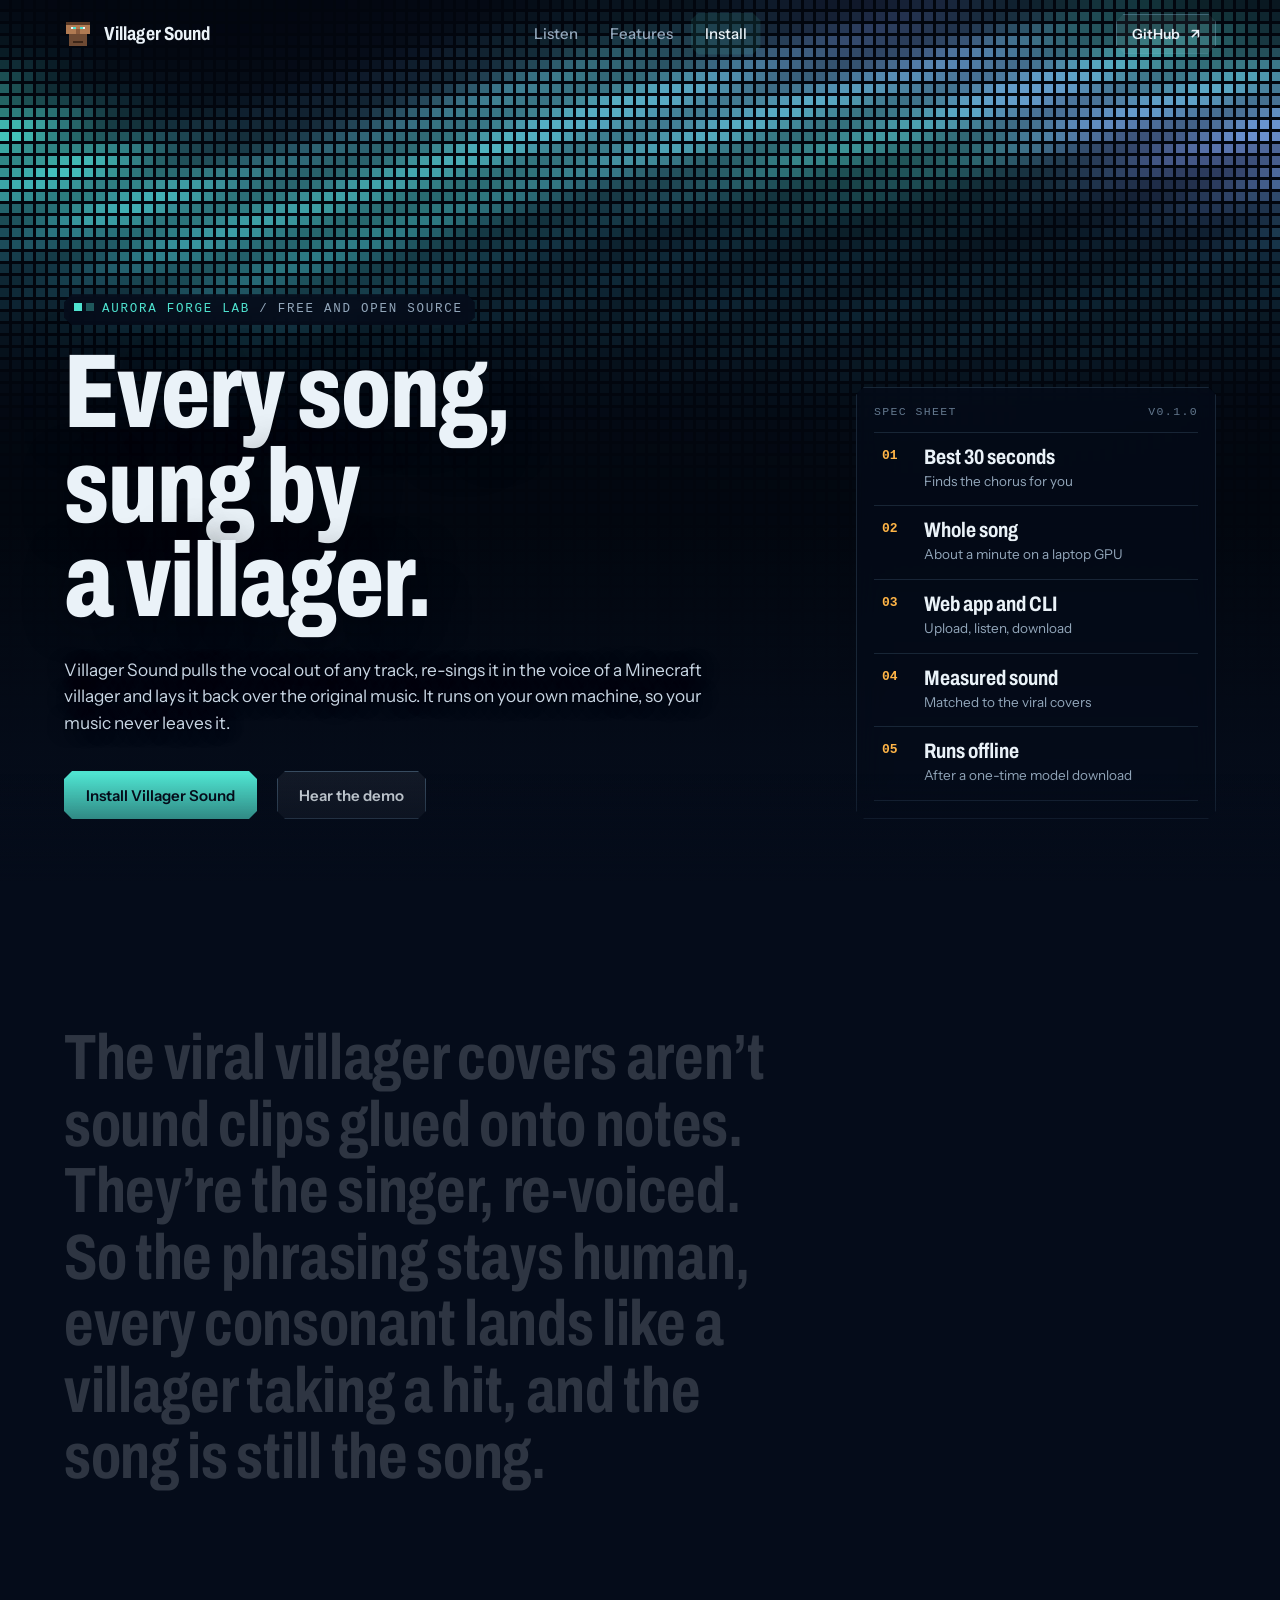
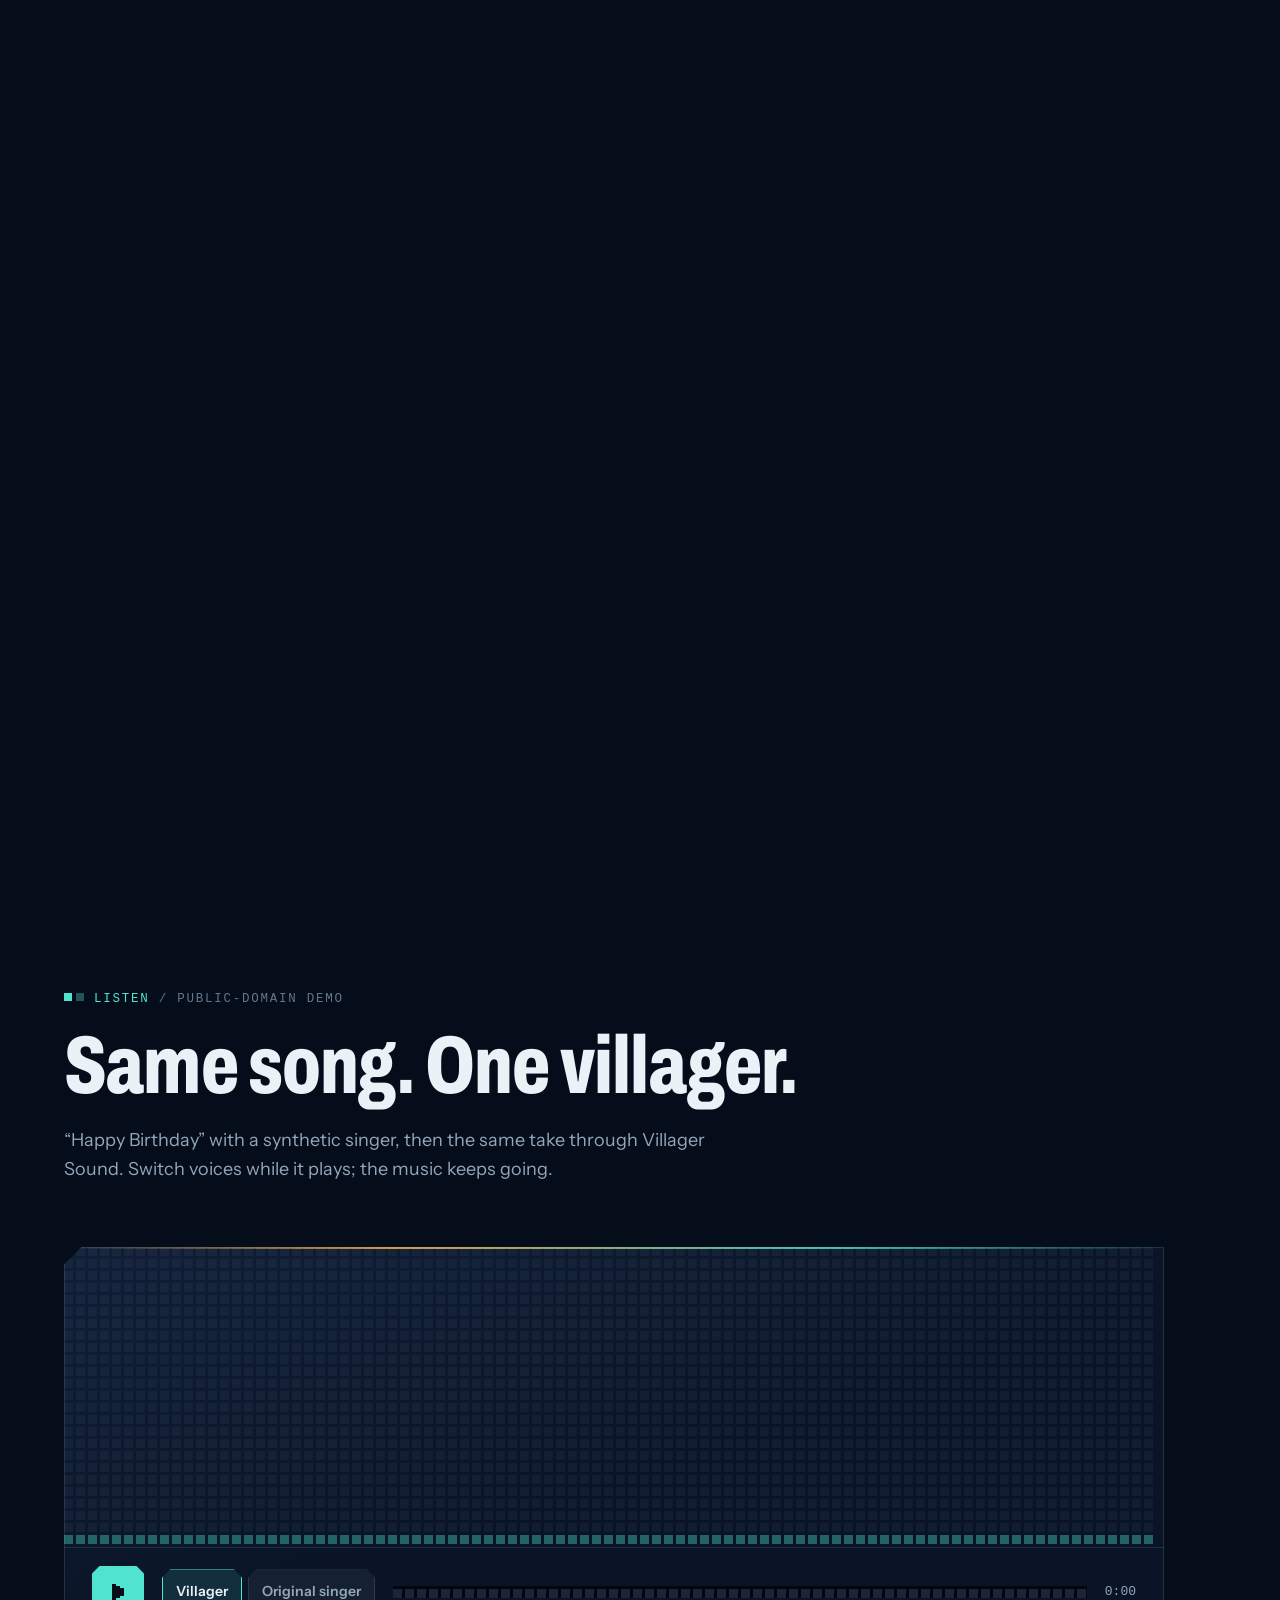
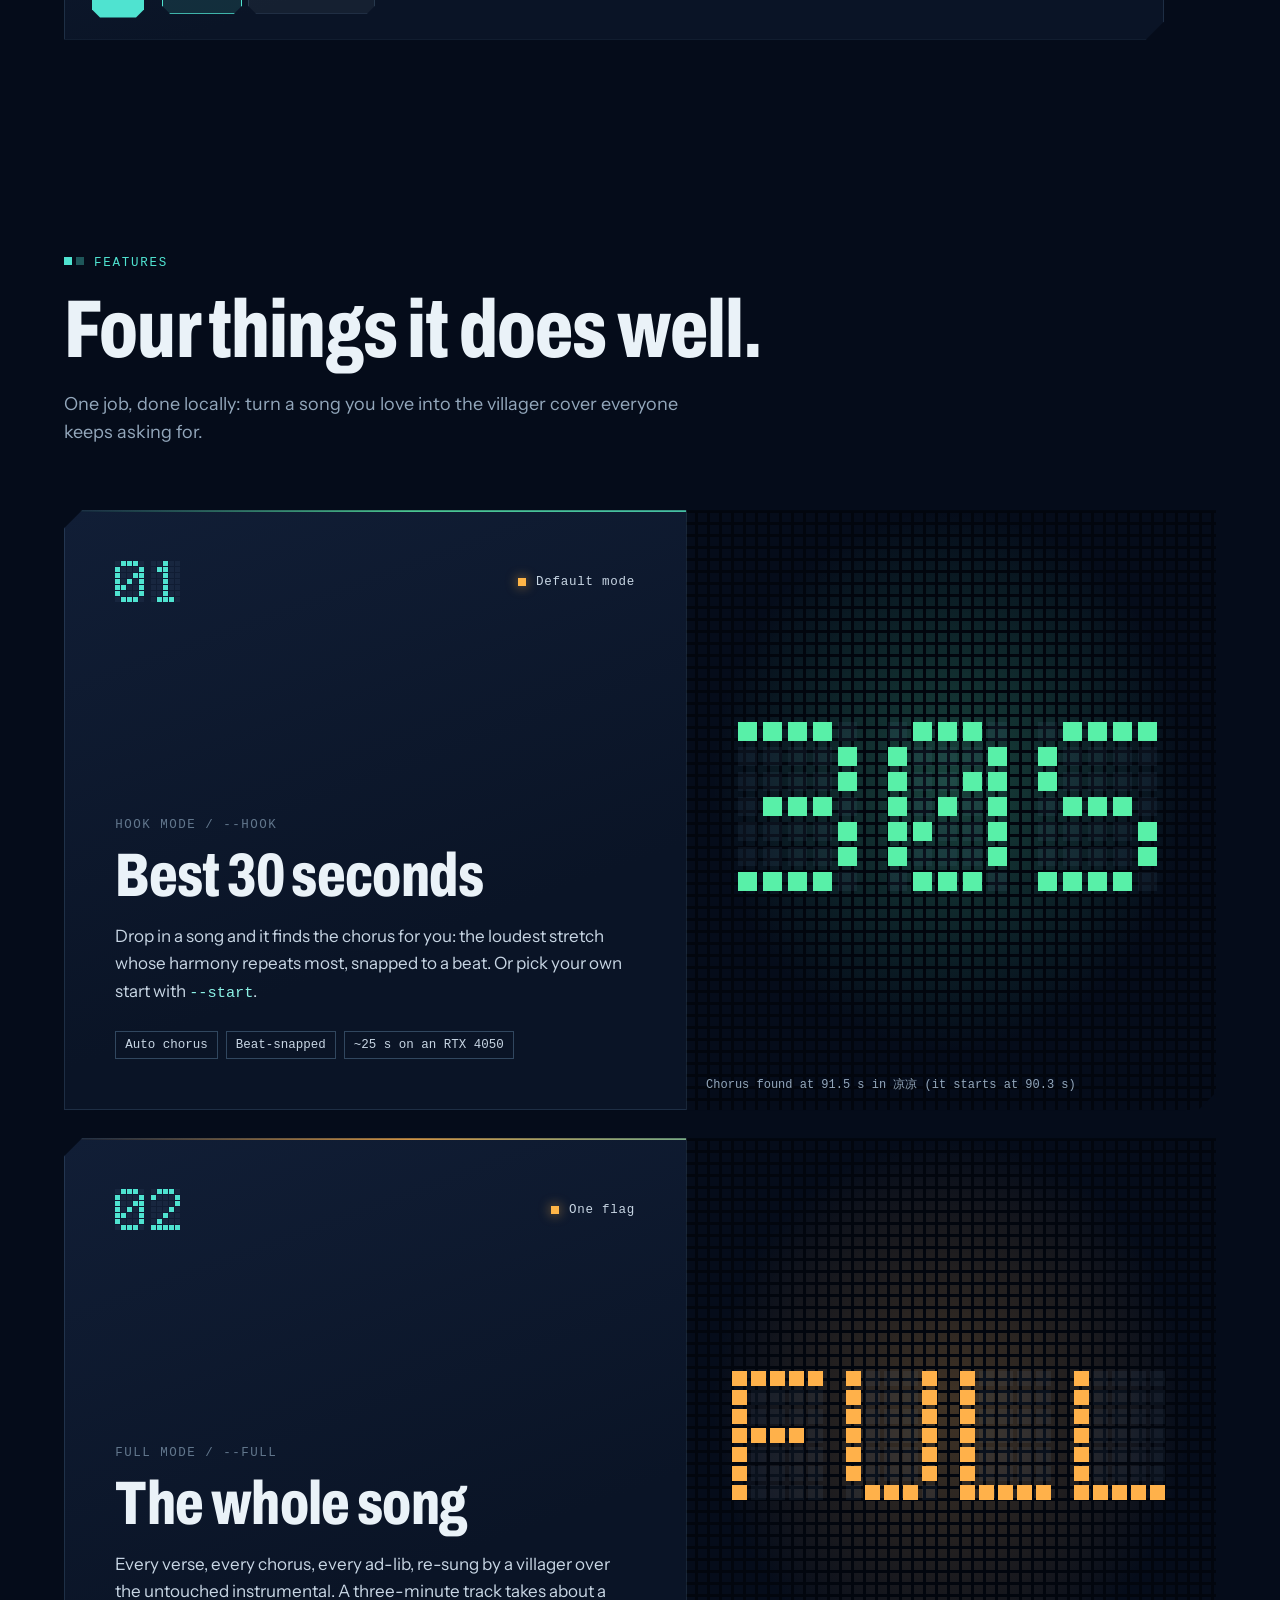
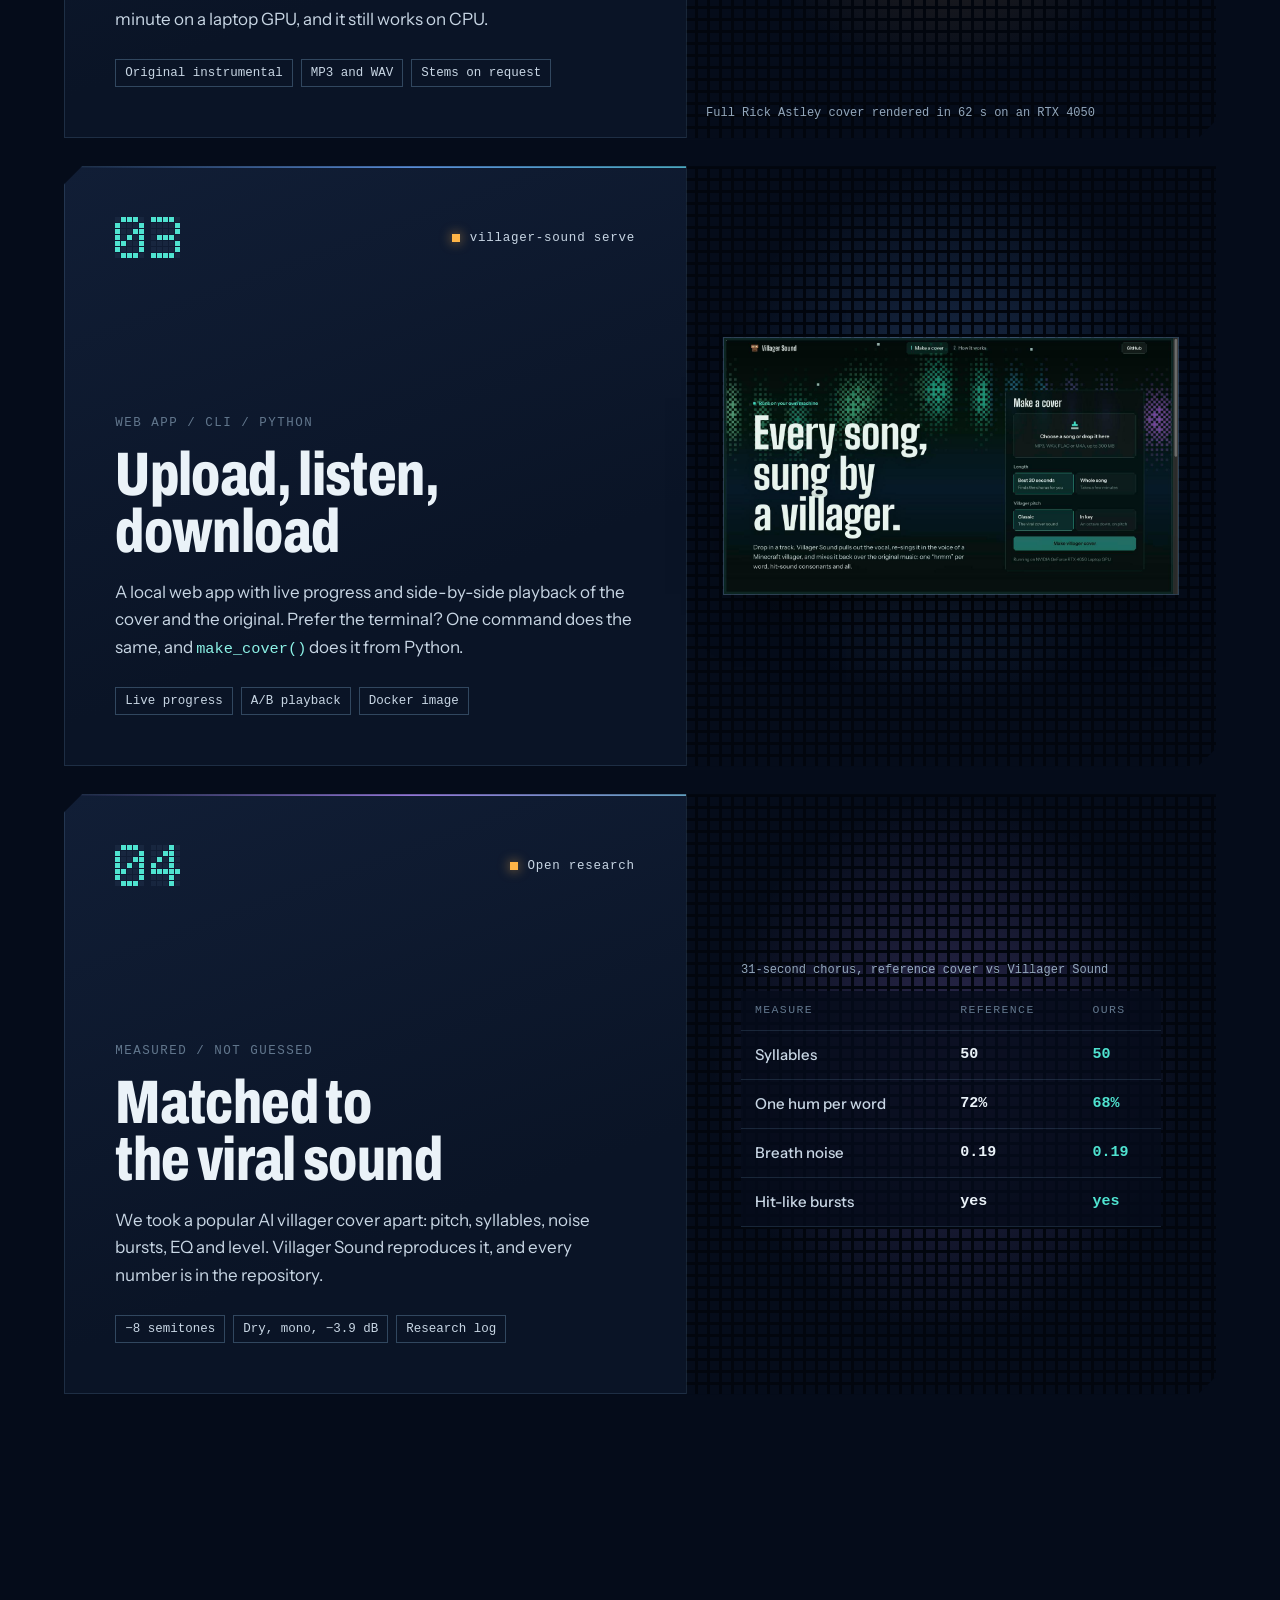
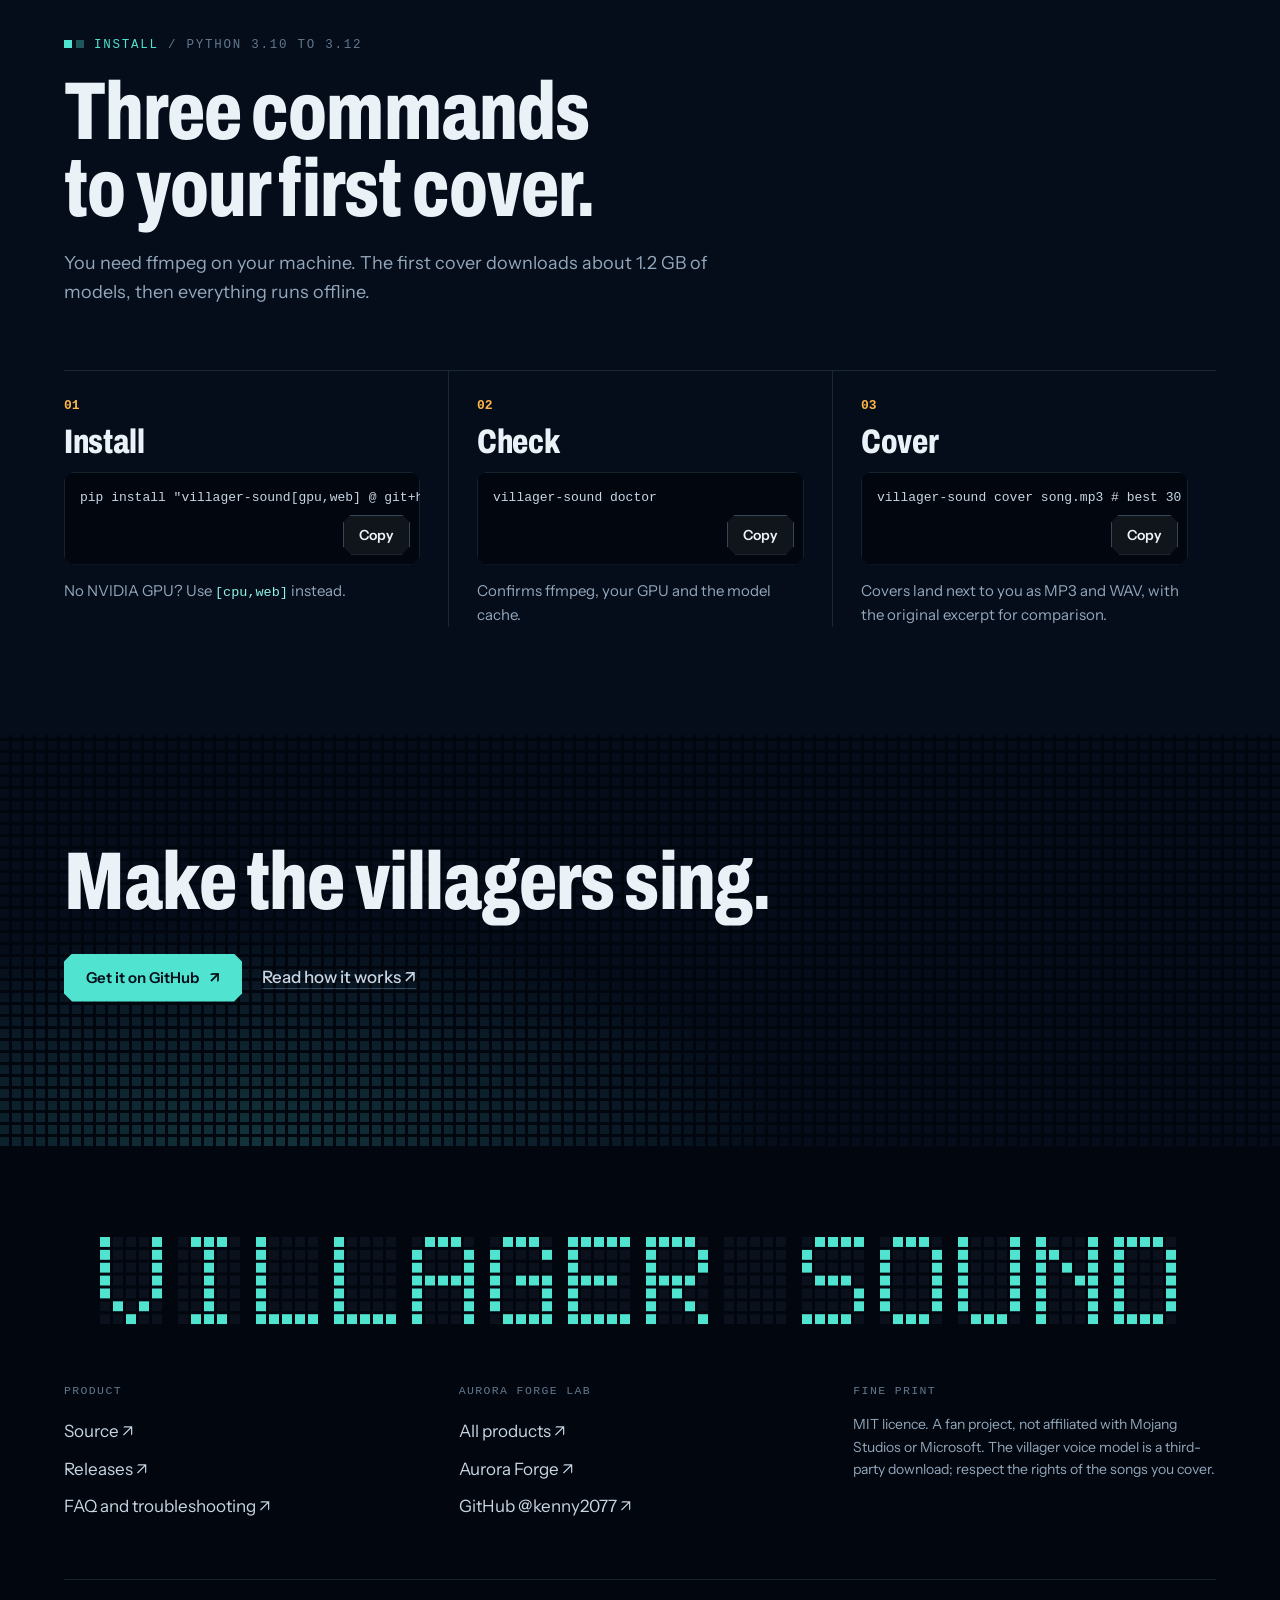
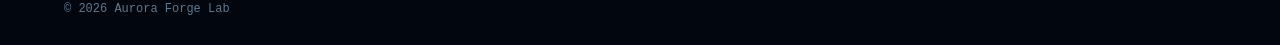
==== site/index.html @ 963647c0 "feat(site): add aurora forge lab product page with a/b demo" ====
<!doctype html>
<html lang="en" class="no-js">
<head>
<meta charset="utf-8">
<meta name="viewport" content="width=device-width, initial-scale=1">
<title>Villager Sound — every song, sung by a villager</title>
<meta name="description" content="Villager Sound turns any song into a Minecraft villager cover on your own machine. Best 30 seconds or the whole song, free and open source. An Aurora Forge Lab product.">
<meta name="theme-color" content="#050c1a">
<meta name="color-scheme" content="dark">
<meta property="og:title" content="Villager Sound — every song, sung by a villager">
<meta property="og:description" content="Turn any song into a Minecraft villager cover, locally. Free and open source.">
<meta property="og:image" content="assets/screenshot.jpg">
<link rel="icon" href="assets/favicon.svg" type="image/svg+xml">
<link rel="preconnect" href="https://fonts.googleapis.com">
<link rel="preconnect" href="https://fonts.gstatic.com" crossorigin>
<link href="https://fonts.googleapis.com/css2?family=Archivo:wdth,wght@62..125,500..900&family=Instrument+Sans:wdth,wght@75..100,400..700&display=swap" rel="stylesheet">
<link rel="stylesheet" href="styles.css">
<script>document.documentElement.classList.replace("no-js", "js")</script>
</head>
<body>
<a class="skip-link" href="#main">Skip to content</a>

<header class="site-header" id="top">
  <a class="brand" href="#top" aria-label="Villager Sound, back to top">
    <svg class="brand-mark" viewBox="0 0 12 12" shape-rendering="crispEdges" aria-hidden="true">
      <rect x="1" y="1" width="10" height="5" fill="#b07a52"/><rect x="1" y="1" width="10" height="1" fill="#5b3a26"/>
      <rect x="3" y="3" width="2" height="1" fill="#eaf2f8"/><rect x="4" y="3" width="1" height="1" fill="#4fe3d0"/>
      <rect x="7" y="3" width="2" height="1" fill="#eaf2f8"/><rect x="7" y="3" width="1" height="1" fill="#4fe3d0"/>
      <rect x="5" y="4" width="2" height="5" fill="#8a5a3c"/><rect x="2" y="6" width="8" height="5" fill="#6e4a33"/>
      <rect x="4" y="9" width="4" height="1" fill="#3d2618"/>
    </svg>
    <span class="brand-text">Villager Sound</span>
  </a>
  <nav class="nav-links" aria-label="Sections">
    <a href="#listen">Listen</a>
    <a href="#features">Features</a>
    <a href="#install">Install</a>
  </nav>
  <a class="button button-ghost button-small nav-cta" href="https://github.com/kenny2077/villager-sound">GitHub <span aria-hidden="true">↗</span></a>
</header>

<main id="main">
  <section class="hero" aria-labelledby="hero-title">
    <canvas class="sky" id="sky" aria-hidden="true"></canvas>
    <div class="hero-inner">
      <div class="hero-copy">
        <p class="kicker">Aurora Forge Lab <span>/ Free and open source</span></p>
        <h1 id="hero-title">Every song, sung by a villager.</h1>
        <p class="lede">Villager Sound pulls the vocal out of any track, re-sings it in the voice of a Minecraft
          villager and lays it back over the original music. It runs on your own machine, so your music
          never leaves it.</p>
        <div class="actions">
          <a class="button button-primary" href="#install">Install Villager Sound</a>
          <a class="button button-ghost" href="#listen">Hear the demo</a>
        </div>
      </div>

      <nav class="lab-index" aria-label="What it does">
        <div class="lab-index-head"><span>Spec sheet</span><span>v0.1.0</span></div>
        <ol>
          <li><a href="#feature-hook"><span class="ix">01</span><span class="ix-name">Best 30 seconds</span><span class="ix-status">Finds the chorus for you</span></a></li>
          <li><a href="#feature-full"><span class="ix">02</span><span class="ix-name">Whole song</span><span class="ix-status">About a minute on a laptop GPU</span></a></li>
          <li><a href="#feature-app"><span class="ix">03</span><span class="ix-name">Web app and CLI</span><span class="ix-status">Upload, listen, download</span></a></li>
          <li><a href="#feature-measured"><span class="ix">04</span><span class="ix-name">Measured sound</span><span class="ix-status">Matched to the viral covers</span></a></li>
          <li><a href="#install"><span class="ix">05</span><span class="ix-name">Runs offline</span><span class="ix-status">After a one-time model download</span></a></li>
        </ol>
      </nav>
    </div>
  </section>

  <section class="statement" aria-label="What makes it sound right">
    <div class="pin">
      <p>The viral villager covers aren’t sound clips glued onto notes. They’re the singer,
        <em>re-voiced</em>. So the phrasing stays human, every consonant <em>lands like a villager taking a hit</em>,
        and the song is still the song.</p>
    </div>
  </section>

  <section class="listen" id="listen" aria-labelledby="listen-title">
    <header class="section-head">
      <p class="kicker">Listen <span>/ Public-domain demo</span></p>
      <h2 id="listen-title">Same song. One villager.</h2>
      <p class="sub">“Happy Birthday” with a synthetic singer, then the same take through Villager Sound.
        Switch voices while it plays; the music keeps going.</p>
    </header>

    <div class="player" id="player">
      <canvas class="viz" id="viz" aria-hidden="true"></canvas>
      <div class="player-bar">
        <button class="play" id="play" type="button" aria-label="Play">
          <svg viewBox="0 0 10 10" shape-rendering="crispEdges" aria-hidden="true"><path class="i-play" d="M2 1h2v1h2v1h2v4H6v1H4v1H2z"/><path class="i-pause" d="M2 1h2v8H2zM6 1h2v8H6z"/></svg>
        </button>
        <div class="ab" role="radiogroup" aria-label="Voice">
          <label><input type="radio" name="voice" value="villager" checked><span>Villager</span></label>
          <label><input type="radio" name="voice" value="original"><span>Original singer</span></label>
        </div>
        <div class="seek" id="seek" role="slider" tabindex="0" aria-label="Position" aria-valuemin="0" aria-valuemax="100" aria-valuenow="0"><i id="seek-fill"></i></div>
        <span class="time" id="time">0:00</span>
      </div>
      <audio id="a-villager" src="assets/demo-villager.mp3" preload="auto"></audio>
      <audio id="a-original" src="assets/demo-original.mp3" preload="auto"></audio>
    </div>
  </section>

  <section class="features" id="features" aria-labelledby="features-title">
    <header class="section-head">
      <p class="kicker">Features</p>
      <h2 id="features-title">Four things it does well.</h2>
      <p class="sub">One job, done locally: turn a song you love into the villager cover everyone keeps asking for.</p>
    </header>

    <article class="card card-1" id="feature-hook">
      <div class="card-copy">
        <div class="card-top"><span class="glyph glyph-index" data-glyph="01"><span class="glyph-text">01</span></span>
          <span class="status"><span></span>Default mode</span></div>
        <p class="card-kicker">Hook mode <span>/</span> --hook</p>
        <h3>Best 30 seconds</h3>
        <p class="card-lede">Drop in a song and it finds the chorus for you: the loudest stretch whose harmony repeats most,
          snapped to a beat. Or pick your own start with <code>--start</code>.</p>
        <ul class="tags"><li>Auto chorus</li><li>Beat-snapped</li><li>~25 s on an RTX 4050</li></ul>
      </div>
      <figure class="card-media"><span class="glyph glyph-art" data-glyph="30S"><span class="glyph-text">30S</span></span>
        <figcaption>Chorus found at 91.5 s in 凉凉 (it starts at 90.3 s)</figcaption></figure>
    </article>

    <article class="card card-2" id="feature-full">
      <div class="card-copy">
        <div class="card-top"><span class="glyph glyph-index" data-glyph="02"><span class="glyph-text">02</span></span>
          <span class="status"><span></span>One flag</span></div>
        <p class="card-kicker">Full mode <span>/</span> --full</p>
        <h3>The whole song</h3>
        <p class="card-lede">Every verse, every chorus, every ad-lib, re-sung by a villager over the untouched instrumental.
          A three-minute track takes about a minute on a laptop GPU, and it still works on CPU.</p>
        <ul class="tags"><li>Original instrumental</li><li>MP3 and WAV</li><li>Stems on request</li></ul>
      </div>
      <figure class="card-media"><span class="glyph glyph-art" data-glyph="FULL"><span class="glyph-text">FULL</span></span>
        <figcaption>Full Rick Astley cover rendered in 62 s on an RTX 4050</figcaption></figure>
    </article>

    <article class="card card-3" id="feature-app">
      <div class="card-copy">
        <div class="card-top"><span class="glyph glyph-index" data-glyph="03"><span class="glyph-text">03</span></span>
          <span class="status"><span></span>villager-sound serve</span></div>
        <p class="card-kicker">Web app <span>/</span> CLI <span>/</span> Python</p>
        <h3>Upload, listen, download</h3>
        <p class="card-lede">A local web app with live progress and side-by-side playback of the cover and the original.
          Prefer the terminal? One command does the same, and <code>make_cover()</code> does it from Python.</p>
        <ul class="tags"><li>Live progress</li><li>A/B playback</li><li>Docker image</li></ul>
      </div>
      <figure class="card-media card-shot"><img src="assets/screenshot.jpg" width="1440" height="812" loading="lazy"
        alt="The Villager Sound web app: a song upload box with Best 30 seconds and Whole song options"></figure>
    </article>

    <article class="card card-4" id="feature-measured">
      <div class="card-copy">
        <div class="card-top"><span class="glyph glyph-index" data-glyph="04"><span class="glyph-text">04</span></span>
          <span class="status"><span></span>Open research</span></div>
        <p class="card-kicker">Measured <span>/</span> not guessed</p>
        <h3>Matched to the viral sound</h3>
        <p class="card-lede">We took a popular AI villager cover apart: pitch, syllables, noise bursts, EQ and level.
          Villager Sound reproduces it, and every number is in the repository.</p>
        <ul class="tags"><li>−8 semitones</li><li>Dry, mono, −3.9 dB</li><li>Research log</li></ul>
      </div>
      <figure class="card-media">
        <table class="metrics">
          <caption>31-second chorus, reference cover vs Villager Sound</caption>
          <thead><tr><th scope="col">Measure</th><th scope="col">Reference</th><th scope="col">Ours</th></tr></thead>
          <tbody>
            <tr><th scope="row">Syllables</th><td>50</td><td>50</td></tr>
            <tr><th scope="row">One hum per word</th><td>72%</td><td>68%</td></tr>
            <tr><th scope="row">Breath noise</th><td>0.19</td><td>0.19</td></tr>
            <tr><th scope="row">Hit-like bursts</th><td>yes</td><td>yes</td></tr>
          </tbody>
        </table>
      </figure>
    </article>
  </section>

  <section class="install" id="install" aria-labelledby="install-title">
    <header class="section-head">
      <p class="kicker">Install <span>/ Python 3.10 to 3.12</span></p>
      <h2 id="install-title">Three commands to your first cover.</h2>
      <p class="sub">You need ffmpeg on your machine. The first cover downloads about 1.2 GB of models, then everything runs offline.</p>
    </header>
    <ol class="steps">
      <li>
        <h3>Install</h3>
        <div class="code"><pre><code>pip install "villager-sound[gpu,web] @ git+https://github.com/kenny2077/villager-sound"</code></pre>
          <button class="copy button button-ghost button-small" type="button">Copy</button></div>
        <p>No NVIDIA GPU? Use <code>[cpu,web]</code> instead.</p>
      </li>
      <li>
        <h3>Check</h3>
        <div class="code"><pre><code>villager-sound doctor</code></pre>
          <button class="copy button button-ghost button-small" type="button">Copy</button></div>
        <p>Confirms ffmpeg, your GPU and the model cache.</p>
      </li>
      <li>
        <h3>Cover</h3>
        <div class="code"><pre><code>villager-sound cover song.mp3        # best 30 s
villager-sound cover song.mp3 --full # whole song
villager-sound serve                 # web app</code></pre>
          <button class="copy button button-ghost button-small" type="button">Copy</button></div>
        <p>Covers land next to you as MP3 and WAV, with the original excerpt for comparison.</p>
      </li>
    </ol>
  </section>

  <section class="cta" aria-labelledby="cta-title">
    <h2 id="cta-title">Make the villagers sing.</h2>
    <div class="actions">
      <a class="button button-primary" href="https://github.com/kenny2077/villager-sound">Get it on GitHub <span aria-hidden="true">↗</span></a>
      <a class="text-link" href="https://github.com/kenny2077/villager-sound/blob/main/docs/how-it-works.md">Read how it works <span aria-hidden="true">↗</span></a>
    </div>
  </section>
</main>

<footer class="site-footer">
  <span class="glyph glyph-wordmark" data-glyph="VILLAGER SOUND"><span class="glyph-text">VILLAGER SOUND</span></span>
  <div class="footer-cols">
    <div>
      <h2>Product</h2>
      <a href="https://github.com/kenny2077/villager-sound">Source <span aria-hidden="true">↗</span></a>
      <a href="https://github.com/kenny2077/villager-sound/releases">Releases <span aria-hidden="true">↗</span></a>
      <a href="https://github.com/kenny2077/villager-sound/blob/main/docs/faq.md">FAQ and troubleshooting <span aria-hidden="true">↗</span></a>
    </div>
    <div>
      <h2>Aurora Forge Lab</h2>
      <a href="https://auroraforgelab.com/">All products <span aria-hidden="true">↗</span></a>
      <a href="https://kenny2077.github.io/Aurora-Forge/">Aurora Forge <span aria-hidden="true">↗</span></a>
      <a href="https://github.com/kenny2077">GitHub @kenny2077 <span aria-hidden="true">↗</span></a>
    </div>
    <div>
      <h2>Fine print</h2>
      <p>MIT licence. A fan project, not affiliated with Mojang Studios or Microsoft. The villager voice model is a
        third-party download; respect the rights of the songs you cover.</p>
    </div>
  </div>
  <p class="footer-base">© 2026 Aurora Forge Lab</p>
</footer>

<script src="main.js" defer></script>
</body>
</html>
---- site/styles.css ----
/* Villager Sound product page, in the Aurora Forge Lab system: night sky, aurora light,
   amber signal, and one motif: the lamp field. */

:root {
  --deep: #02060e;
  --night: #050c1a;
  --night-2: #0a1426;
  --night-3: #111e36;
  --ink: #eaf2f8;
  --ink-2: #c8d6e4;
  --muted: #93a7bb;
  --faint: #62778d;
  --line: rgba(150, 205, 245, .14);
  --line-2: rgba(150, 205, 245, .28);
  --aurora: #4fe3d0;
  --aurora-hi: #8cf2e6;
  --cyan: #4cc9f0;
  --blue: #5b8cff;
  --violet: #9b7dff;
  --amber: #ffb547;
  --amber-hot: #ff8a3d;
  --emerald: #58f0a8;
  --display: "Archivo", "Arial Narrow", Impact, sans-serif;
  --sans: "Instrument Sans", -apple-system, BlinkMacSystemFont, "Segoe UI", Helvetica, Arial, sans-serif;
  --mono: ui-monospace, "SF Mono", SFMono-Regular, Menlo, Consolas, monospace;
  --nav-h: 68px;
  --gutter: max(clamp(16px, 5vw, 72px), calc((100% - 1240px) / 2));
  --ease: cubic-bezier(.16, 1, .3, 1);
  --chamfer: polygon(8px 0, calc(100% - 8px) 0, 100% 8px, 100% calc(100% - 8px), calc(100% - 8px) 100%, 8px 100%, 0 calc(100% - 8px), 0 8px);
  --chamfer-lg: polygon(18px 0, 100% 0, 100% calc(100% - 18px), calc(100% - 18px) 100%, 0 100%, 0 18px);
  --cell: 12px;
  --seam: 3px;
  --seam-color: var(--deep);
  --lamps:
    repeating-linear-gradient(90deg, transparent 0 calc(var(--cell) - var(--seam)), var(--seam-color) 0 var(--cell)),
    repeating-linear-gradient(0deg, transparent 0 calc(var(--cell) - var(--seam)), var(--seam-color) 0 var(--cell));
}

*, *::before, *::after { box-sizing: border-box; }
html { background: var(--deep); color-scheme: dark; scroll-padding-top: calc(var(--nav-h) + 16px); }
@media (prefers-reduced-motion: no-preference) { html { scroll-behavior: smooth; } }
body {
  margin: 0; background: var(--deep); color: var(--ink);
  font: 400 17px/1.6 var(--sans); -webkit-font-smoothing: antialiased;
  text-rendering: optimizeLegibility; overflow-x: clip; overflow-wrap: break-word;
}
img { display: block; max-width: 100%; height: auto; }
a { color: inherit; }
h1, h2, h3 {
  margin: 0; font-family: var(--display); font-stretch: 72%; font-weight: 800;
  line-height: .94; letter-spacing: -.01em; text-wrap: balance;
}
p { margin: 0; }
code { font: 500 .9em/1 var(--mono); color: var(--aurora-hi); white-space: nowrap; }
::selection { background: var(--aurora); color: var(--night); }
:focus-visible { outline: 2px solid var(--amber); outline-offset: 3px; }
.skip-link {
  position: fixed; top: 12px; left: 12px; z-index: 100; padding: 10px 14px;
  background: var(--amber); color: var(--deep); font-weight: 600; text-decoration: none;
  transform: translateY(-160%);
}
.skip-link:focus { transform: none; }

/* ---------- shared parts ---------- */
.kicker {
  margin-bottom: 20px; color: var(--aurora);
  font: 500 12.5px/1.2 var(--mono); letter-spacing: .14em; text-transform: uppercase;
}
.kicker::before {
  content: ""; display: inline-block; width: 8px; height: 8px; margin-right: 22px; vertical-align: .05em;
  background: currentColor; box-shadow: 12px 0 0 rgba(79, 227, 208, .35);
}
.kicker span { color: var(--faint); }
.hero .kicker { display: inline-block; padding: 8px 12px 8px 10px; background: rgba(5, 12, 26, .82);
  backdrop-filter: blur(6px); -webkit-backdrop-filter: blur(6px); clip-path: var(--chamfer); }
.hero .kicker::before { margin-right: 20px; }
.hero .kicker span { color: var(--muted); }
.sub { margin-top: 22px; max-width: 54ch; color: var(--muted); font-size: 18px; }
.actions { display: flex; flex-wrap: wrap; align-items: center; gap: 12px 20px; }

.button {
  --bg: var(--aurora); --fg: var(--night);
  display: inline-flex; align-items: center; justify-content: center; gap: 10px;
  min-height: 48px; padding: 14px 22px; border: 0; background: var(--bg); color: var(--fg);
  font: 600 15px/1 var(--sans); text-decoration: none; cursor: pointer; clip-path: var(--chamfer);
  transition: transform .15s var(--ease), background-color .2s, box-shadow .2s;
}
.button:active { transform: translateY(1px) scale(.99); }
.button:focus-visible { clip-path: none; }
.button-primary:hover { --bg: var(--aurora-hi); }
.button-ghost { --bg: rgba(234, 242, 248, .06); --fg: var(--ink); box-shadow: inset 0 0 0 1px var(--line-2); }
.button-ghost:hover { --bg: rgba(234, 242, 248, .11); box-shadow: inset 0 0 0 1px rgba(150, 205, 245, .45); }
.button-small { min-height: 40px; padding: 11px 16px; font-size: 14px; }
.text-link {
  color: var(--ink-2); font-weight: 500; text-decoration: underline; text-decoration-color: var(--line-2);
  text-underline-offset: 5px; transition: color .2s, text-decoration-color .2s;
}
.text-link:hover { color: var(--ink); text-decoration-color: var(--amber); }

/* dot-matrix glyphs: text is the no-JS fallback, main.js draws lamps over it */
.glyph { position: relative; display: block; min-width: 0; overflow: hidden; }
.glyph canvas { position: absolute; inset: 0; width: 100%; height: 100%; }
.glyph-text { font: 800 1em/1 var(--display); font-stretch: 62%; color: var(--aurora); }
.glyph.is-drawn .glyph-text { visibility: hidden; }

/* ---------- header ---------- */
.site-header {
  position: fixed; inset: 0 0 auto; z-index: 50; display: grid; grid-template-columns: 1fr auto 1fr;
  align-items: center; gap: 16px; height: var(--nav-h); padding: 0 var(--gutter);
  border-bottom: 1px solid transparent;
  transition: background-color .4s var(--ease), border-color .4s var(--ease), backdrop-filter .4s;
}
.site-header.is-scrolled {
  background: rgba(5, 12, 26, .8); border-bottom-color: var(--line);
  backdrop-filter: blur(14px) saturate(1.2); -webkit-backdrop-filter: blur(14px) saturate(1.2);
}
.brand { display: inline-flex; align-items: center; gap: 12px; text-decoration: none; }
.brand-mark { width: 28px; height: 28px; }
.brand-text { font: 700 19px/1 var(--display); font-stretch: 78%; letter-spacing: .005em; }
.nav-links { display: flex; gap: 4px; }
.nav-links a {
  padding: 9px 14px; color: var(--muted); font-size: 15px; font-weight: 500; text-decoration: none;
  clip-path: var(--chamfer); transition: color .2s, background-color .2s;
}
.nav-links a:hover, .nav-links a.is-current { color: var(--ink); background: rgba(79, 227, 208, .1); }
.nav-cta { justify-self: end; }

/* ---------- hero ---------- */
.hero {
  position: relative; isolation: isolate; display: flex; flex-direction: column; justify-content: flex-end;
  min-height: 100svh; padding: calc(var(--nav-h) + 48px) var(--gutter) clamp(56px, 9vh, 104px); overflow: hidden;
  background: var(--lamps),
    radial-gradient(70% 45% at 72% 26%, rgba(76, 201, 240, .34), transparent 70%),
    radial-gradient(55% 40% at 30% 18%, rgba(79, 227, 208, .28), transparent 70%),
    radial-gradient(40% 30% at 88% 10%, rgba(155, 125, 255, .22), transparent 70%),
    linear-gradient(180deg, #030814, #0a1730 60%, var(--night));
}
.sky { position: absolute; inset: 0; z-index: -2; width: 100%; height: 100%; }
.hero::after {
  content: ""; position: absolute; inset: auto 0 0; z-index: -1; height: 42%; pointer-events: none;
  background: linear-gradient(180deg, transparent, rgba(5, 12, 26, .86) 62%, var(--night));
}
.hero-inner { display: grid; grid-template-columns: minmax(0, 1fr) 360px; align-items: end; gap: 48px; }
.hero-copy { max-width: 820px; }
.hero h1 { max-width: 12ch; font-size: clamp(54px, 8.2vw, 132px); line-height: .9; text-shadow: 0 2px 40px rgba(2, 6, 14, .6); }
.lede {
  margin-top: 28px; max-width: 54ch; color: var(--ink-2); font-size: clamp(17px, 1.35vw, 20px); line-height: 1.55;
  text-shadow: 0 1px 18px rgba(2, 6, 14, .9), 0 0 2px rgba(2, 6, 14, .6);
}
.hero .actions { margin-top: 34px; }

.lab-index {
  padding: 18px; background: rgba(5, 12, 26, .72); box-shadow: inset 0 0 0 1px var(--line);
  backdrop-filter: blur(14px); -webkit-backdrop-filter: blur(14px); clip-path: var(--chamfer);
}
.lab-index-head {
  display: flex; justify-content: space-between; color: var(--faint);
  font: 500 11.5px/1.3 var(--mono); letter-spacing: .12em; text-transform: uppercase;
}
.lab-index ol { margin: 12px 0 0; padding: 0; list-style: none; border-top: 1px solid var(--line); }
.lab-index a {
  display: grid; grid-template-columns: 34px 1fr; gap: 2px 8px; padding: 13px 8px;
  border-bottom: 1px solid var(--line); text-decoration: none; transition: background-color .2s;
}
.lab-index a:hover, .lab-index a:focus-visible { background: rgba(79, 227, 208, .07); }
.ix { grid-row: span 2; color: var(--amber); font: 600 13px/1.6 var(--mono); }
.ix-name { font: 700 21px/1.1 var(--display); font-stretch: 78%; }
.ix-status { color: var(--muted); font-size: 13.5px; }

/* ---------- statement ---------- */
.statement {
  position: relative; z-index: 1; height: 190vh; margin-top: -14vh;
  background: linear-gradient(180deg, transparent, var(--night) 12vh);
}
.statement .pin { position: sticky; top: 0; display: flex; align-items: center; height: 100svh; padding: var(--nav-h) var(--gutter) 0; }
.statement p {
  max-width: 24ch; font: 700 clamp(34px, min(5vw, 7.4vh), 84px)/1.04 var(--display); font-stretch: 74%;
  letter-spacing: -.005em; text-wrap: pretty;
}
.statement em { color: var(--amber); font-style: normal; }
.js .statement .w { color: rgba(234, 242, 248, .18); transition: color .35s var(--ease); }
.js .statement .w.lit { color: var(--ink); }
.js .statement .w.lit.hot { color: var(--amber); }

/* ---------- sections ---------- */
.listen, .features, .install, .cta { position: relative; padding: clamp(72px, 12vh, 140px) var(--gutter); background: var(--night); }
.section-head { max-width: 1000px; margin-bottom: clamp(40px, 7vh, 80px); }
.section-head h2, .cta h2 { font-size: clamp(46px, 6.4vw, 100px); }

/* ---------- demo player ---------- */
.player {
  position: relative; max-width: 1100px; background: linear-gradient(160deg, var(--night-3), var(--night-2) 55%);
  box-shadow: inset 0 0 0 1px var(--line); clip-path: var(--chamfer-lg);
}
.player::after {
  content: ""; position: absolute; inset: 0 0 auto; height: 2px; opacity: .8;
  background: linear-gradient(90deg, transparent, var(--amber) 30%, var(--aurora) 70%, transparent);
}
.viz { display: block; width: 100%; height: clamp(160px, 26vw, 300px); }
.player-bar {
  display: grid; grid-template-columns: auto auto 1fr auto; align-items: center; gap: 18px;
  padding: 18px clamp(16px, 3vw, 28px) 22px; border-top: 1px solid var(--line);
}
.play {
  display: grid; place-items: center; width: 52px; height: 52px; border: 0; cursor: pointer;
  background: var(--aurora); color: var(--night); clip-path: var(--chamfer); transition: background-color .2s;
}
.play:hover { background: var(--aurora-hi); }
.play:focus-visible { clip-path: none; }
.play svg { width: 20px; height: 20px; fill: currentColor; }
.play .i-pause, .player.is-playing .play .i-play { display: none; }
.player.is-playing .play .i-pause { display: inline; }
.ab { display: flex; gap: 6px; }
.ab label { position: relative; cursor: pointer; }
.ab input { position: absolute; opacity: 0; pointer-events: none; }
.ab span {
  display: block; padding: 11px 14px; font-size: 14px; font-weight: 600; color: var(--muted);
  background: rgba(234, 242, 248, .05); box-shadow: inset 0 0 0 1px var(--line); clip-path: var(--chamfer);
  transition: color .2s, background-color .2s, box-shadow .2s;
}
.ab input:checked + span { color: var(--ink); background: rgba(79, 227, 208, .12); box-shadow: inset 0 0 0 1px var(--aurora); }
.ab input:focus-visible + span { outline: 2px solid var(--amber); outline-offset: 2px; }
.seek { position: relative; height: 12px; cursor: pointer; background: var(--lamps), rgba(234, 242, 248, .08); --seam-color: var(--night-2); --cell: 8px; --seam: 2px; }
.seek i { position: absolute; inset: 0 auto 0 0; width: 0; background: var(--lamps), var(--amber); --seam-color: var(--night-2); --cell: 8px; --seam: 2px; }
.time { color: var(--muted); font: 500 13px/1 var(--mono); min-width: 4ch; text-align: right; }

/* ---------- feature cards: stacked ---------- */
.card {
  position: sticky; top: calc(var(--nav-h) + 20px + var(--i, 0) * 18px);
  display: grid; grid-template-columns: minmax(0, 1.08fr) minmax(0, .92fr); min-height: min(72svh, 600px);
  margin-bottom: 28px; background: linear-gradient(160deg, var(--night-3), var(--night-2) 55%);
  box-shadow: inset 0 0 0 1px var(--line), 0 -24px 60px -40px rgba(0, 0, 0, .8);
  clip-path: var(--chamfer-lg); transform-origin: 50% 0;
}
.card-1 { --i: 0; --tint: #58f0a8; }
.card-2 { --i: 1; --tint: #ffb14a; }
.card-3 { --i: 2; --tint: #6aa7ff; }
.card-4 { --i: 3; --tint: #b48cff; }
.card::after {
  content: ""; position: absolute; inset: 0 0 auto; height: 2px; opacity: .8;
  background: linear-gradient(90deg, transparent, var(--tint) 30%, var(--aurora) 70%, transparent);
}
.card-copy { position: relative; z-index: 1; display: flex; flex-direction: column; padding: clamp(28px, 4vw, 56px); }
.card-top { display: flex; align-items: center; justify-content: space-between; gap: 16px; margin-bottom: auto; padding-bottom: 32px; }
.glyph-index { width: 66px; height: 42px; font-size: 40px; }
.status { display: inline-flex; align-items: center; gap: 10px; color: var(--ink-2); font: 500 12.5px/1.3 var(--mono); letter-spacing: .06em; text-align: right; }
.status span { flex: none; width: 8px; height: 8px; background: var(--amber); box-shadow: 0 0 12px rgba(255, 181, 71, .7); }
.card-kicker { color: var(--faint); font: 500 12.5px/1.3 var(--mono); letter-spacing: .12em; text-transform: uppercase; }
.card h3 { margin-top: 14px; font-size: clamp(42px, 4.8vw, 76px); }
.card-lede { margin-top: 18px; max-width: 50ch; color: var(--ink-2); }
.tags { display: flex; flex-wrap: wrap; gap: 8px; margin: 26px 0 0; padding: 0; list-style: none; }
.tags li { padding: 6px 10px; color: var(--ink-2); font: 500 12.5px/1.3 var(--mono); box-shadow: inset 0 0 0 1px var(--line-2); }
.card-media {
  position: relative; z-index: 1; margin: 0; display: grid; place-items: center; padding: clamp(24px, 3vw, 40px);
  background: var(--lamps), radial-gradient(60% 60% at 50% 45%, color-mix(in srgb, var(--tint) 24%, transparent), transparent 75%), var(--night);
  --seam-color: var(--night-2); box-shadow: inset 1px 0 0 var(--line);
}
.card-media figcaption { position: absolute; left: 20px; right: 20px; bottom: 16px; color: var(--muted); font: 500 12px/1.4 var(--mono); }
.glyph-art { width: min(100%, 440px); aspect-ratio: 40 / 18; display: grid; place-items: center; font-size: clamp(56px, 7vw, 110px); text-align: center; }
.glyph-art .glyph-text { color: var(--tint); }
.card-shot img { width: 100%; box-shadow: 0 0 0 1px var(--line-2), 0 30px 60px -30px rgba(0, 0, 0, .9); }
.metrics { width: min(100%, 420px); border-collapse: collapse; background: rgba(5, 12, 26, .82); font-size: 15px; }
.metrics caption { padding-bottom: 12px; color: var(--muted); font: 500 12px/1.4 var(--mono); text-align: left; }
.metrics th, .metrics td { padding: 12px 14px; border-bottom: 1px solid var(--line); text-align: left; }
.metrics thead th { color: var(--faint); font: 500 11.5px/1.3 var(--mono); letter-spacing: .12em; text-transform: uppercase; }
.metrics td { font: 600 15px/1 var(--mono); color: var(--ink); }
.metrics td:last-child { color: var(--aurora); }
.metrics tbody th { font-weight: 500; color: var(--ink-2); }

/* ---------- install ---------- */
.steps { display: grid; grid-template-columns: repeat(3, minmax(0, 1fr)); gap: 0; margin: 0; padding: 0; list-style: none; counter-reset: step; border-top: 1px solid var(--line); }
.steps li { counter-increment: step; display: grid; align-content: start; gap: 14px; padding: 28px 28px 0 0; }
.steps li + li { padding-left: 28px; border-left: 1px solid var(--line); }
.steps li::before { content: "0" counter(step); color: var(--amber); font: 600 13px/1 var(--mono); }
.steps h3 { font-size: 34px; font-stretch: 74%; }
.steps p { color: var(--muted); font-size: 15px; }
.steps li > * { min-width: 0; }
.code { position: relative; max-width: 100%; background: var(--deep); box-shadow: inset 0 0 0 1px var(--line); clip-path: var(--chamfer); }
.code pre { margin: 0; padding: 16px 16px 56px; overflow-x: auto; font: 500 13px/1.6 var(--mono); color: var(--ink-2); white-space: pre; }
.code code { color: inherit; font: inherit; }
.code .copy { position: absolute; right: 10px; bottom: 10px; }

/* ---------- cta + footer ---------- */
.cta { display: grid; justify-items: start; gap: 34px; padding-bottom: clamp(96px, 16vh, 180px);
  background: var(--lamps), radial-gradient(60% 80% at 20% 100%, rgba(79, 227, 208, .18), transparent 70%), var(--night); --seam-color: var(--night); }
.site-footer > * { min-width: 0; }
.site-footer { display: grid; grid-template-columns: minmax(0, 1fr); gap: clamp(36px, 6vh, 64px); padding: clamp(56px, 10vh, 96px) var(--gutter) 28px; background: var(--deep); }
.glyph-wordmark { width: 100%; aspect-ratio: 85 / 7; font-size: clamp(36px, 9vw, 140px); }
.footer-cols { display: grid; grid-template-columns: repeat(3, minmax(0, 1fr)); gap: 32px; }
.footer-cols h2 { margin-bottom: 14px; color: var(--faint); font: 500 11.5px/1.3 var(--mono); letter-spacing: .12em; text-transform: uppercase; }
.footer-cols a { display: block; padding: 5px 0; color: var(--ink-2); text-decoration: none; }
.footer-cols a:hover { color: var(--ink); }
.footer-cols p { max-width: 42ch; color: var(--muted); font-size: 14px; }
.footer-base { padding-top: 22px; border-top: 1px solid var(--line); color: var(--faint); font: 500 12px/1.3 var(--mono); }

/* ---------- responsive ---------- */
@media (max-width: 980px) {
  .hero-inner { grid-template-columns: 1fr; }
  /* stacked hero: keep the lamps above the copy so the lede stays readable */
  .sky { -webkit-mask-image: linear-gradient(180deg, #000 0, #000 140px, transparent 360px);
         mask-image: linear-gradient(180deg, #000 0, #000 140px, transparent 360px); }
  .lab-index { max-width: 520px; }
  .card { position: relative; top: auto; grid-template-columns: 1fr; min-height: 0; }
  .card-media { min-height: 260px; box-shadow: inset 0 1px 0 var(--line); }
  .steps { grid-template-columns: 1fr; }
  .steps li, .steps li + li { padding: 26px 0; border-left: 0; border-bottom: 1px solid var(--line); }
}
@media (max-width: 640px) {
  .site-header { grid-template-columns: 1fr auto; }
  .nav-links { display: none; }
  .player-bar { grid-template-columns: auto 1fr auto; }
  .ab { grid-column: 1 / -1; order: -1; }
  .ab label { flex: 1; } .ab span { text-align: center; }
  .footer-cols { grid-template-columns: 1fr; }
  .statement { height: auto; margin-top: 0; }
  .statement .pin { position: static; height: auto; padding: 96px var(--gutter); }
}
@media (prefers-reduced-motion: reduce) {
  *, *::before, *::after { animation: none !important; transition: none !important; }
}
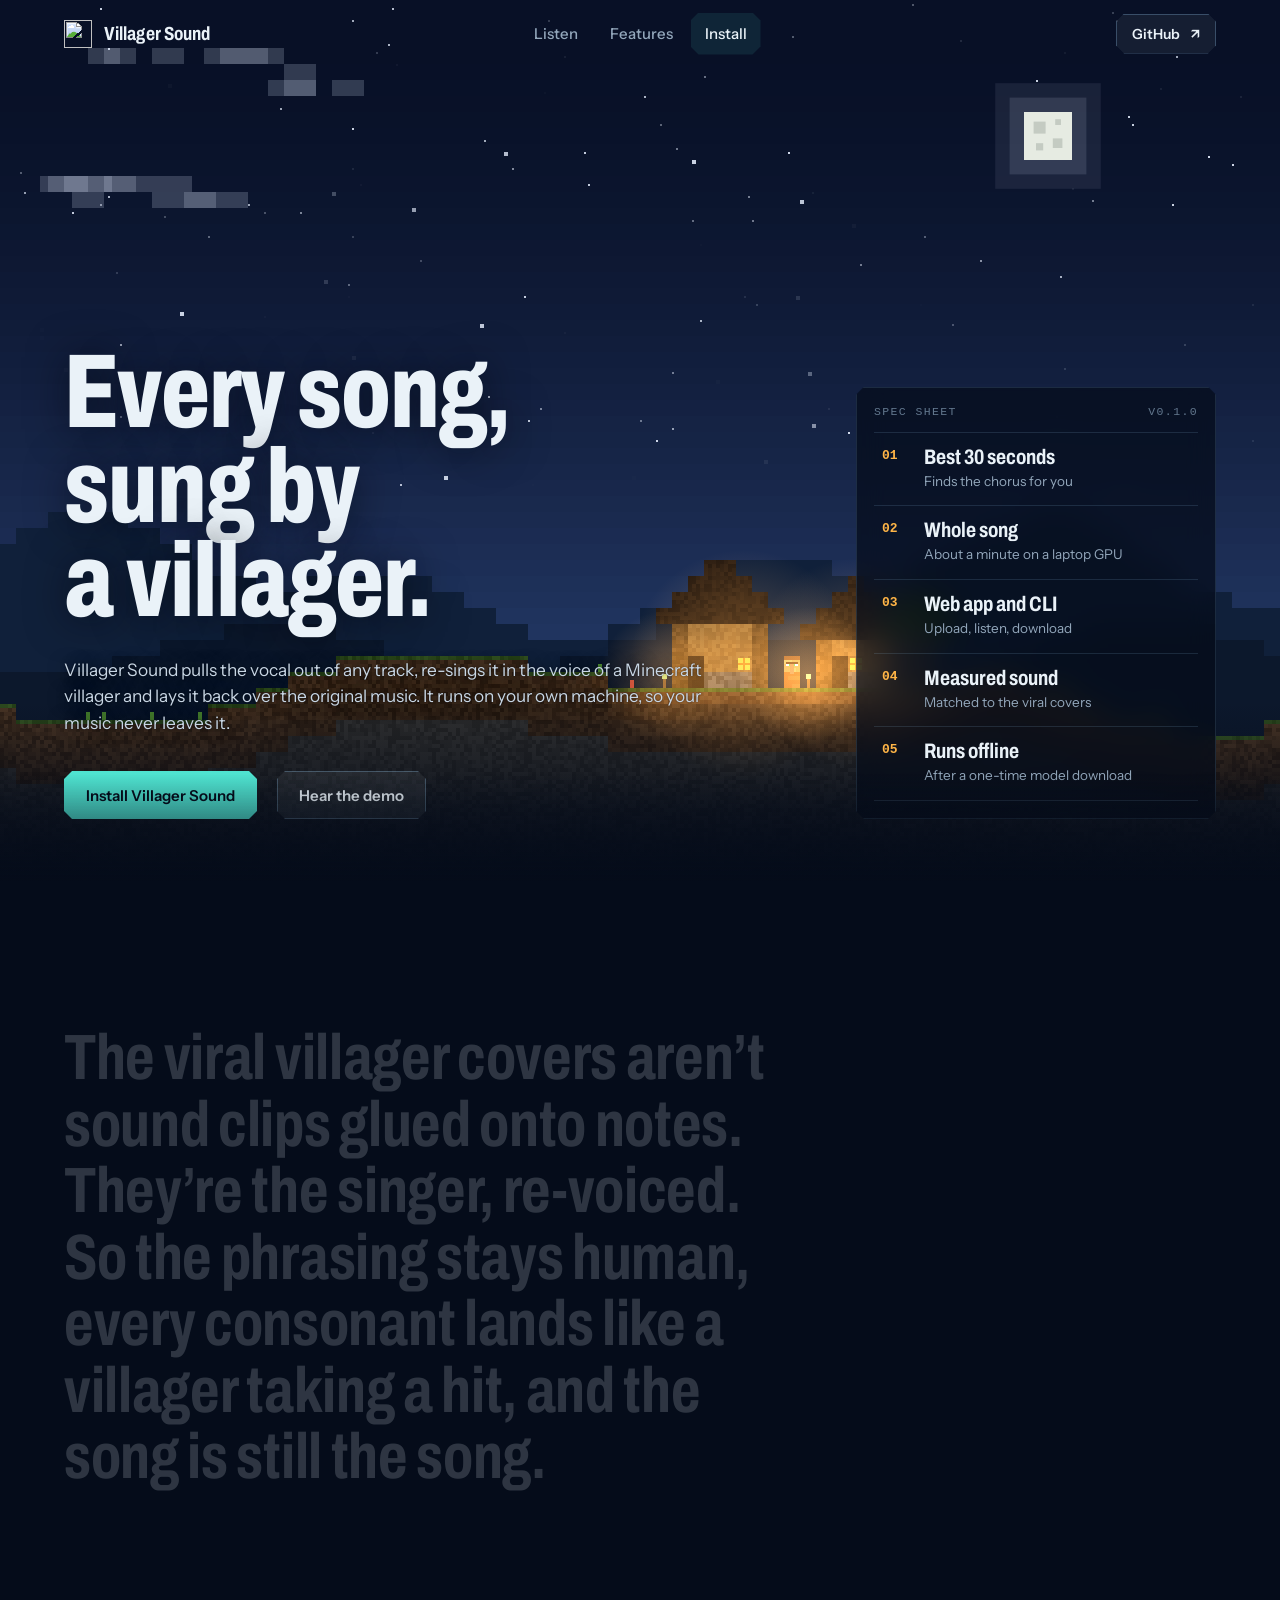
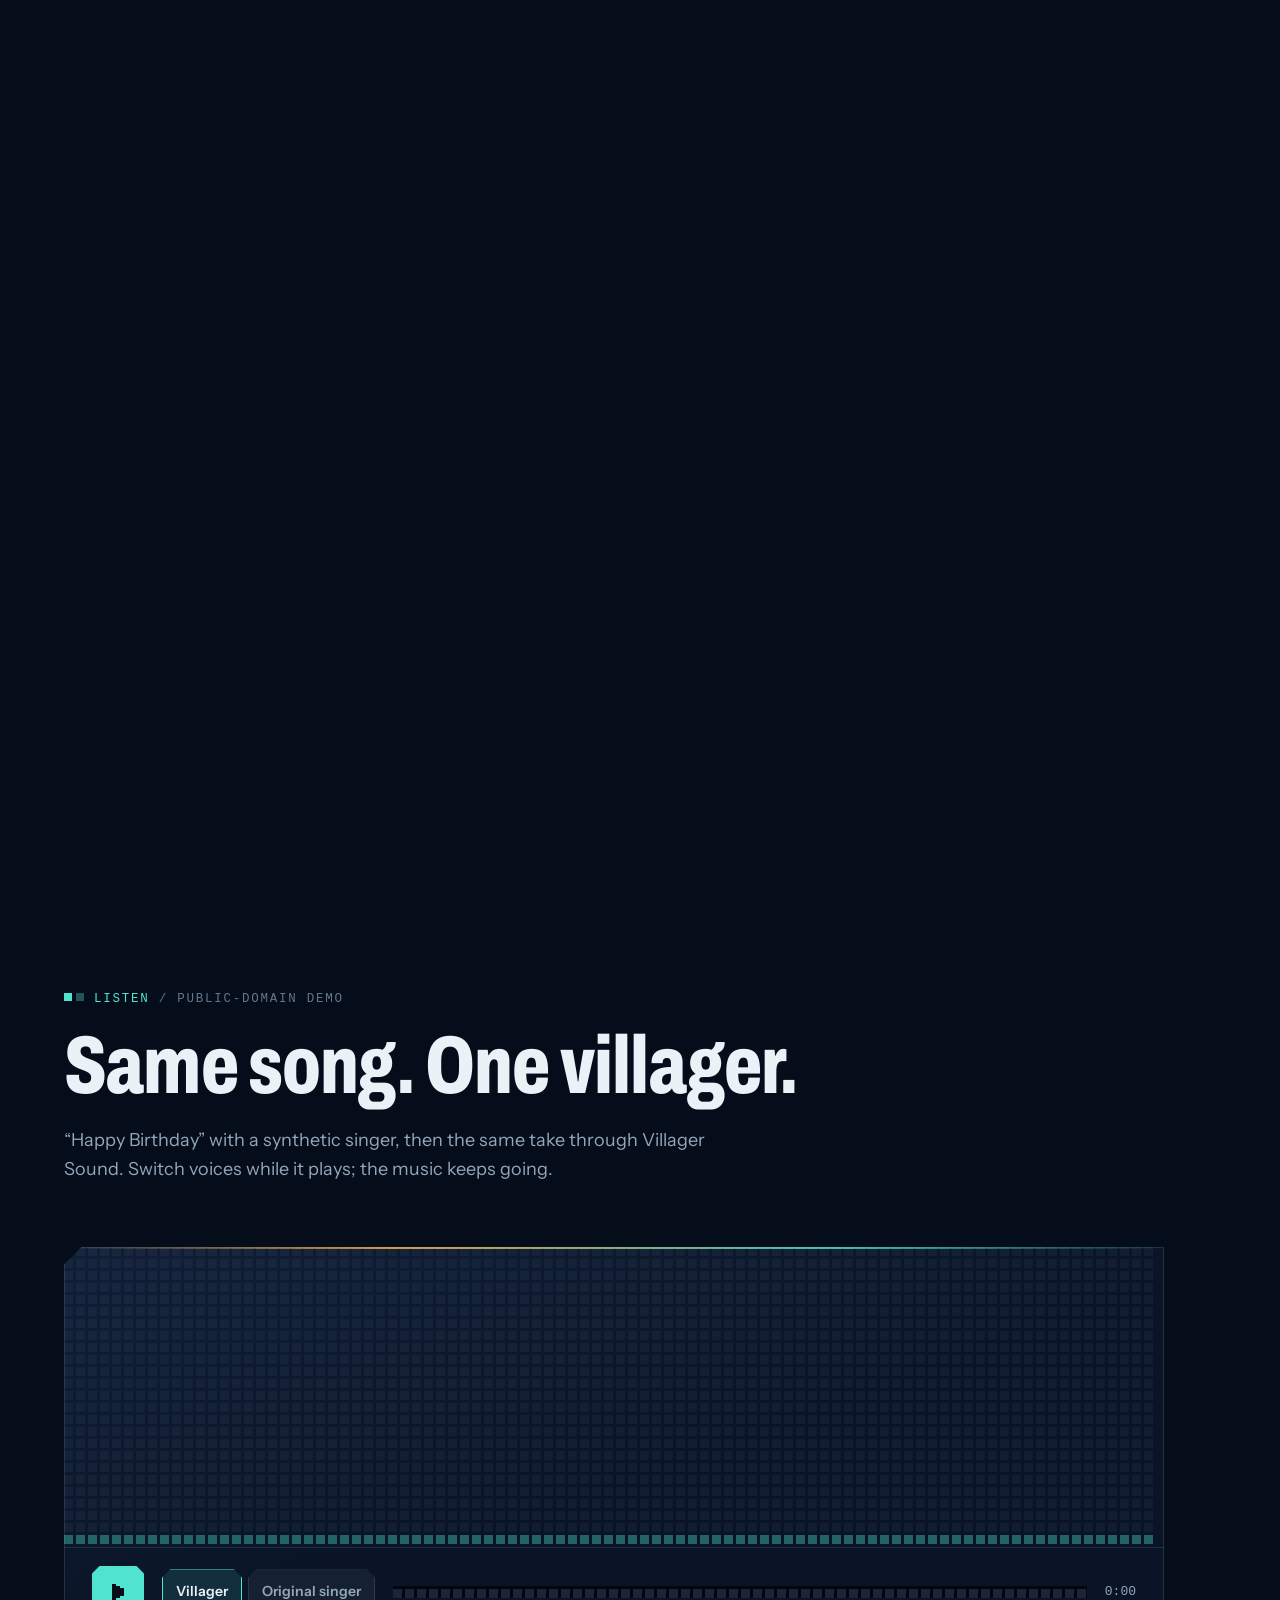
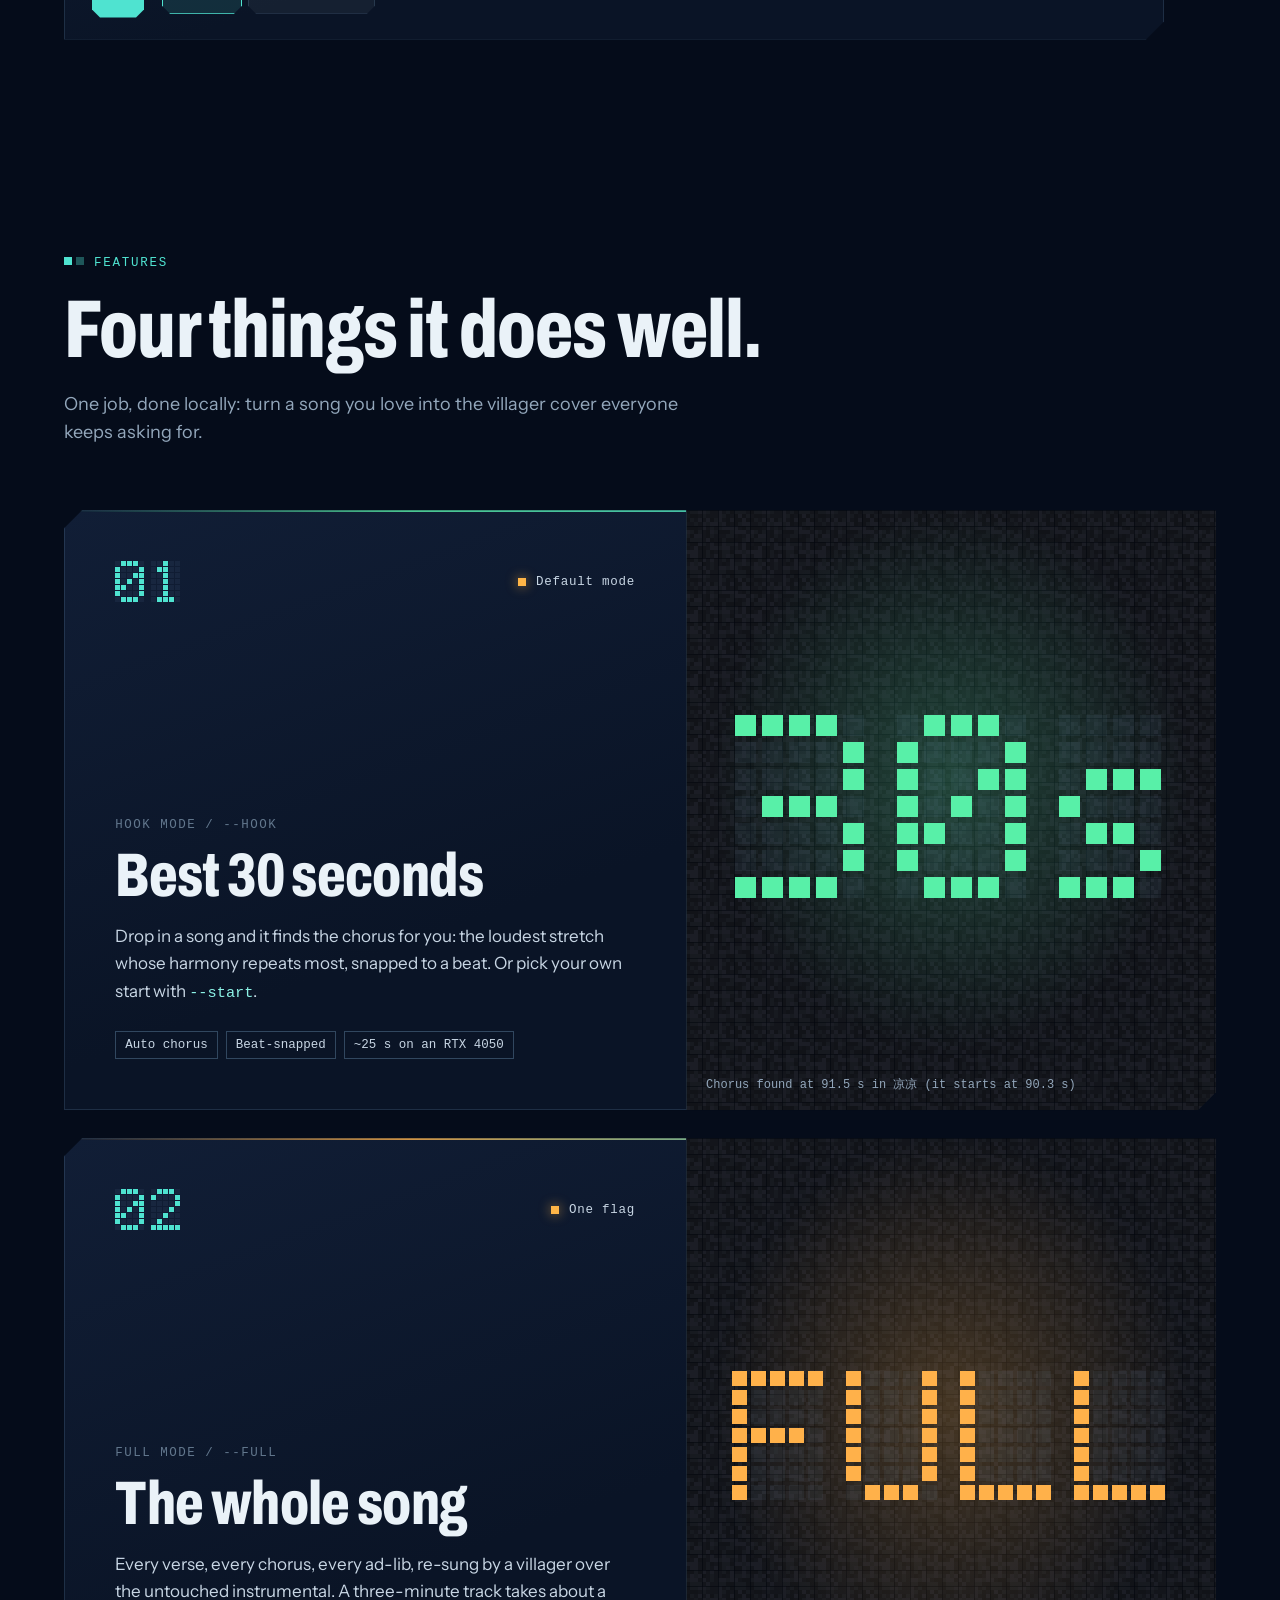
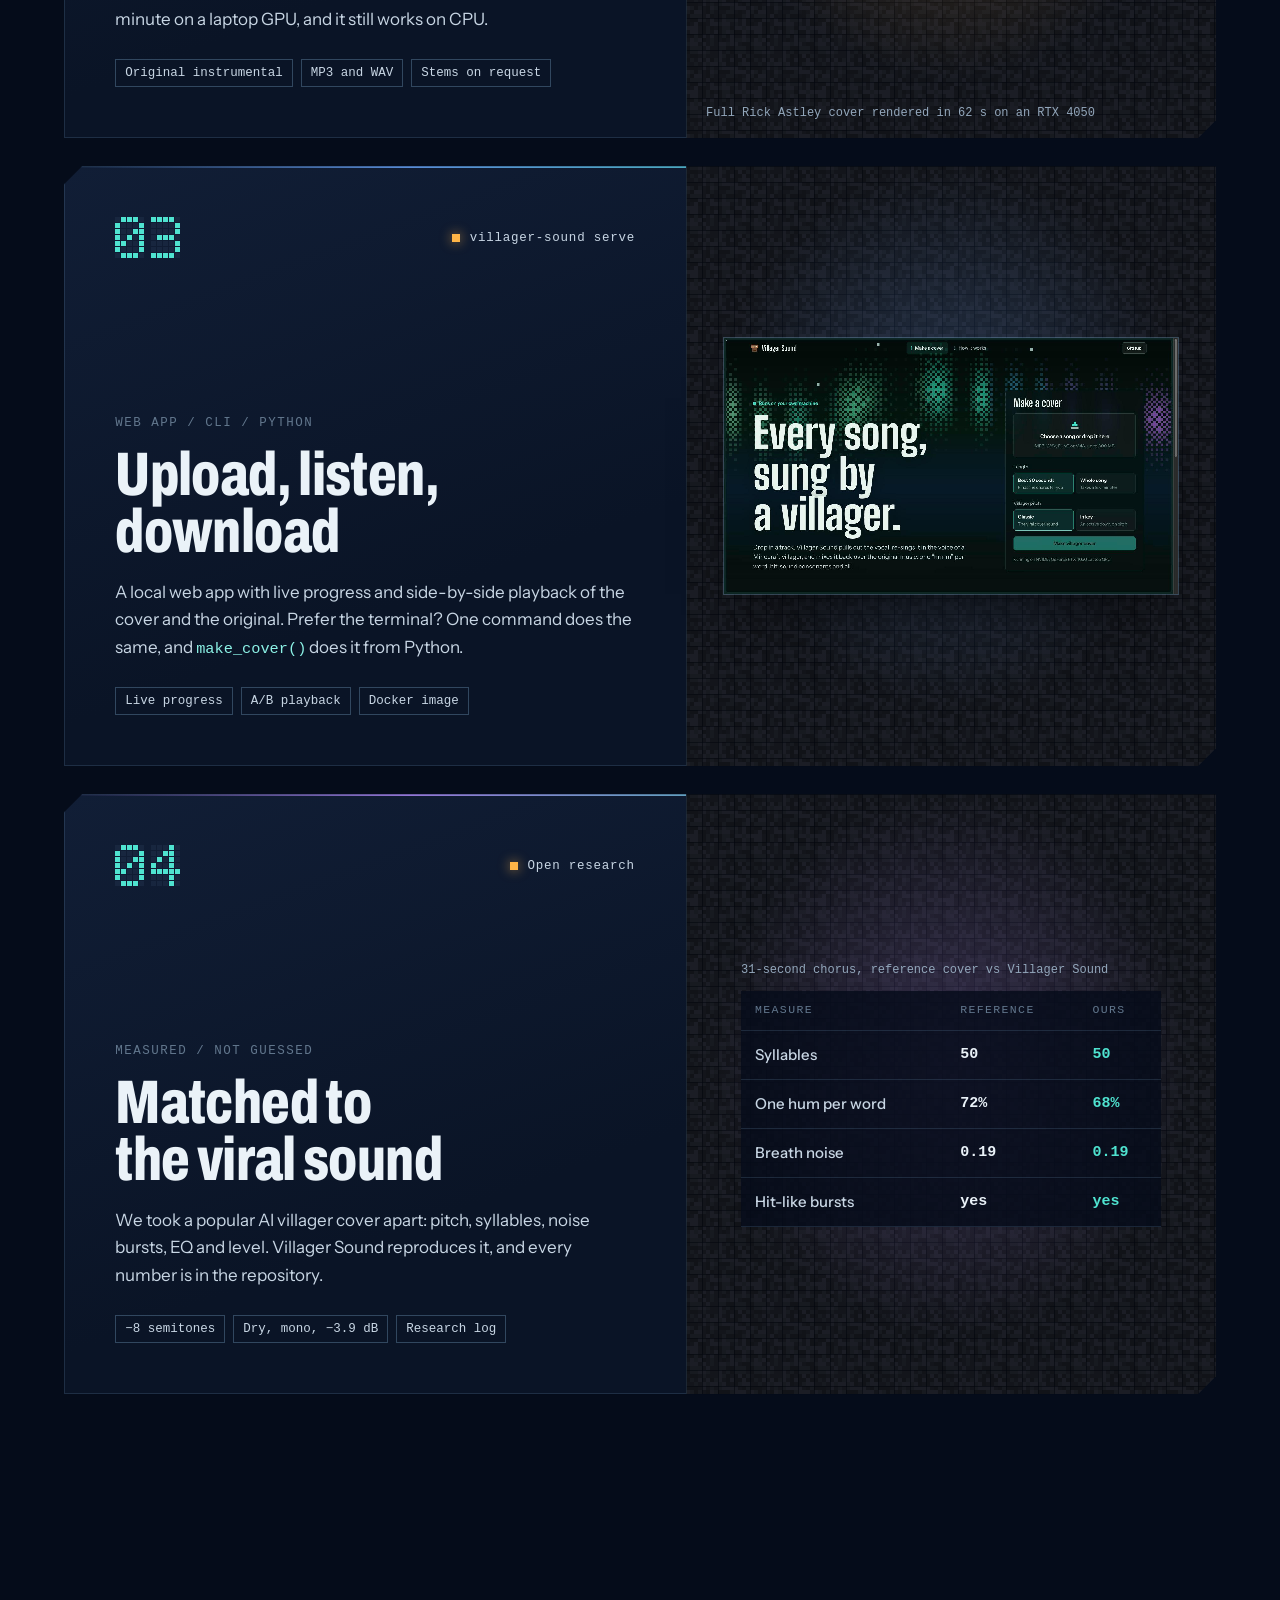
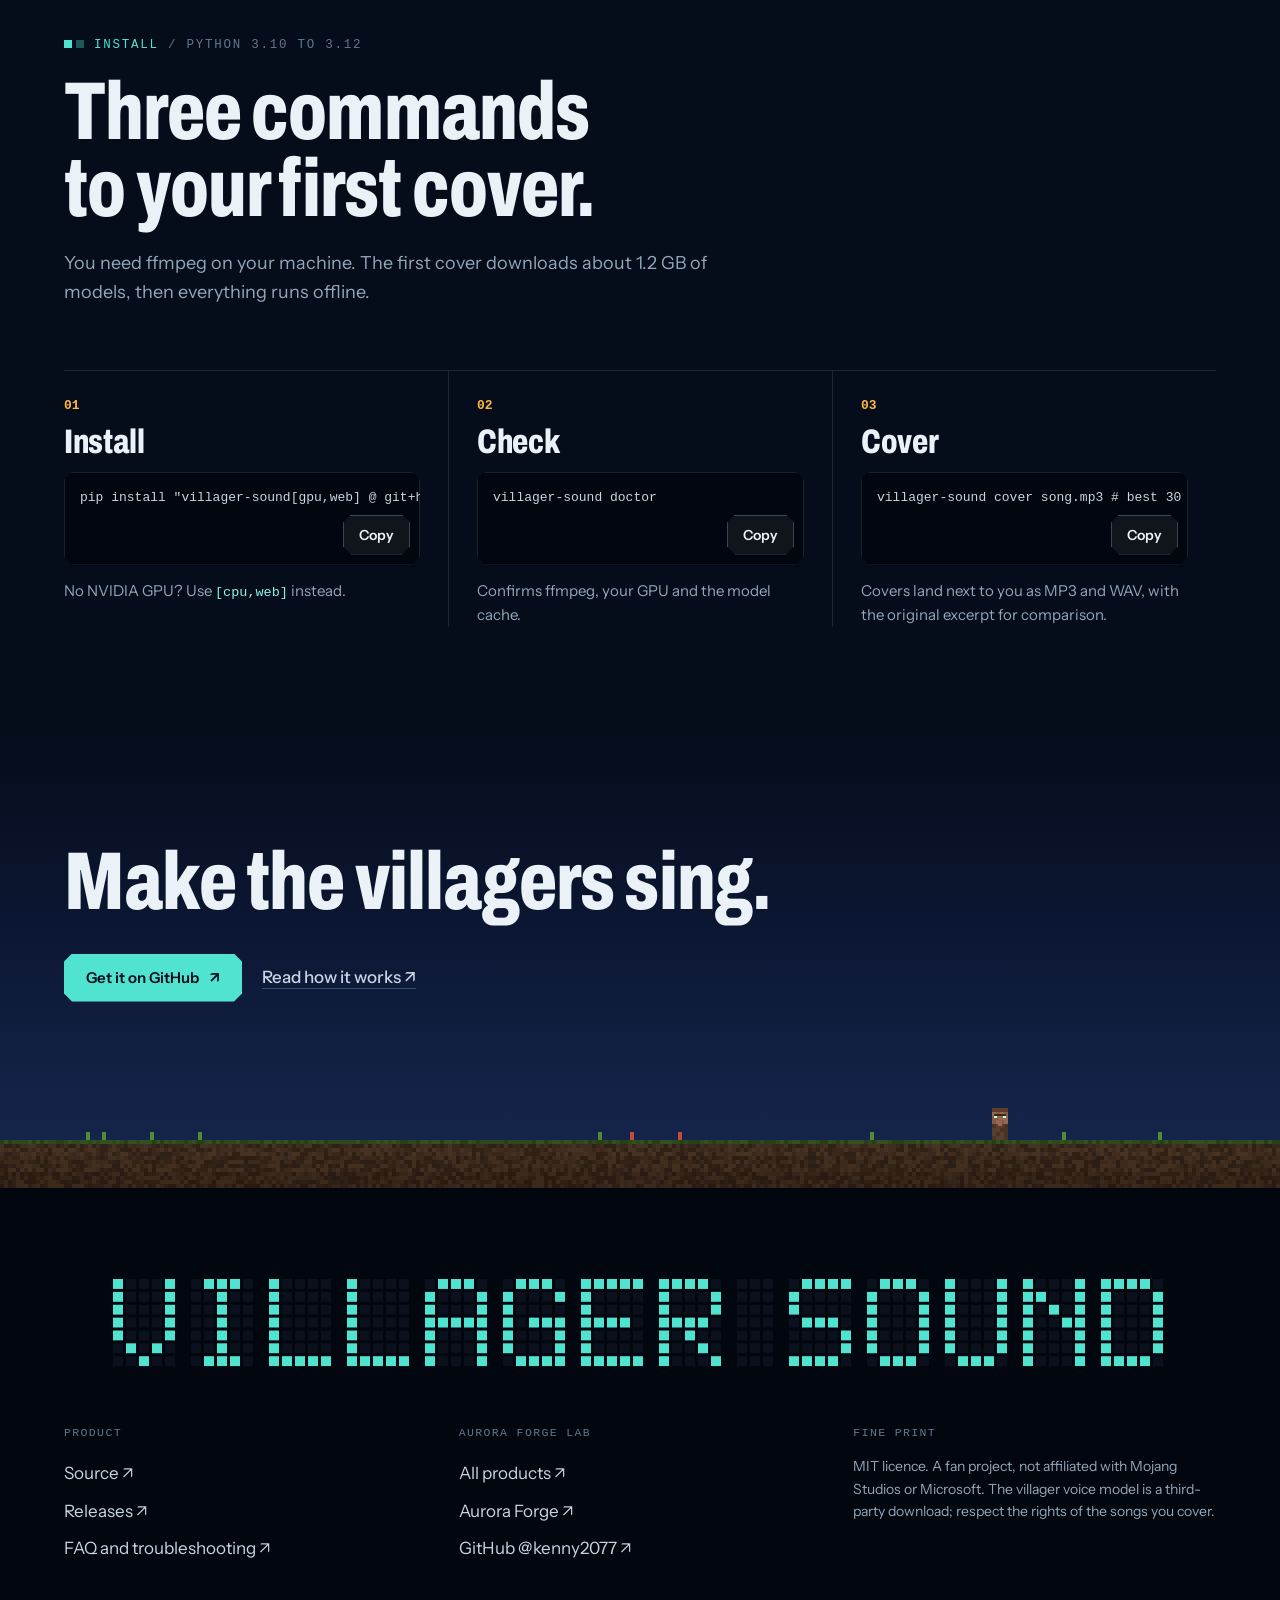
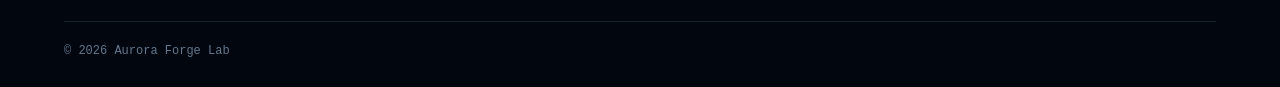
==== commit 82059de2: "feat(site): pixel minecraft night village background - hero: blocky night sky, square moon, drifting" ====
--- a/site/index.html
+++ b/site/index.html
@@ -22,13 +22,7 @@
 
 <header class="site-header" id="top">
   <a class="brand" href="#top" aria-label="Villager Sound, back to top">
-    <svg class="brand-mark" viewBox="0 0 12 12" shape-rendering="crispEdges" aria-hidden="true">
-      <rect x="1" y="1" width="10" height="5" fill="#b07a52"/><rect x="1" y="1" width="10" height="1" fill="#5b3a26"/>
-      <rect x="3" y="3" width="2" height="1" fill="#eaf2f8"/><rect x="4" y="3" width="1" height="1" fill="#4fe3d0"/>
-      <rect x="7" y="3" width="2" height="1" fill="#eaf2f8"/><rect x="7" y="3" width="1" height="1" fill="#4fe3d0"/>
-      <rect x="5" y="4" width="2" height="5" fill="#8a5a3c"/><rect x="2" y="6" width="8" height="5" fill="#6e4a33"/>
-      <rect x="4" y="9" width="4" height="1" fill="#3d2618"/>
-    </svg>
+    <img class="brand-mark" src="assets/villager.svg" width="28" height="28" alt="">
     <span class="brand-text">Villager Sound</span>
   </a>
   <nav class="nav-links" aria-label="Sections">
@@ -44,7 +38,6 @@
     <canvas class="sky" id="sky" aria-hidden="true"></canvas>
     <div class="hero-inner">
       <div class="hero-copy">
-        <p class="kicker">Aurora Forge Lab <span>/ Free and open source</span></p>
         <h1 id="hero-title">Every song, sung by a villager.</h1>
         <p class="lede">Villager Sound pulls the vocal out of any track, re-sings it in the voice of a Minecraft
           villager and lays it back over the original music. It runs on your own machine, so your music
@@ -119,7 +112,7 @@
           snapped to a beat. Or pick your own start with <code>--start</code>.</p>
         <ul class="tags"><li>Auto chorus</li><li>Beat-snapped</li><li>~25 s on an RTX 4050</li></ul>
       </div>
-      <figure class="card-media"><span class="glyph glyph-art" data-glyph="30S"><span class="glyph-text">30S</span></span>
+      <figure class="card-media"><span class="glyph glyph-art" data-glyph="30s"><span class="glyph-text">30s</span></span>
         <figcaption>Chorus found at 91.5 s in 凉凉 (it starts at 90.3 s)</figcaption></figure>
     </article>
 
@@ -207,6 +200,7 @@
   </section>
 
   <section class="cta" aria-labelledby="cta-title">
+    <canvas class="ground" id="ground" aria-hidden="true"></canvas>
     <h2 id="cta-title">Make the villagers sing.</h2>
     <div class="actions">
       <a class="button button-primary" href="https://github.com/kenny2077/villager-sound">Get it on GitHub <span aria-hidden="true">↗</span></a>
--- a/site/styles.css
+++ b/site/styles.css
@@ -71,10 +71,6 @@
   background: currentColor; box-shadow: 12px 0 0 rgba(79, 227, 208, .35);
 }
 .kicker span { color: var(--faint); }
-.hero .kicker { display: inline-block; padding: 8px 12px 8px 10px; background: rgba(5, 12, 26, .82);
-  backdrop-filter: blur(6px); -webkit-backdrop-filter: blur(6px); clip-path: var(--chamfer); }
-.hero .kicker::before { margin-right: 20px; }
-.hero .kicker span { color: var(--muted); }
 .sub { margin-top: 22px; max-width: 54ch; color: var(--muted); font-size: 18px; }
 .actions { display: flex; flex-wrap: wrap; align-items: center; gap: 12px 20px; }
 
@@ -115,7 +111,7 @@
   backdrop-filter: blur(14px) saturate(1.2); -webkit-backdrop-filter: blur(14px) saturate(1.2);
 }
 .brand { display: inline-flex; align-items: center; gap: 12px; text-decoration: none; }
-.brand-mark { width: 28px; height: 28px; }
+.brand-mark { width: 28px; height: 28px; image-rendering: pixelated; }
 .brand-text { font: 700 19px/1 var(--display); font-stretch: 78%; letter-spacing: .005em; }
 .nav-links { display: flex; gap: 4px; }
 .nav-links a {
@@ -129,16 +125,13 @@
 .hero {
   position: relative; isolation: isolate; display: flex; flex-direction: column; justify-content: flex-end;
   min-height: 100svh; padding: calc(var(--nav-h) + 48px) var(--gutter) clamp(56px, 9vh, 104px); overflow: hidden;
-  background: var(--lamps),
-    radial-gradient(70% 45% at 72% 26%, rgba(76, 201, 240, .34), transparent 70%),
-    radial-gradient(55% 40% at 30% 18%, rgba(79, 227, 208, .28), transparent 70%),
-    radial-gradient(40% 30% at 88% 10%, rgba(155, 125, 255, .22), transparent 70%),
-    linear-gradient(180deg, #030814, #0a1730 60%, var(--night));
-}
-.sky { position: absolute; inset: 0; z-index: -2; width: 100%; height: 100%; }
+  background:
+    linear-gradient(180deg, #08102a 0 16%, #0c1734 16% 32%, #111f42 32% 48%, #172850 48% 64%, #1e3260 64% 76%, #0c182c 76%);
+}
+.sky { position: absolute; inset: 0; z-index: -2; width: 100%; height: 100%; image-rendering: pixelated; }
 .hero::after {
-  content: ""; position: absolute; inset: auto 0 0; z-index: -1; height: 42%; pointer-events: none;
-  background: linear-gradient(180deg, transparent, rgba(5, 12, 26, .86) 62%, var(--night));
+  content: ""; position: absolute; inset: auto 0 0; z-index: -1; height: 22%; pointer-events: none;
+  background: linear-gradient(180deg, transparent, rgba(5, 12, 26, .7) 55%, var(--night));
 }
 .hero-inner { display: grid; grid-template-columns: minmax(0, 1fr) 360px; align-items: end; gap: 48px; }
 .hero-copy { max-width: 820px; }
@@ -252,8 +245,9 @@
 .tags li { padding: 6px 10px; color: var(--ink-2); font: 500 12.5px/1.3 var(--mono); box-shadow: inset 0 0 0 1px var(--line-2); }
 .card-media {
   position: relative; z-index: 1; margin: 0; display: grid; place-items: center; padding: clamp(24px, 3vw, 40px);
-  background: var(--lamps), radial-gradient(60% 60% at 50% 45%, color-mix(in srgb, var(--tint) 24%, transparent), transparent 75%), var(--night);
-  --seam-color: var(--night-2); box-shadow: inset 1px 0 0 var(--line);
+  background: radial-gradient(60% 60% at 50% 45%, color-mix(in srgb, var(--tint) 22%, transparent), transparent 75%),
+    var(--slate, none) 0 0 / 64px 64px, var(--night);
+  image-rendering: pixelated; box-shadow: inset 1px 0 0 var(--line);
 }
 .card-media figcaption { position: absolute; left: 20px; right: 20px; bottom: 16px; color: var(--muted); font: 500 12px/1.4 var(--mono); }
 .glyph-art { width: min(100%, 440px); aspect-ratio: 40 / 18; display: grid; place-items: center; font-size: clamp(56px, 7vw, 110px); text-align: center; }
@@ -281,8 +275,10 @@
 .code .copy { position: absolute; right: 10px; bottom: 10px; }
 
 /* ---------- cta + footer ---------- */
-.cta { display: grid; justify-items: start; gap: 34px; padding-bottom: clamp(96px, 16vh, 180px);
-  background: var(--lamps), radial-gradient(60% 80% at 20% 100%, rgba(79, 227, 208, .18), transparent 70%), var(--night); --seam-color: var(--night); }
+.cta { display: grid; justify-items: start; gap: 34px; padding-bottom: calc(96px + clamp(72px, 10vh, 120px));
+  background: linear-gradient(180deg, var(--night), #0c1734 45%, #172850); }
+.cta > :not(.ground) { position: relative; z-index: 1; }
+.ground { position: absolute; left: 0; right: 0; bottom: 0; width: 100%; height: 96px; image-rendering: pixelated; }
 .site-footer > * { min-width: 0; }
 .site-footer { display: grid; grid-template-columns: minmax(0, 1fr); gap: clamp(36px, 6vh, 64px); padding: clamp(56px, 10vh, 96px) var(--gutter) 28px; background: var(--deep); }
 .glyph-wordmark { width: 100%; aspect-ratio: 85 / 7; font-size: clamp(36px, 9vw, 140px); }
@@ -296,9 +292,6 @@
 /* ---------- responsive ---------- */
 @media (max-width: 980px) {
   .hero-inner { grid-template-columns: 1fr; }
-  /* stacked hero: keep the lamps above the copy so the lede stays readable */
-  .sky { -webkit-mask-image: linear-gradient(180deg, #000 0, #000 140px, transparent 360px);
-         mask-image: linear-gradient(180deg, #000 0, #000 140px, transparent 360px); }
   .lab-index { max-width: 520px; }
   .card { position: relative; top: auto; grid-template-columns: 1fr; min-height: 0; }
   .card-media { min-height: 260px; box-shadow: inset 0 1px 0 var(--line); }
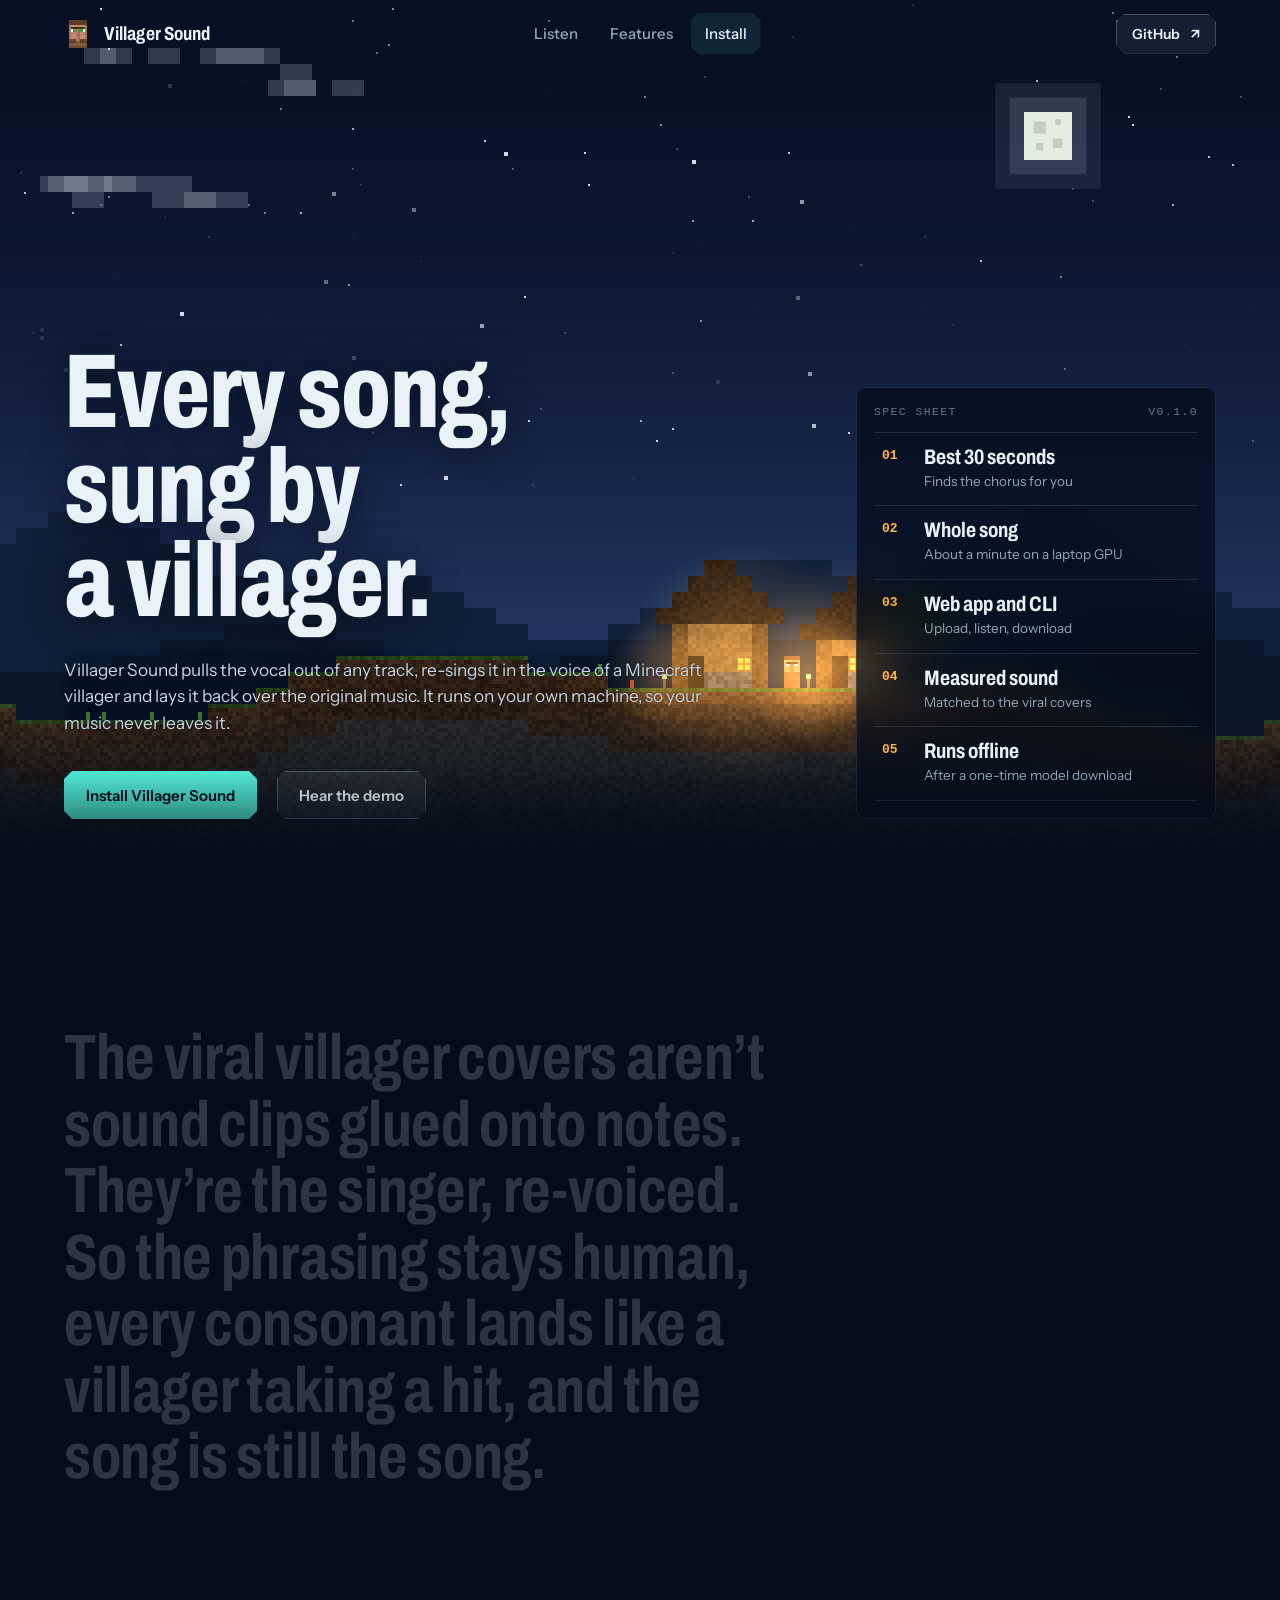
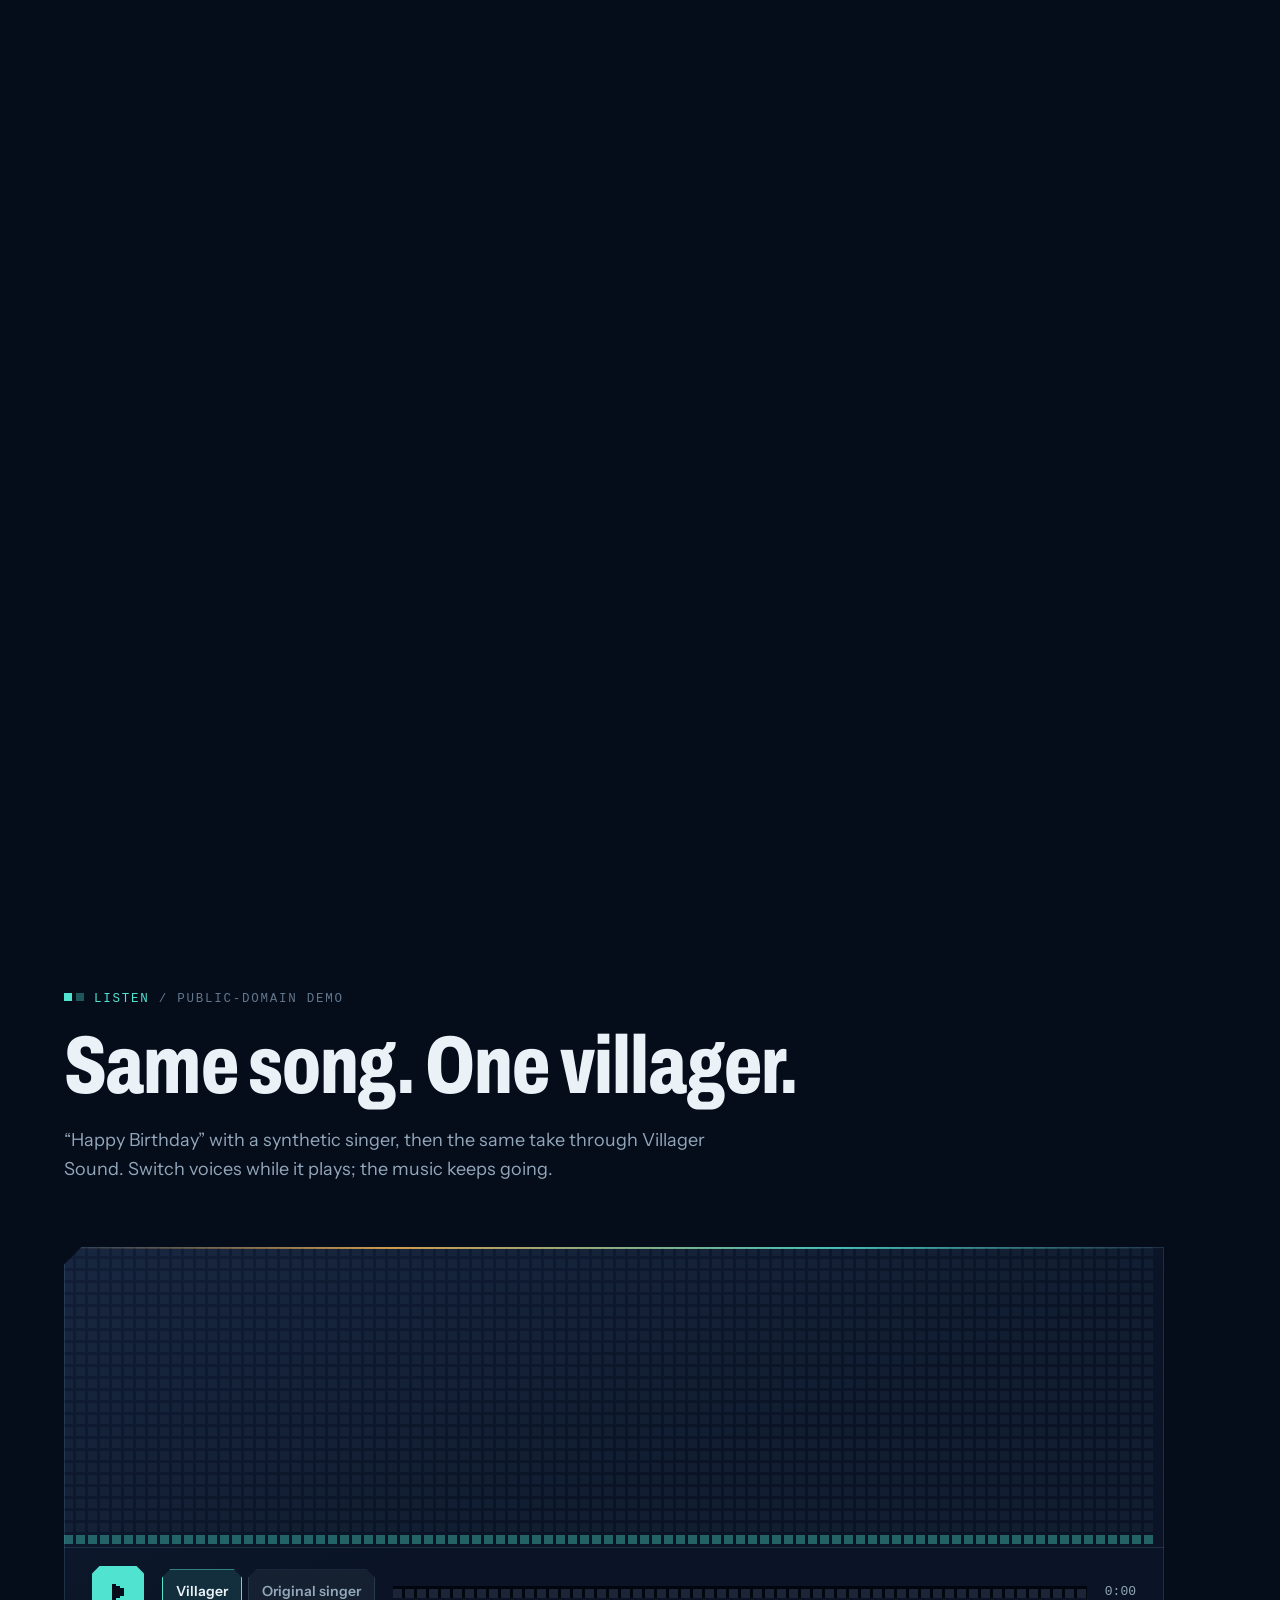
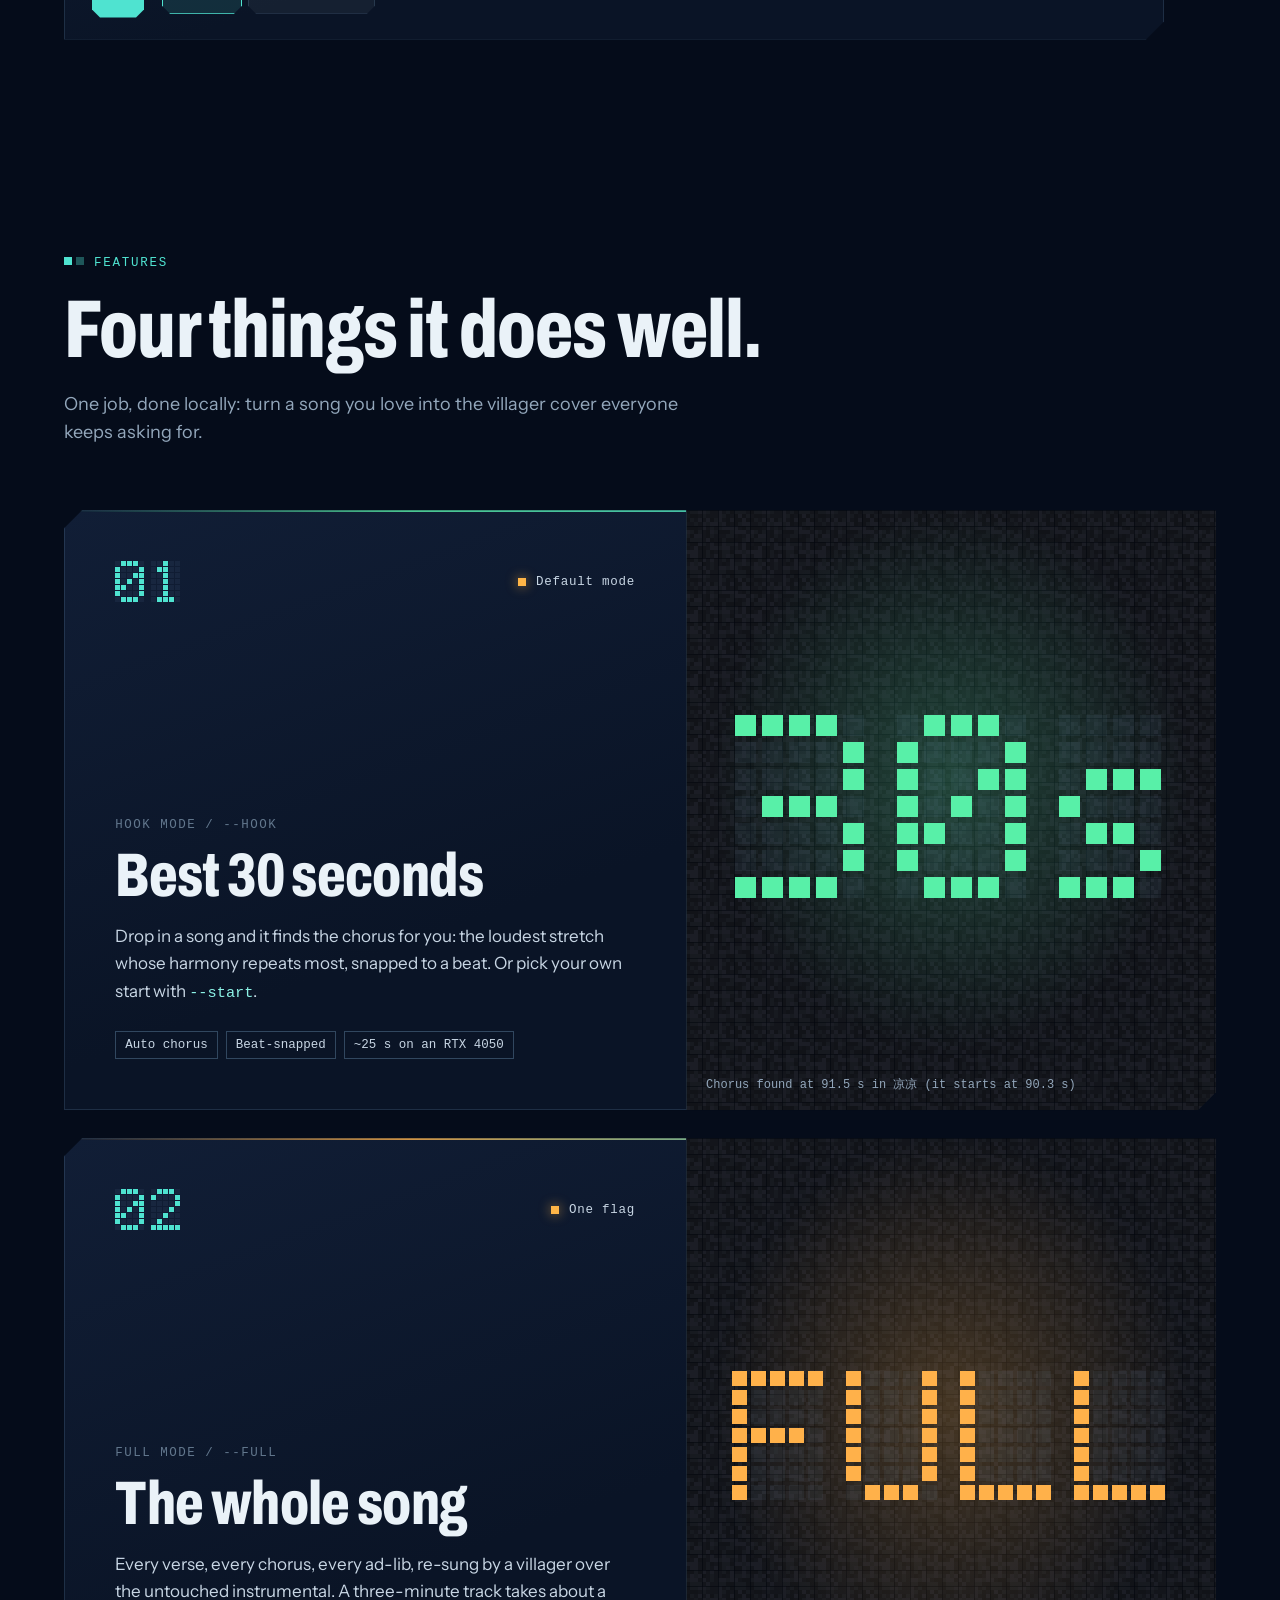
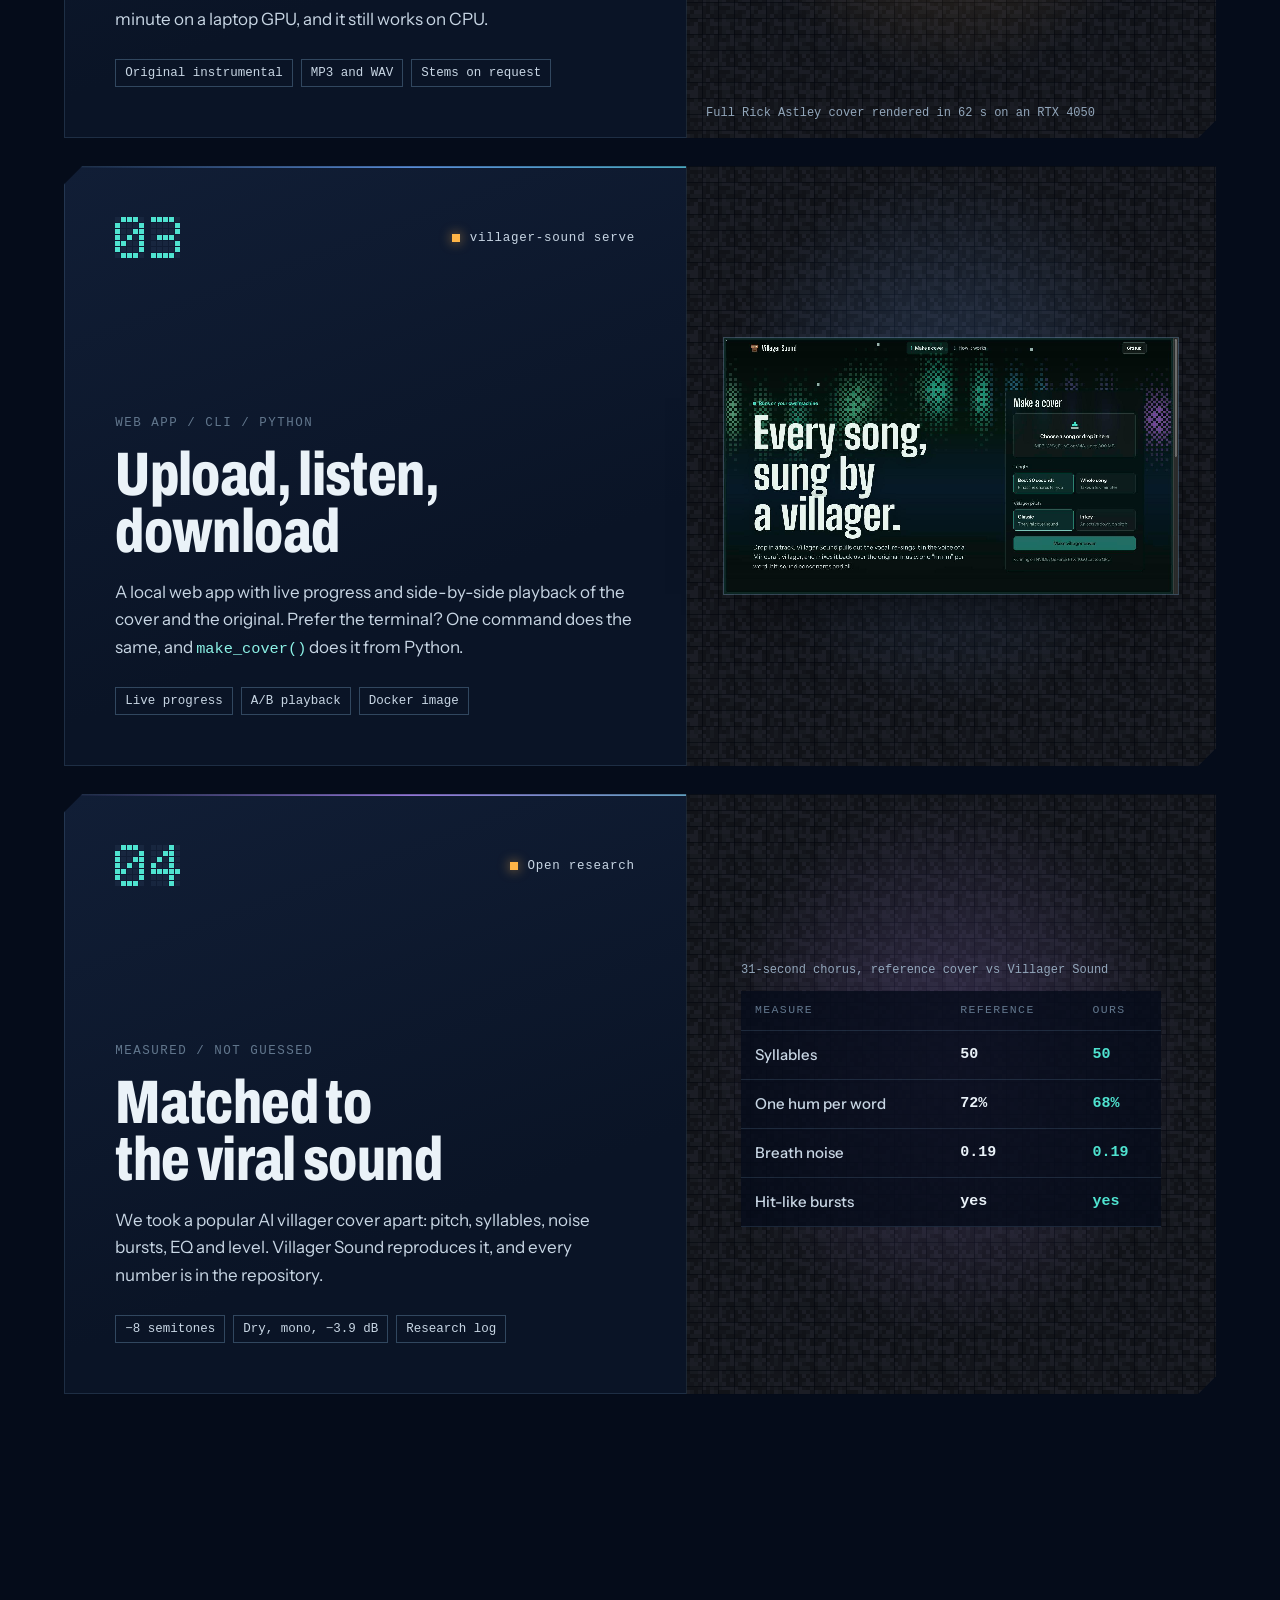
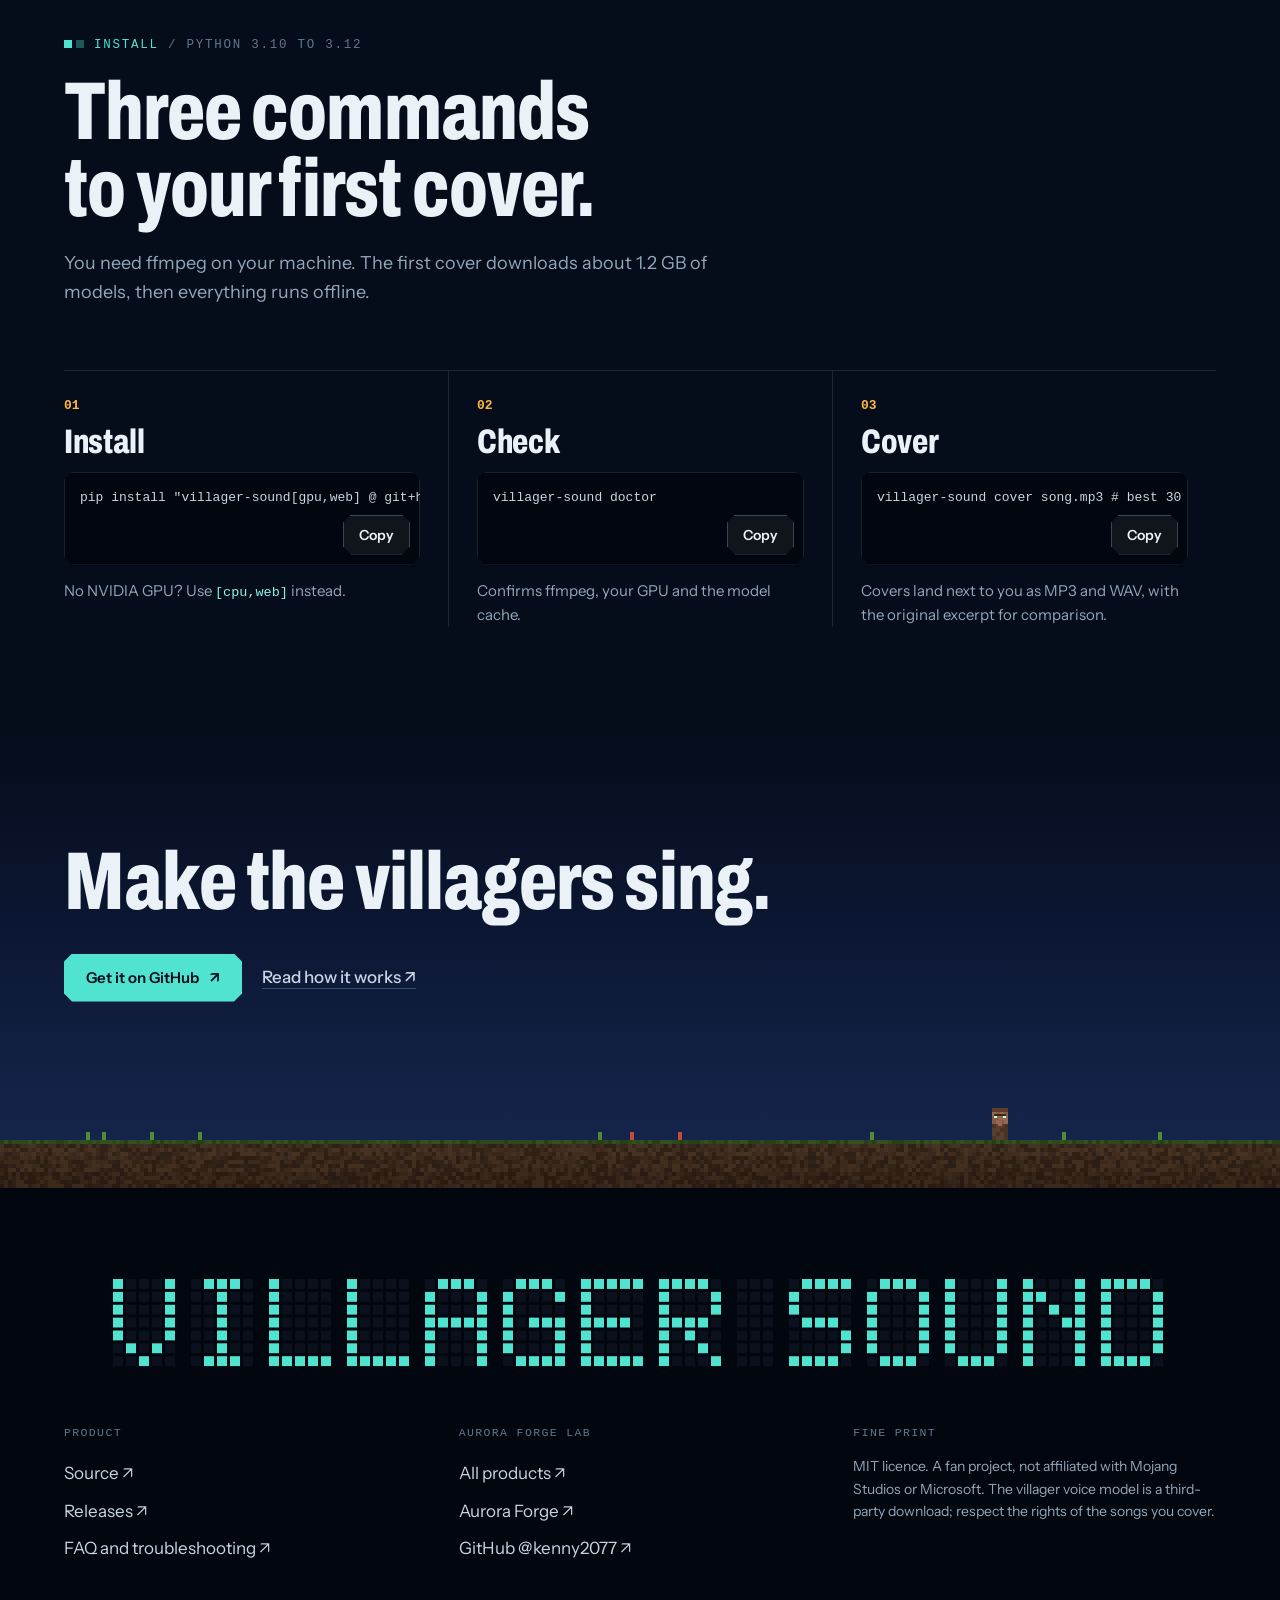
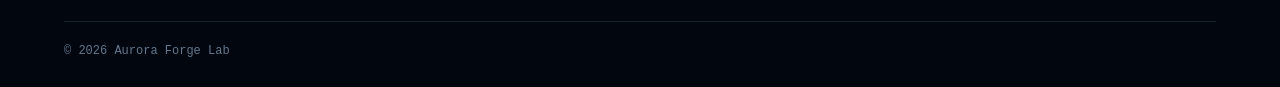
==== commit 60874d8b: "feat(site): cursor block heat trail and card flashlight Ported from auroraforgelab.com: on fine poin" ====
--- a/site/index.html
+++ b/site/index.html
@@ -48,7 +48,7 @@
         </div>
       </div>
 
-      <nav class="lab-index" aria-label="What it does">
+      <nav class="lab-index glow" aria-label="What it does">
         <div class="lab-index-head"><span>Spec sheet</span><span>v0.1.0</span></div>
         <ol>
           <li><a href="#feature-hook"><span class="ix">01</span><span class="ix-name">Best 30 seconds</span><span class="ix-status">Finds the chorus for you</span></a></li>
@@ -77,7 +77,7 @@
         Switch voices while it plays; the music keeps going.</p>
     </header>
 
-    <div class="player" id="player">
+    <div class="player glow" id="player">
       <canvas class="viz" id="viz" aria-hidden="true"></canvas>
       <div class="player-bar">
         <button class="play" id="play" type="button" aria-label="Play">
@@ -102,7 +102,7 @@
       <p class="sub">One job, done locally: turn a song you love into the villager cover everyone keeps asking for.</p>
     </header>
 
-    <article class="card card-1" id="feature-hook">
+    <article class="card card-1 glow" id="feature-hook">
       <div class="card-copy">
         <div class="card-top"><span class="glyph glyph-index" data-glyph="01"><span class="glyph-text">01</span></span>
           <span class="status"><span></span>Default mode</span></div>
@@ -116,7 +116,7 @@
         <figcaption>Chorus found at 91.5 s in 凉凉 (it starts at 90.3 s)</figcaption></figure>
     </article>
 
-    <article class="card card-2" id="feature-full">
+    <article class="card card-2 glow" id="feature-full">
       <div class="card-copy">
         <div class="card-top"><span class="glyph glyph-index" data-glyph="02"><span class="glyph-text">02</span></span>
           <span class="status"><span></span>One flag</span></div>
@@ -130,7 +130,7 @@
         <figcaption>Full Rick Astley cover rendered in 62 s on an RTX 4050</figcaption></figure>
     </article>
 
-    <article class="card card-3" id="feature-app">
+    <article class="card card-3 glow" id="feature-app">
       <div class="card-copy">
         <div class="card-top"><span class="glyph glyph-index" data-glyph="03"><span class="glyph-text">03</span></span>
           <span class="status"><span></span>villager-sound serve</span></div>
@@ -144,7 +144,7 @@
         alt="The Villager Sound web app: a song upload box with Best 30 seconds and Whole song options"></figure>
     </article>
 
-    <article class="card card-4" id="feature-measured">
+    <article class="card card-4 glow" id="feature-measured">
       <div class="card-copy">
         <div class="card-top"><span class="glyph glyph-index" data-glyph="04"><span class="glyph-text">04</span></span>
           <span class="status"><span></span>Open research</span></div>
--- a/site/styles.css
+++ b/site/styles.css
@@ -99,6 +99,20 @@
 .glyph-text { font: 800 1em/1 var(--display); font-stretch: 62%; color: var(--aurora); }
 .glyph.is-drawn .glyph-text { visibility: hidden; }
 
+/* cursor effects (fine pointers only; main.js writes --mx/--my and draws .heat) */
+.heat { position: absolute; inset: 0; z-index: 0; width: 100%; height: 100%; pointer-events: none; image-rendering: pixelated; }
+.hero > .heat { z-index: -1; }
+.glow::before {
+  content: ""; position: absolute; inset: 0; z-index: 0; pointer-events: none; opacity: 0;
+  background: radial-gradient(260px circle at var(--mx, 50%) var(--my, 50%), rgba(79, 227, 208, .08), transparent 70%);
+  transition: opacity .25s;
+}
+@media (hover: hover) and (pointer: fine) { .glow:hover::before { opacity: 1; } }
+.glow > :not(.heat) { position: relative; z-index: 1; }
+.card-media > .heat { z-index: 0; }
+.card-media img, .card-media table { position: relative; z-index: 1; }
+.card-media .glyph, .card-media figcaption { z-index: 1; }
+
 /* ---------- header ---------- */
 .site-header {
   position: fixed; inset: 0 0 auto; z-index: 50; display: grid; grid-template-columns: 1fr auto 1fr;
@@ -277,7 +291,7 @@
 /* ---------- cta + footer ---------- */
 .cta { display: grid; justify-items: start; gap: 34px; padding-bottom: calc(96px + clamp(72px, 10vh, 120px));
   background: linear-gradient(180deg, var(--night), #0c1734 45%, #172850); }
-.cta > :not(.ground) { position: relative; z-index: 1; }
+.cta > :not(.ground):not(.heat) { position: relative; z-index: 1; }
 .ground { position: absolute; left: 0; right: 0; bottom: 0; width: 100%; height: 96px; image-rendering: pixelated; }
 .site-footer > * { min-width: 0; }
 .site-footer { display: grid; grid-template-columns: minmax(0, 1fr); gap: clamp(36px, 6vh, 64px); padding: clamp(56px, 10vh, 96px) var(--gutter) 28px; background: var(--deep); }
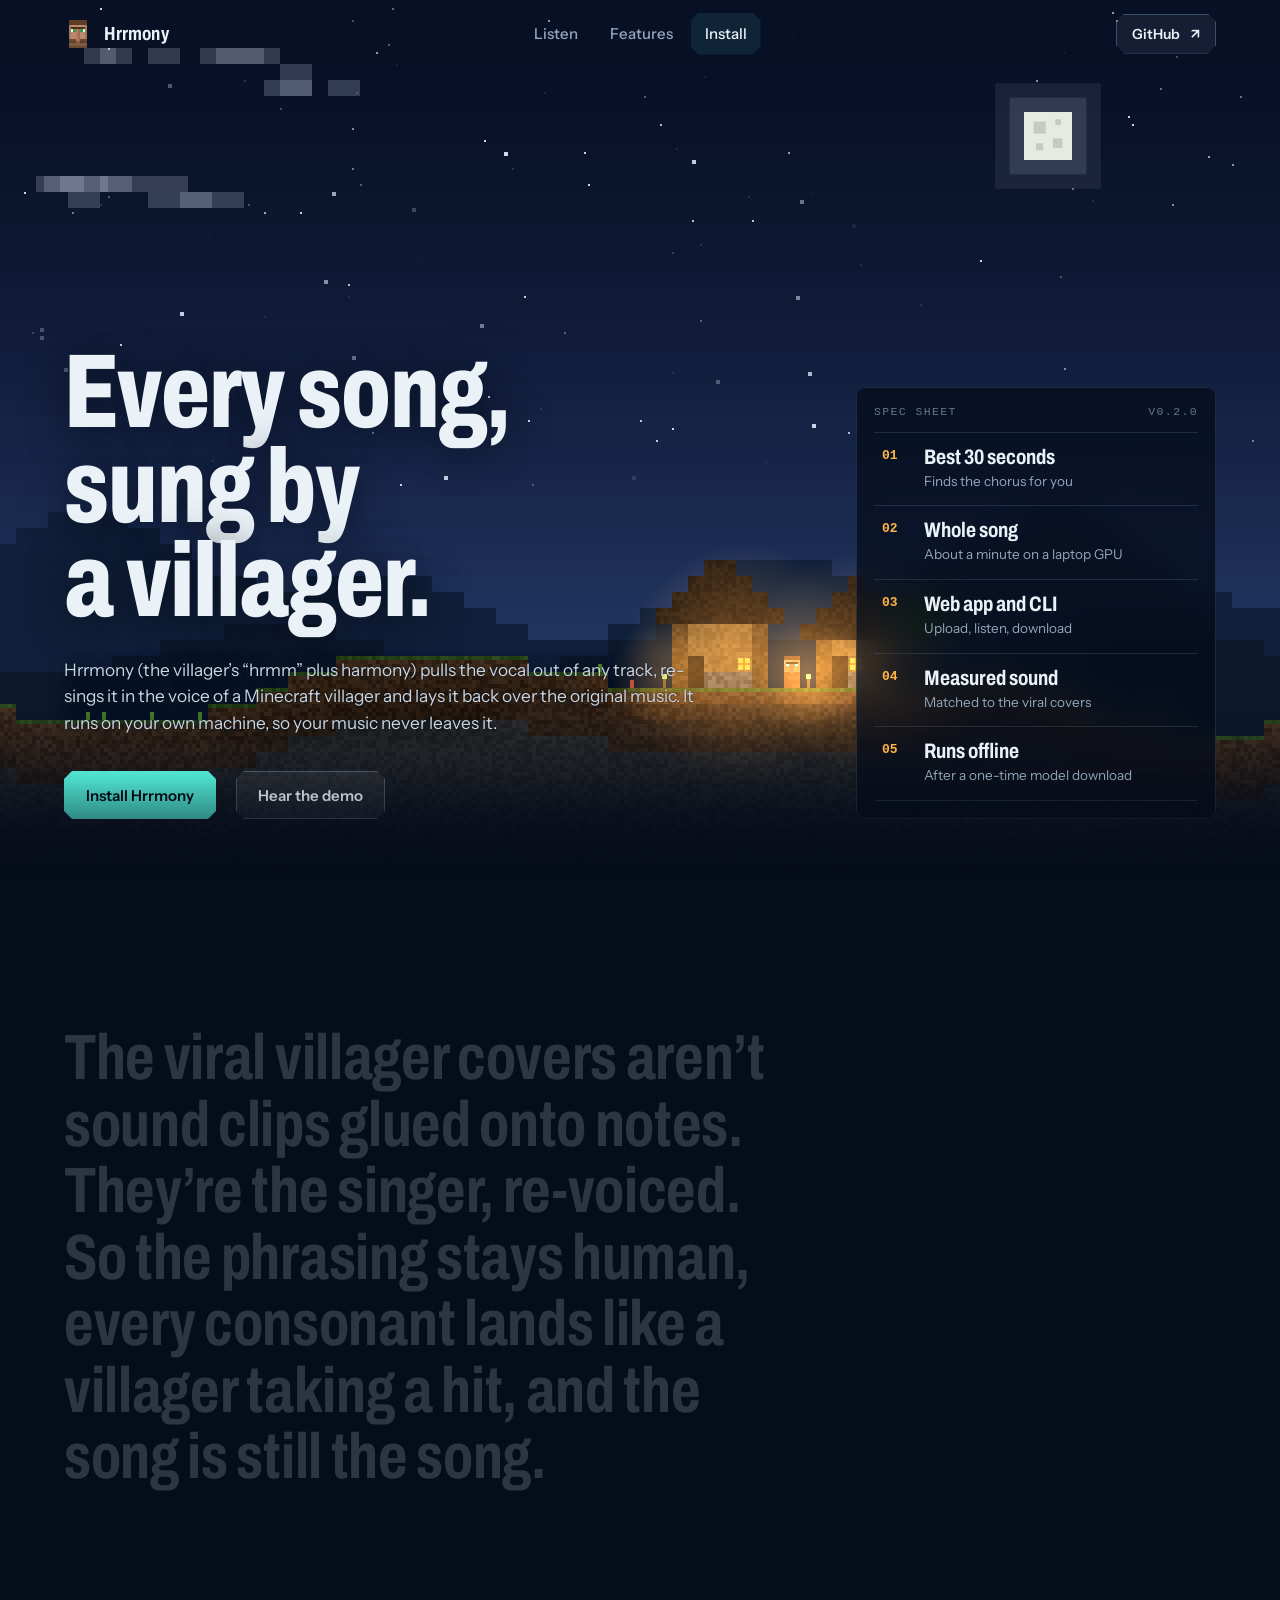
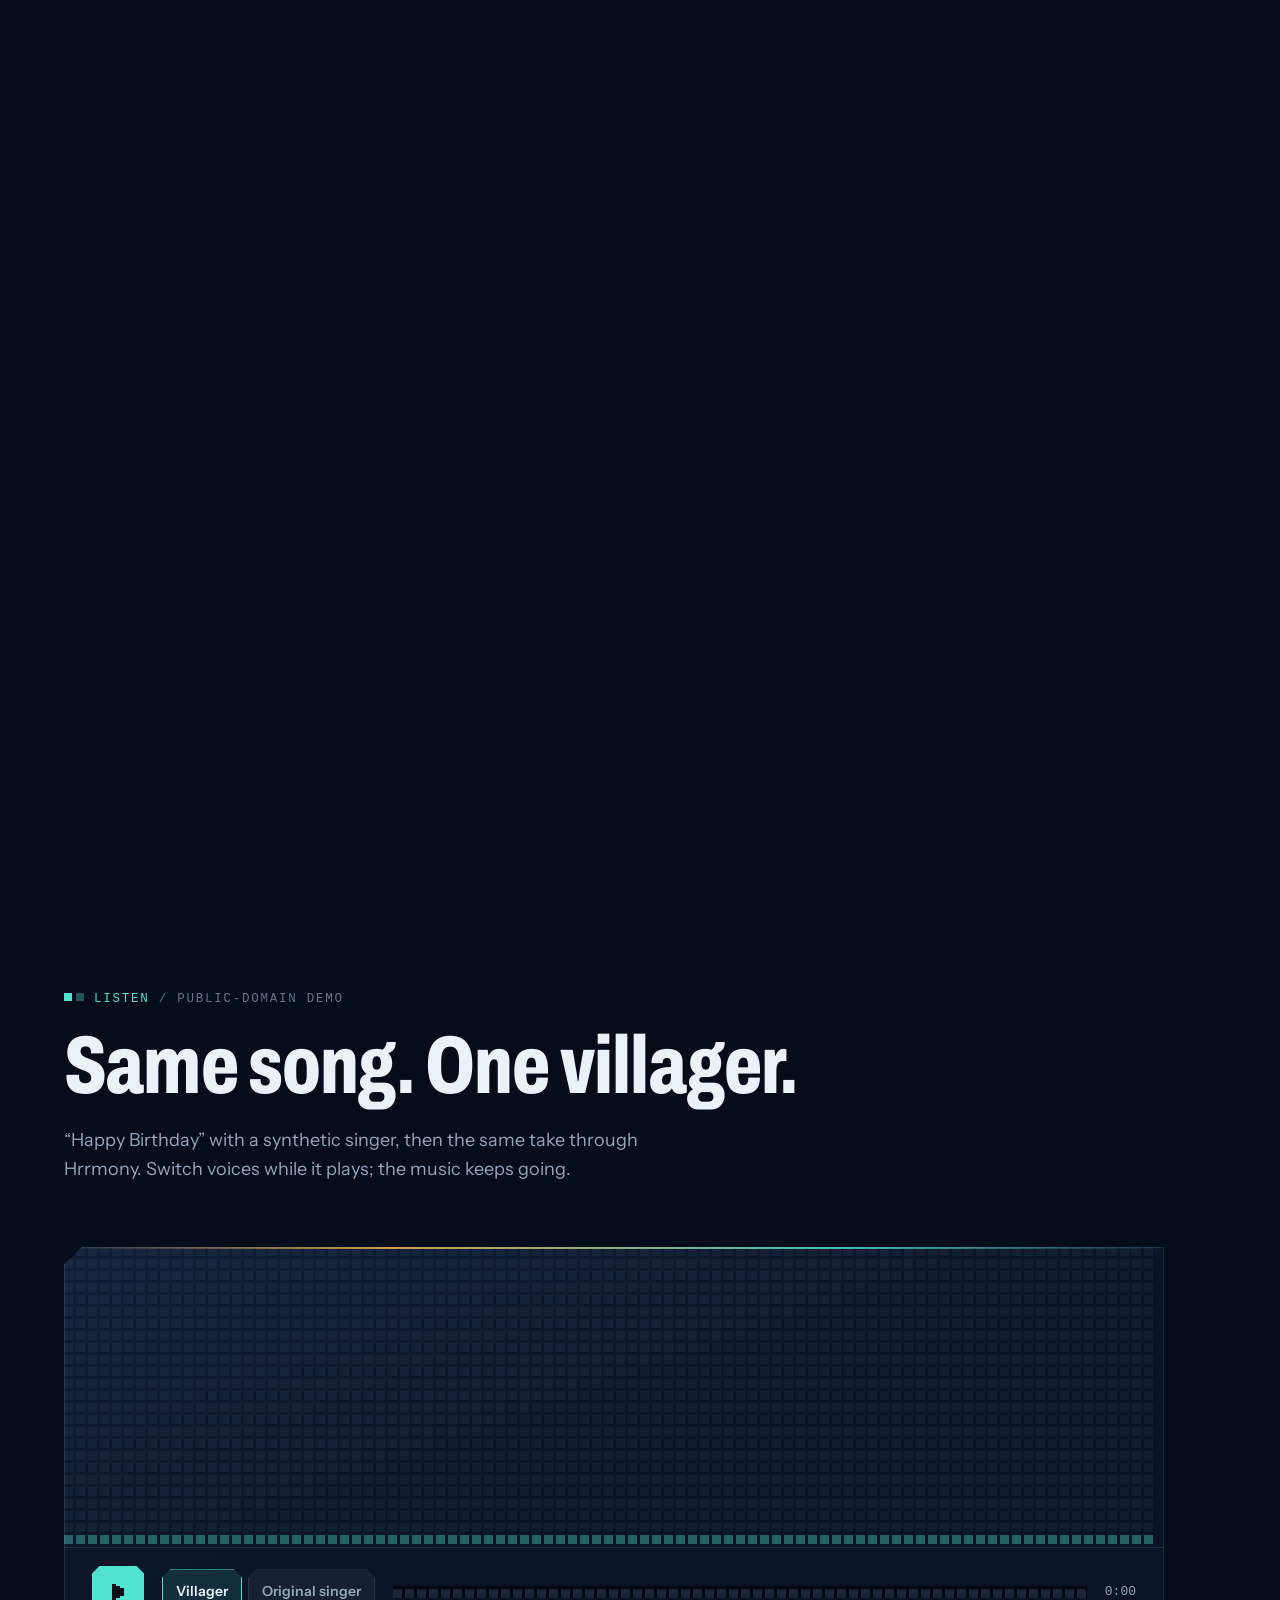
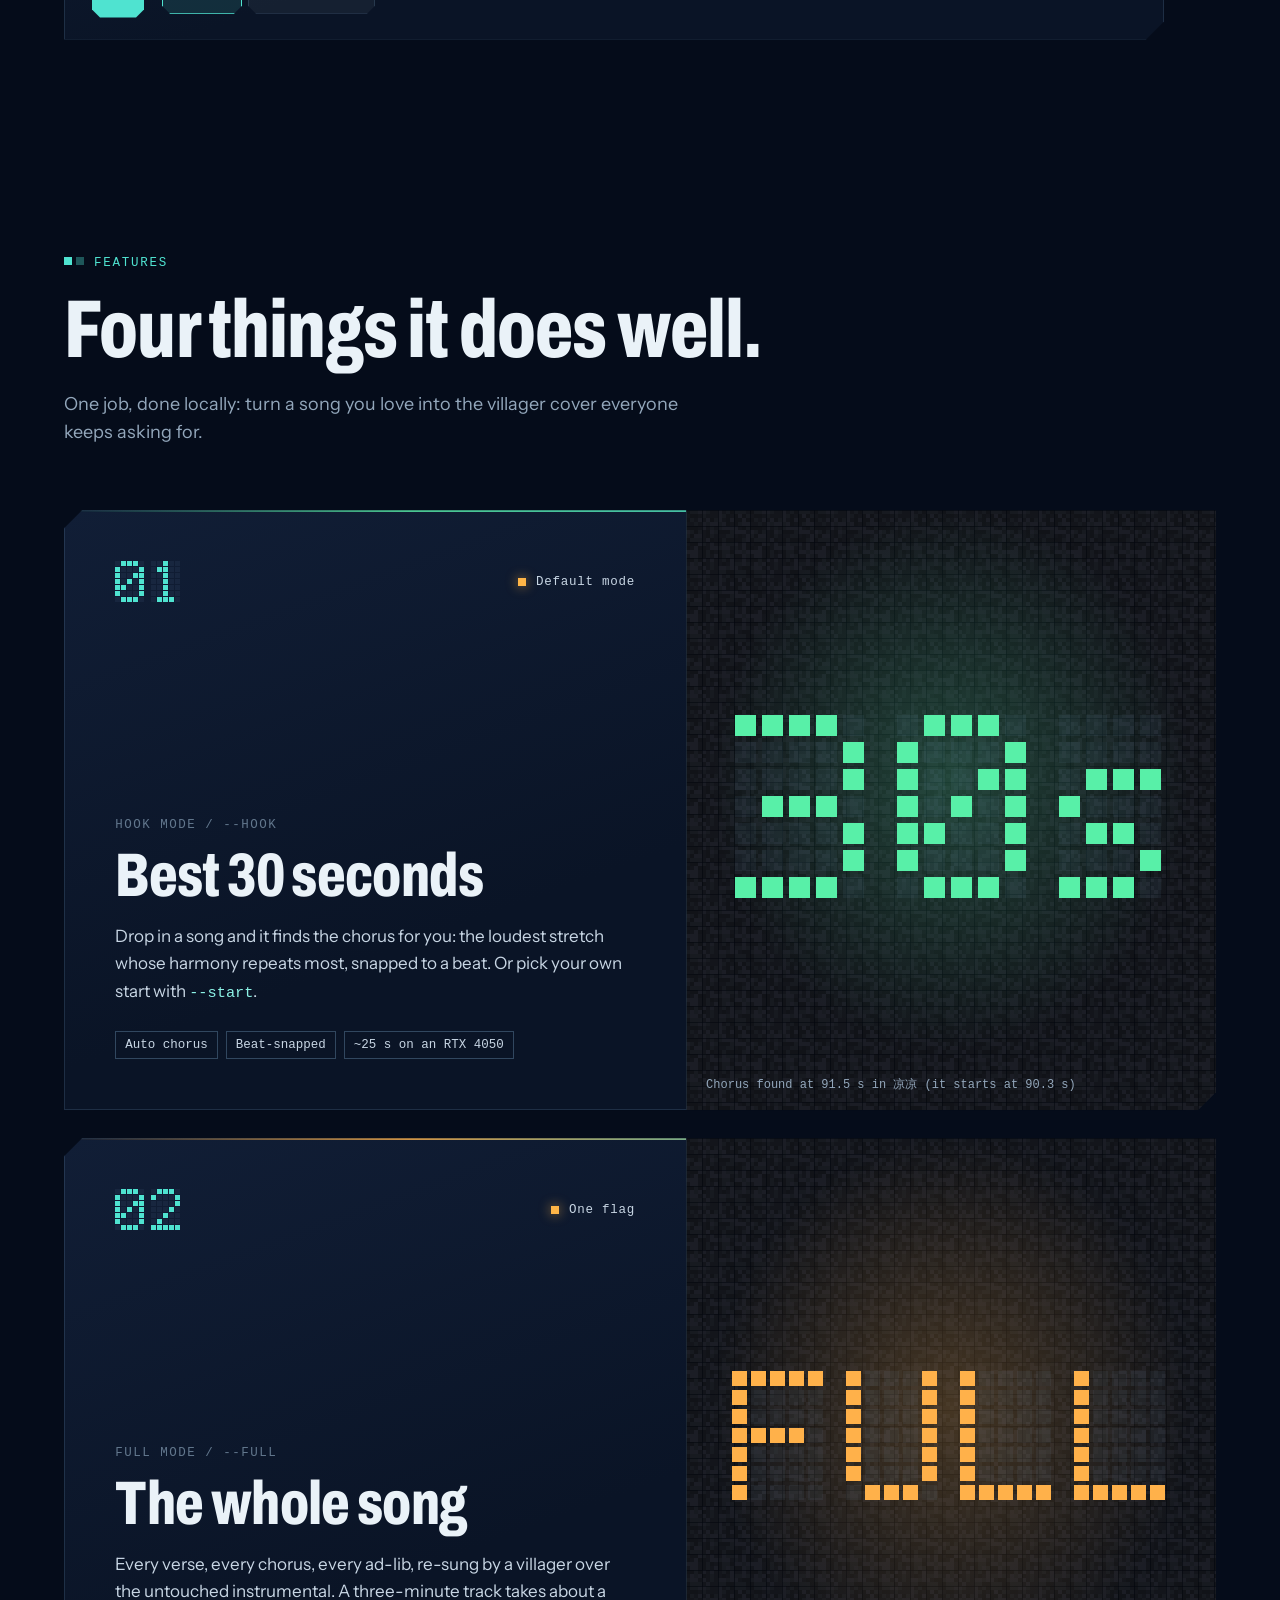
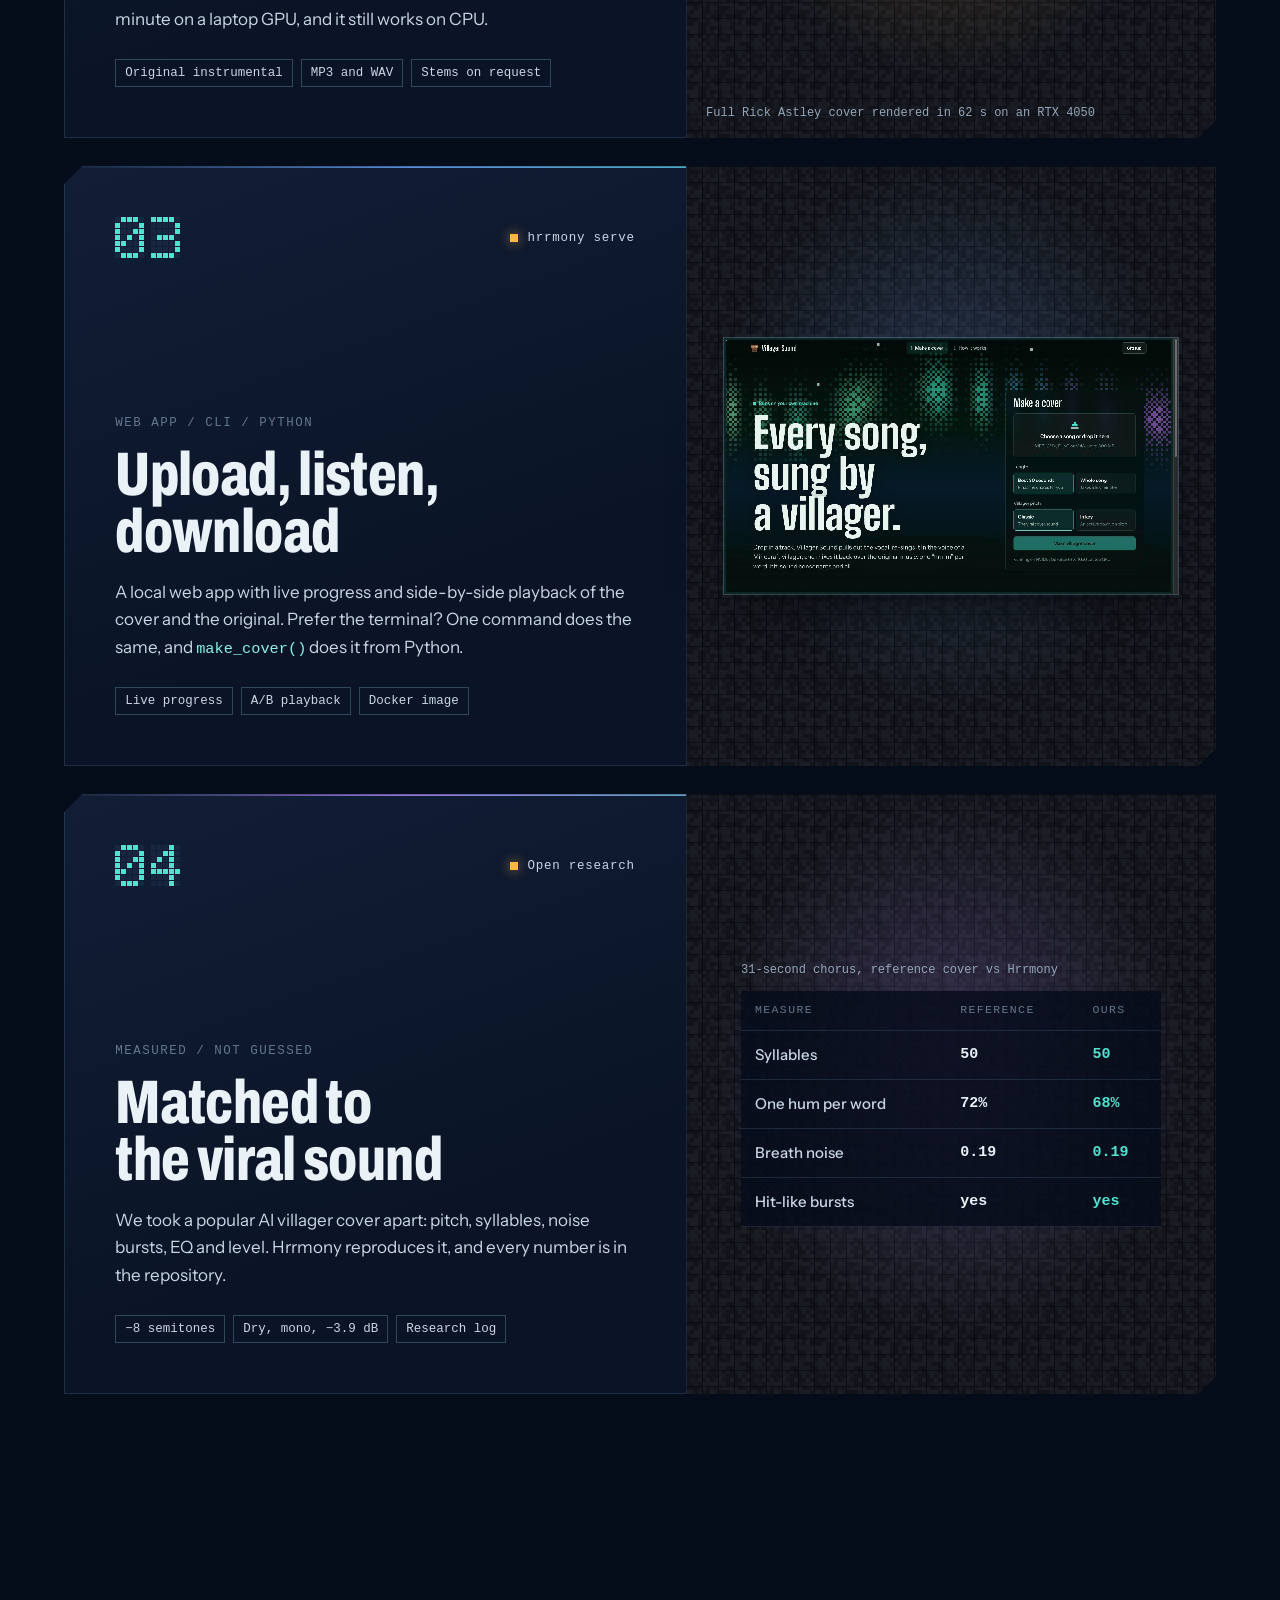
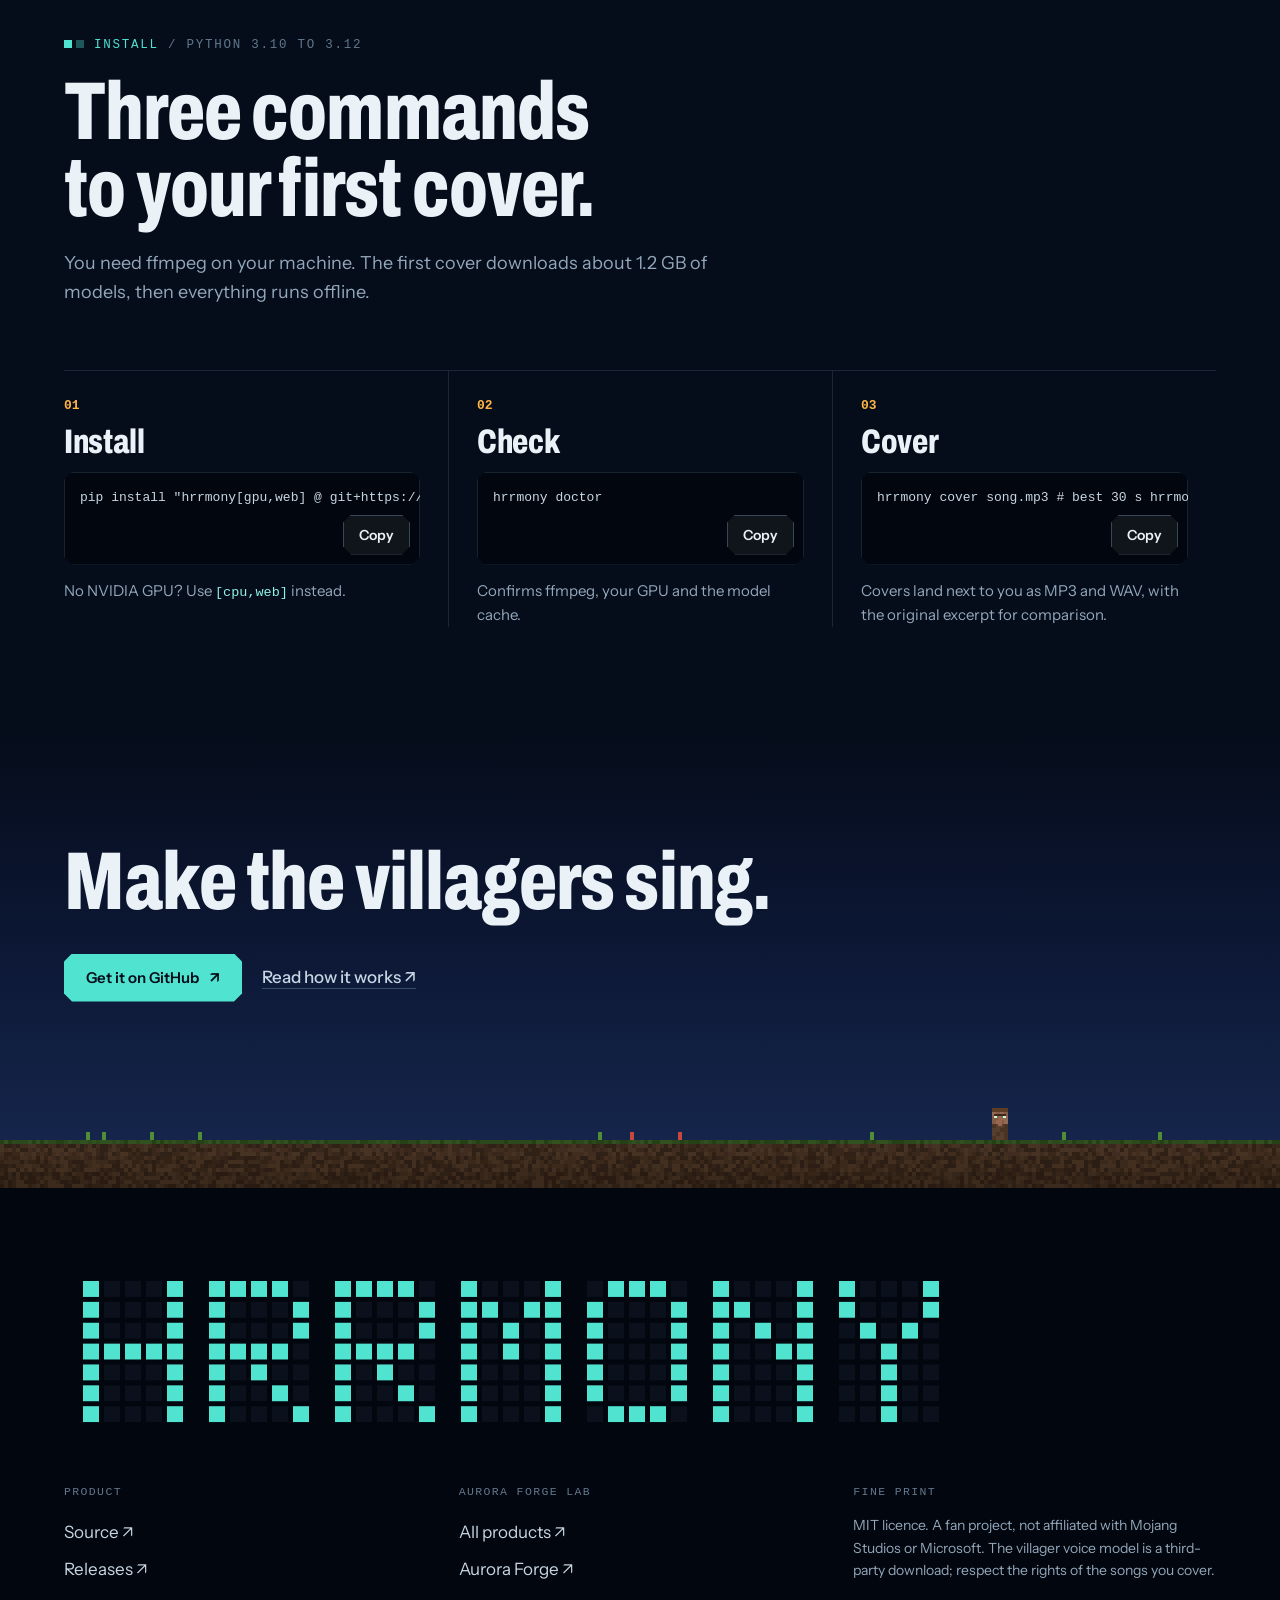
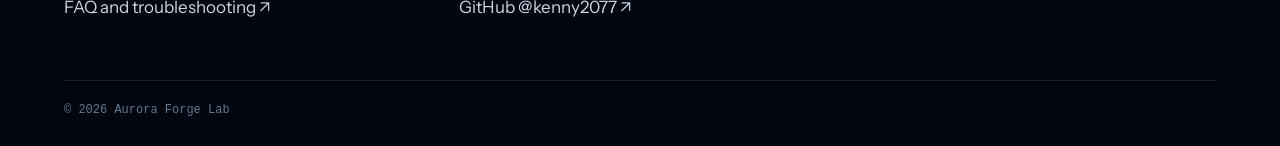
==== commit 3082b5e0: "refactor!: rename villager-sound to hrrmony Hrrmony = the villager's "hrmm" + harmony. The package, " ====
--- a/site/index.html
+++ b/site/index.html
@@ -3,11 +3,11 @@
 <head>
 <meta charset="utf-8">
 <meta name="viewport" content="width=device-width, initial-scale=1">
-<title>Villager Sound — every song, sung by a villager</title>
-<meta name="description" content="Villager Sound turns any song into a Minecraft villager cover on your own machine. Best 30 seconds or the whole song, free and open source. An Aurora Forge Lab product.">
+<title>Hrrmony — every song, sung by a villager</title>
+<meta name="description" content="Hrrmony turns any song into a Minecraft villager cover on your own machine. Best 30 seconds or the whole song, free and open source. An Aurora Forge Lab product.">
 <meta name="theme-color" content="#050c1a">
 <meta name="color-scheme" content="dark">
-<meta property="og:title" content="Villager Sound — every song, sung by a villager">
+<meta property="og:title" content="Hrrmony — every song, sung by a villager">
 <meta property="og:description" content="Turn any song into a Minecraft villager cover, locally. Free and open source.">
 <meta property="og:image" content="assets/screenshot.jpg">
 <link rel="icon" href="assets/favicon.svg" type="image/svg+xml">
@@ -21,16 +21,16 @@
 <a class="skip-link" href="#main">Skip to content</a>
 
 <header class="site-header" id="top">
-  <a class="brand" href="#top" aria-label="Villager Sound, back to top">
+  <a class="brand" href="#top" aria-label="Hrrmony, back to top">
     <img class="brand-mark" src="assets/villager.svg" width="28" height="28" alt="">
-    <span class="brand-text">Villager Sound</span>
+    <span class="brand-text">Hrrmony</span>
   </a>
   <nav class="nav-links" aria-label="Sections">
     <a href="#listen">Listen</a>
     <a href="#features">Features</a>
     <a href="#install">Install</a>
   </nav>
-  <a class="button button-ghost button-small nav-cta" href="https://github.com/kenny2077/villager-sound">GitHub <span aria-hidden="true">↗</span></a>
+  <a class="button button-ghost button-small nav-cta" href="https://github.com/kenny2077/hrrmony">GitHub <span aria-hidden="true">↗</span></a>
 </header>
 
 <main id="main">
@@ -39,17 +39,17 @@
     <div class="hero-inner">
       <div class="hero-copy">
         <h1 id="hero-title">Every song, sung by a villager.</h1>
-        <p class="lede">Villager Sound pulls the vocal out of any track, re-sings it in the voice of a Minecraft
+        <p class="lede">Hrrmony (the villager’s “hrmm” plus harmony) pulls the vocal out of any track, re-sings it in the voice of a Minecraft
           villager and lays it back over the original music. It runs on your own machine, so your music
           never leaves it.</p>
         <div class="actions">
-          <a class="button button-primary" href="#install">Install Villager Sound</a>
+          <a class="button button-primary" href="#install">Install Hrrmony</a>
           <a class="button button-ghost" href="#listen">Hear the demo</a>
         </div>
       </div>
 
       <nav class="lab-index glow" aria-label="What it does">
-        <div class="lab-index-head"><span>Spec sheet</span><span>v0.1.0</span></div>
+        <div class="lab-index-head"><span>Spec sheet</span><span>v0.2.0</span></div>
         <ol>
           <li><a href="#feature-hook"><span class="ix">01</span><span class="ix-name">Best 30 seconds</span><span class="ix-status">Finds the chorus for you</span></a></li>
           <li><a href="#feature-full"><span class="ix">02</span><span class="ix-name">Whole song</span><span class="ix-status">About a minute on a laptop GPU</span></a></li>
@@ -73,7 +73,7 @@
     <header class="section-head">
       <p class="kicker">Listen <span>/ Public-domain demo</span></p>
       <h2 id="listen-title">Same song. One villager.</h2>
-      <p class="sub">“Happy Birthday” with a synthetic singer, then the same take through Villager Sound.
+      <p class="sub">“Happy Birthday” with a synthetic singer, then the same take through Hrrmony.
         Switch voices while it plays; the music keeps going.</p>
     </header>
 
@@ -133,7 +133,7 @@
     <article class="card card-3 glow" id="feature-app">
       <div class="card-copy">
         <div class="card-top"><span class="glyph glyph-index" data-glyph="03"><span class="glyph-text">03</span></span>
-          <span class="status"><span></span>villager-sound serve</span></div>
+          <span class="status"><span></span>hrrmony serve</span></div>
         <p class="card-kicker">Web app <span>/</span> CLI <span>/</span> Python</p>
         <h3>Upload, listen, download</h3>
         <p class="card-lede">A local web app with live progress and side-by-side playback of the cover and the original.
@@ -141,7 +141,7 @@
         <ul class="tags"><li>Live progress</li><li>A/B playback</li><li>Docker image</li></ul>
       </div>
       <figure class="card-media card-shot"><img src="assets/screenshot.jpg" width="1440" height="812" loading="lazy"
-        alt="The Villager Sound web app: a song upload box with Best 30 seconds and Whole song options"></figure>
+        alt="The Hrrmony web app: a song upload box with Best 30 seconds and Whole song options"></figure>
     </article>
 
     <article class="card card-4 glow" id="feature-measured">
@@ -151,12 +151,12 @@
         <p class="card-kicker">Measured <span>/</span> not guessed</p>
         <h3>Matched to the viral sound</h3>
         <p class="card-lede">We took a popular AI villager cover apart: pitch, syllables, noise bursts, EQ and level.
-          Villager Sound reproduces it, and every number is in the repository.</p>
+          Hrrmony reproduces it, and every number is in the repository.</p>
         <ul class="tags"><li>−8 semitones</li><li>Dry, mono, −3.9 dB</li><li>Research log</li></ul>
       </div>
       <figure class="card-media">
         <table class="metrics">
-          <caption>31-second chorus, reference cover vs Villager Sound</caption>
+          <caption>31-second chorus, reference cover vs Hrrmony</caption>
           <thead><tr><th scope="col">Measure</th><th scope="col">Reference</th><th scope="col">Ours</th></tr></thead>
           <tbody>
             <tr><th scope="row">Syllables</th><td>50</td><td>50</td></tr>
@@ -178,21 +178,21 @@
     <ol class="steps">
       <li>
         <h3>Install</h3>
-        <div class="code"><pre><code>pip install "villager-sound[gpu,web] @ git+https://github.com/kenny2077/villager-sound"</code></pre>
+        <div class="code"><pre><code>pip install "hrrmony[gpu,web] @ git+https://github.com/kenny2077/hrrmony"</code></pre>
           <button class="copy button button-ghost button-small" type="button">Copy</button></div>
         <p>No NVIDIA GPU? Use <code>[cpu,web]</code> instead.</p>
       </li>
       <li>
         <h3>Check</h3>
-        <div class="code"><pre><code>villager-sound doctor</code></pre>
+        <div class="code"><pre><code>hrrmony doctor</code></pre>
           <button class="copy button button-ghost button-small" type="button">Copy</button></div>
         <p>Confirms ffmpeg, your GPU and the model cache.</p>
       </li>
       <li>
         <h3>Cover</h3>
-        <div class="code"><pre><code>villager-sound cover song.mp3        # best 30 s
-villager-sound cover song.mp3 --full # whole song
-villager-sound serve                 # web app</code></pre>
+        <div class="code"><pre><code>hrrmony cover song.mp3        # best 30 s
+hrrmony cover song.mp3 --full # whole song
+hrrmony serve                 # web app</code></pre>
           <button class="copy button button-ghost button-small" type="button">Copy</button></div>
         <p>Covers land next to you as MP3 and WAV, with the original excerpt for comparison.</p>
       </li>
@@ -203,20 +203,20 @@
     <canvas class="ground" id="ground" aria-hidden="true"></canvas>
     <h2 id="cta-title">Make the villagers sing.</h2>
     <div class="actions">
-      <a class="button button-primary" href="https://github.com/kenny2077/villager-sound">Get it on GitHub <span aria-hidden="true">↗</span></a>
-      <a class="text-link" href="https://github.com/kenny2077/villager-sound/blob/main/docs/how-it-works.md">Read how it works <span aria-hidden="true">↗</span></a>
+      <a class="button button-primary" href="https://github.com/kenny2077/hrrmony">Get it on GitHub <span aria-hidden="true">↗</span></a>
+      <a class="text-link" href="https://github.com/kenny2077/hrrmony/blob/main/docs/how-it-works.md">Read how it works <span aria-hidden="true">↗</span></a>
     </div>
   </section>
 </main>
 
 <footer class="site-footer">
-  <span class="glyph glyph-wordmark" data-glyph="VILLAGER SOUND"><span class="glyph-text">VILLAGER SOUND</span></span>
+  <span class="glyph glyph-wordmark" data-glyph="HRRMONY"><span class="glyph-text">HRRMONY</span></span>
   <div class="footer-cols">
     <div>
       <h2>Product</h2>
-      <a href="https://github.com/kenny2077/villager-sound">Source <span aria-hidden="true">↗</span></a>
-      <a href="https://github.com/kenny2077/villager-sound/releases">Releases <span aria-hidden="true">↗</span></a>
-      <a href="https://github.com/kenny2077/villager-sound/blob/main/docs/faq.md">FAQ and troubleshooting <span aria-hidden="true">↗</span></a>
+      <a href="https://github.com/kenny2077/hrrmony">Source <span aria-hidden="true">↗</span></a>
+      <a href="https://github.com/kenny2077/hrrmony/releases">Releases <span aria-hidden="true">↗</span></a>
+      <a href="https://github.com/kenny2077/hrrmony/blob/main/docs/faq.md">FAQ and troubleshooting <span aria-hidden="true">↗</span></a>
     </div>
     <div>
       <h2>Aurora Forge Lab</h2>
--- a/site/styles.css
+++ b/site/styles.css
@@ -1,4 +1,4 @@
-/* Villager Sound product page, in the Aurora Forge Lab system: night sky, aurora light,
+/* Hrrmony product page, in the Aurora Forge Lab system: night sky, aurora light,
    amber signal, and one motif: the lamp field. */
 
 :root {
@@ -295,7 +295,7 @@
 .ground { position: absolute; left: 0; right: 0; bottom: 0; width: 100%; height: 96px; image-rendering: pixelated; }
 .site-footer > * { min-width: 0; }
 .site-footer { display: grid; grid-template-columns: minmax(0, 1fr); gap: clamp(36px, 6vh, 64px); padding: clamp(56px, 10vh, 96px) var(--gutter) 28px; background: var(--deep); }
-.glyph-wordmark { width: 100%; aspect-ratio: 85 / 7; font-size: clamp(36px, 9vw, 140px); }
+.glyph-wordmark { width: min(100%, 900px); aspect-ratio: 41 / 7; font-size: clamp(48px, 12vw, 160px); }
 .footer-cols { display: grid; grid-template-columns: repeat(3, minmax(0, 1fr)); gap: 32px; }
 .footer-cols h2 { margin-bottom: 14px; color: var(--faint); font: 500 11.5px/1.3 var(--mono); letter-spacing: .12em; text-transform: uppercase; }
 .footer-cols a { display: block; padding: 5px 0; color: var(--ink-2); text-decoration: none; }
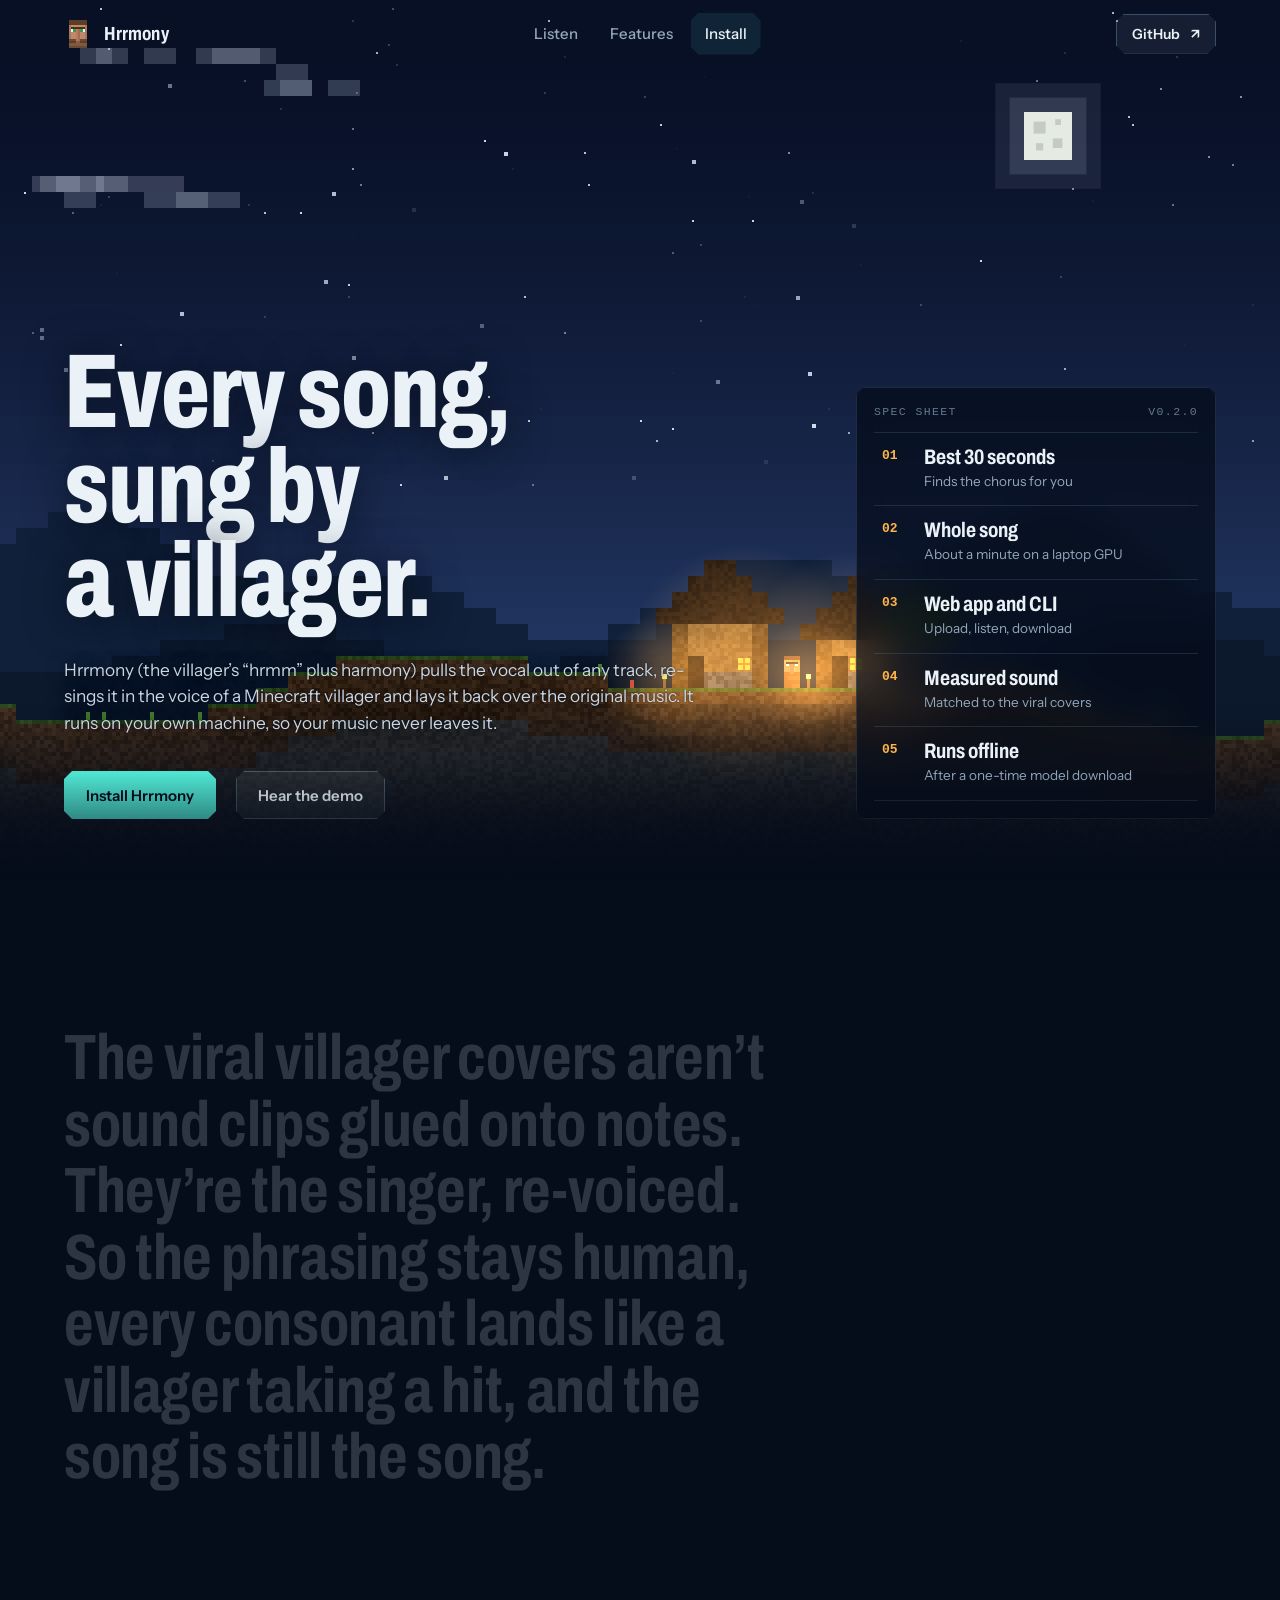
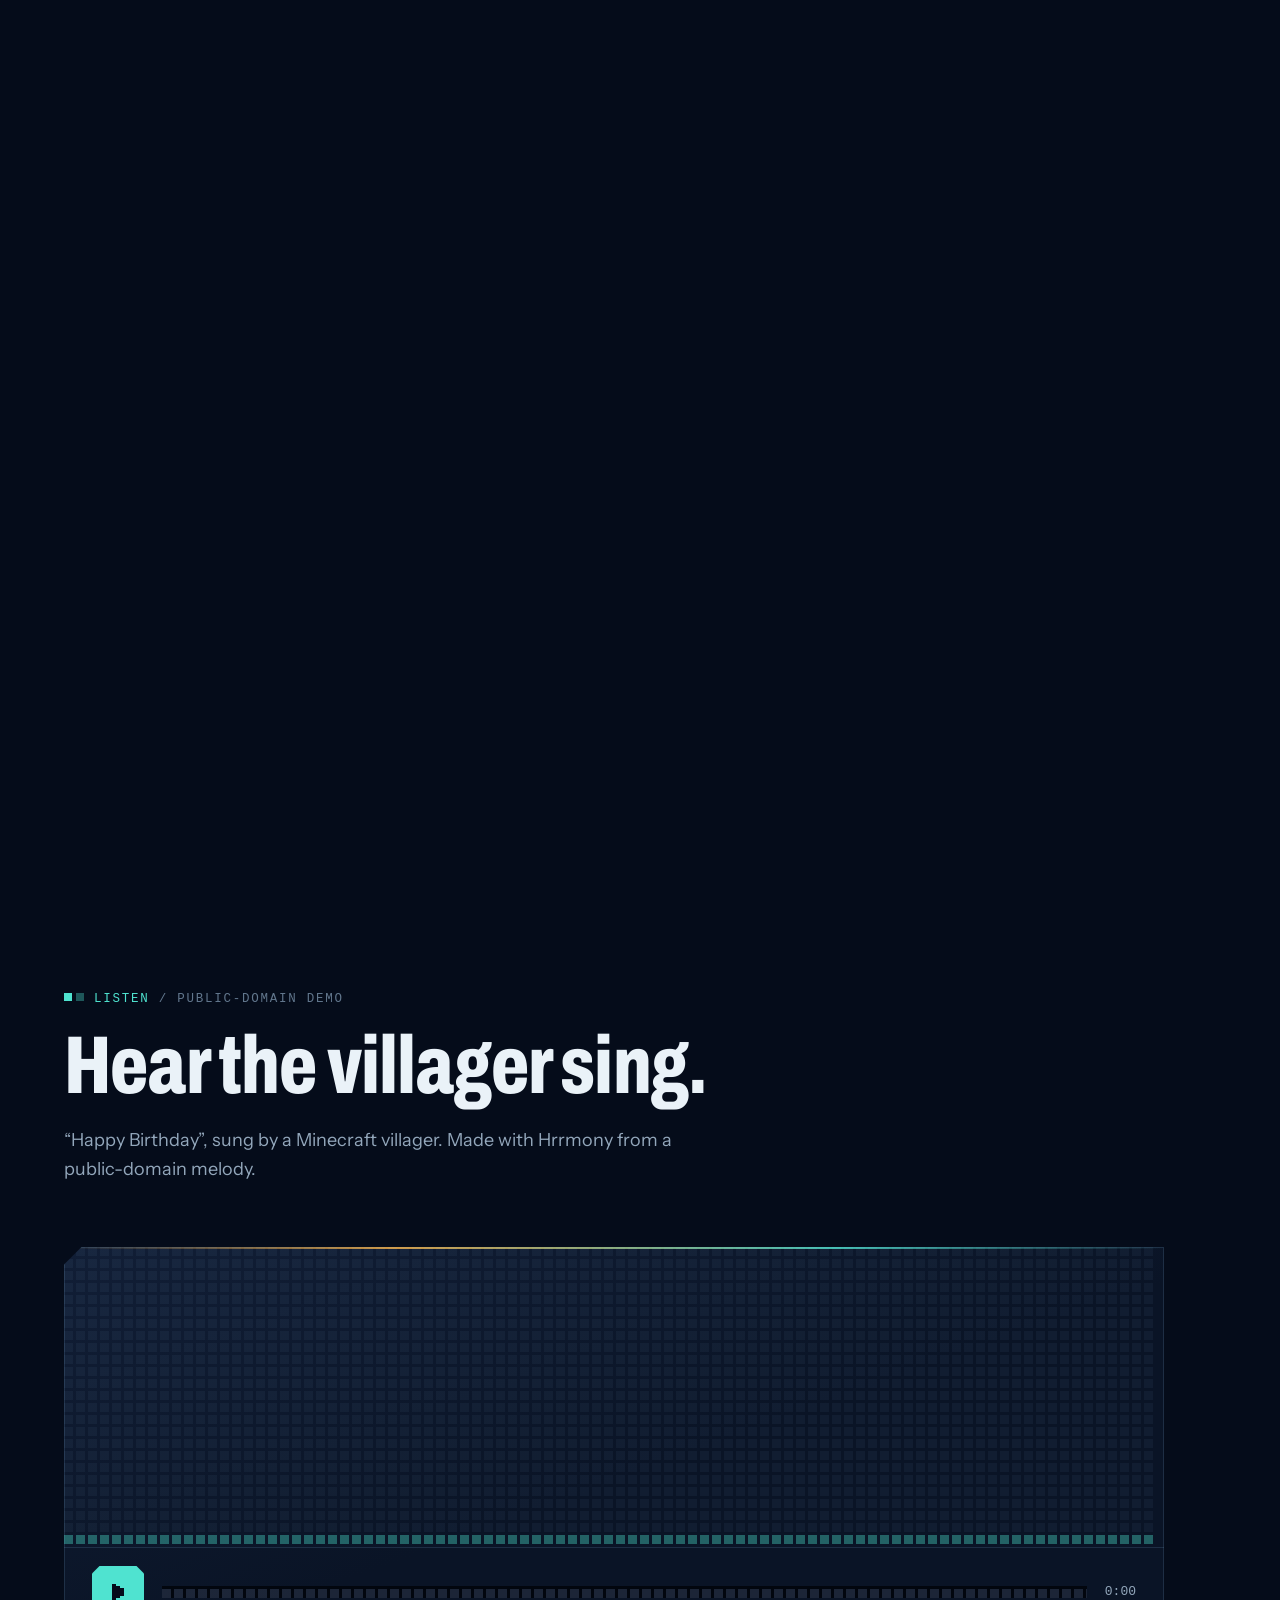
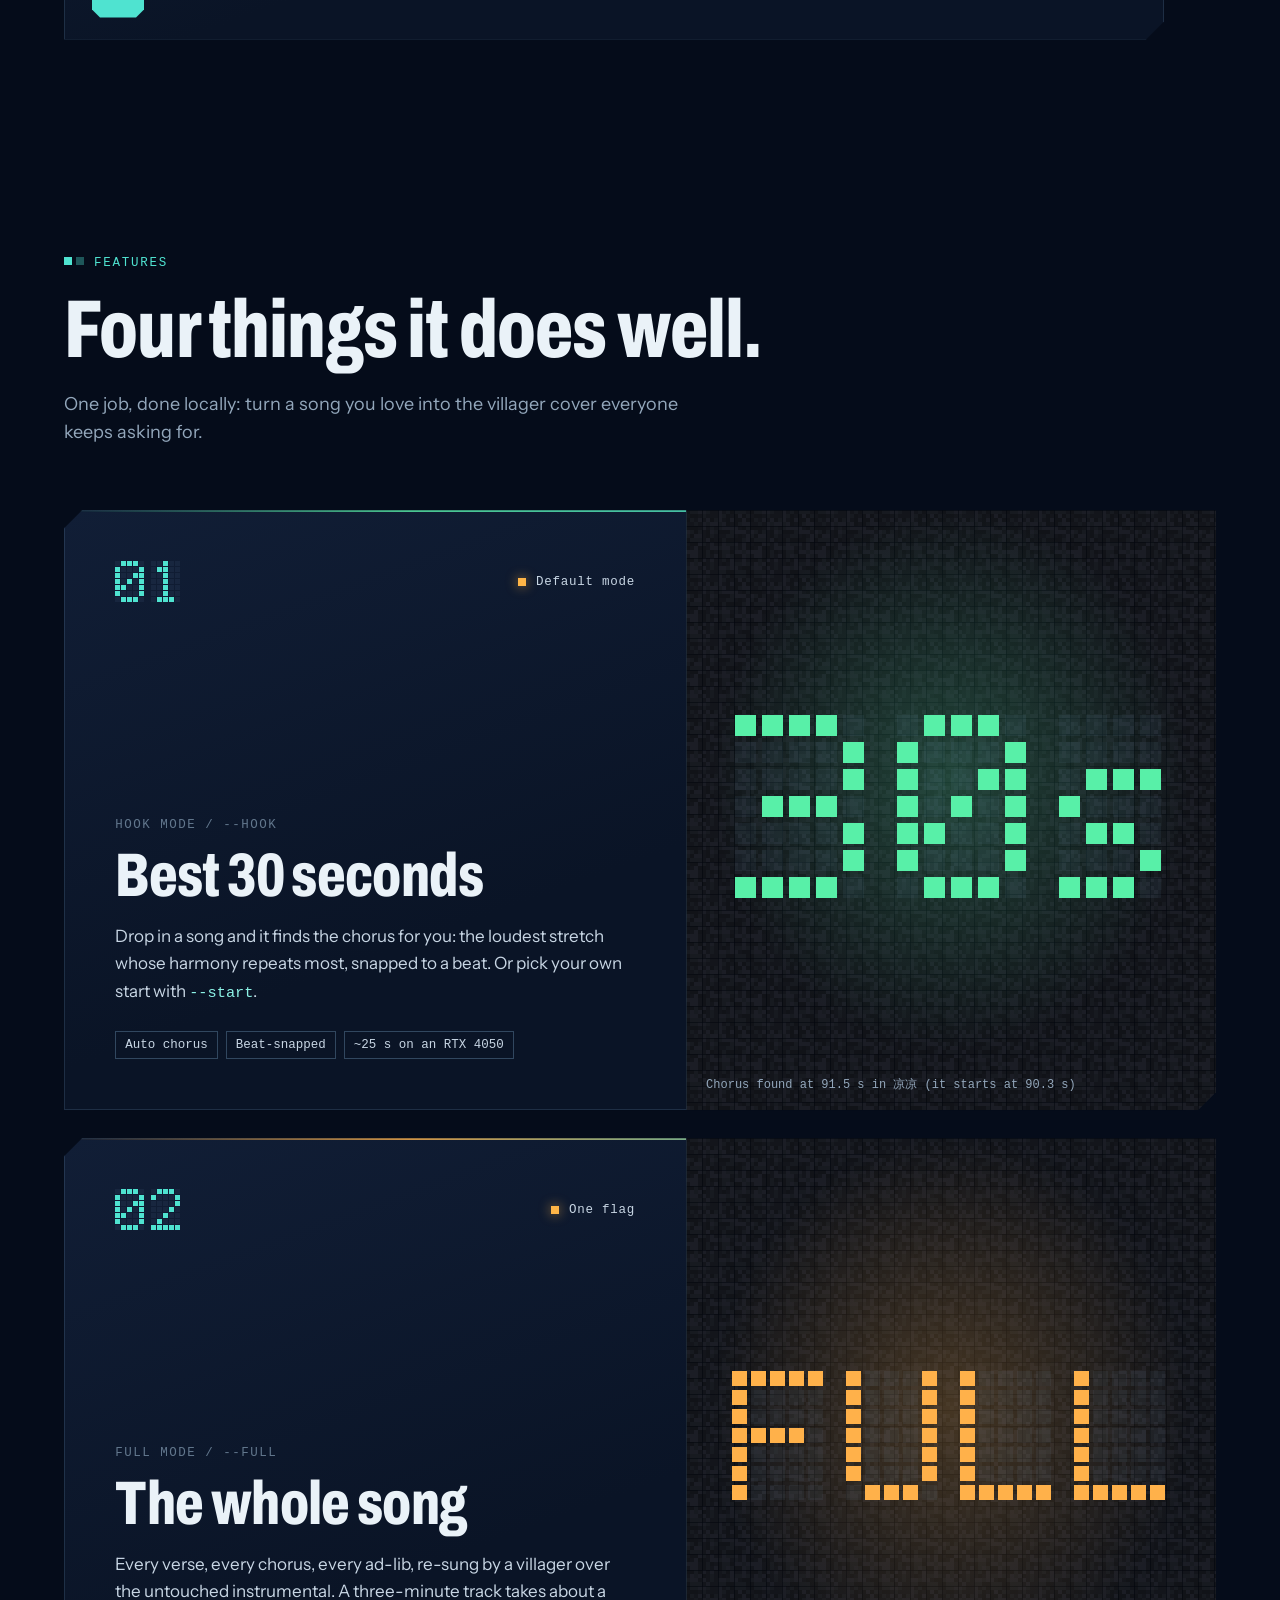
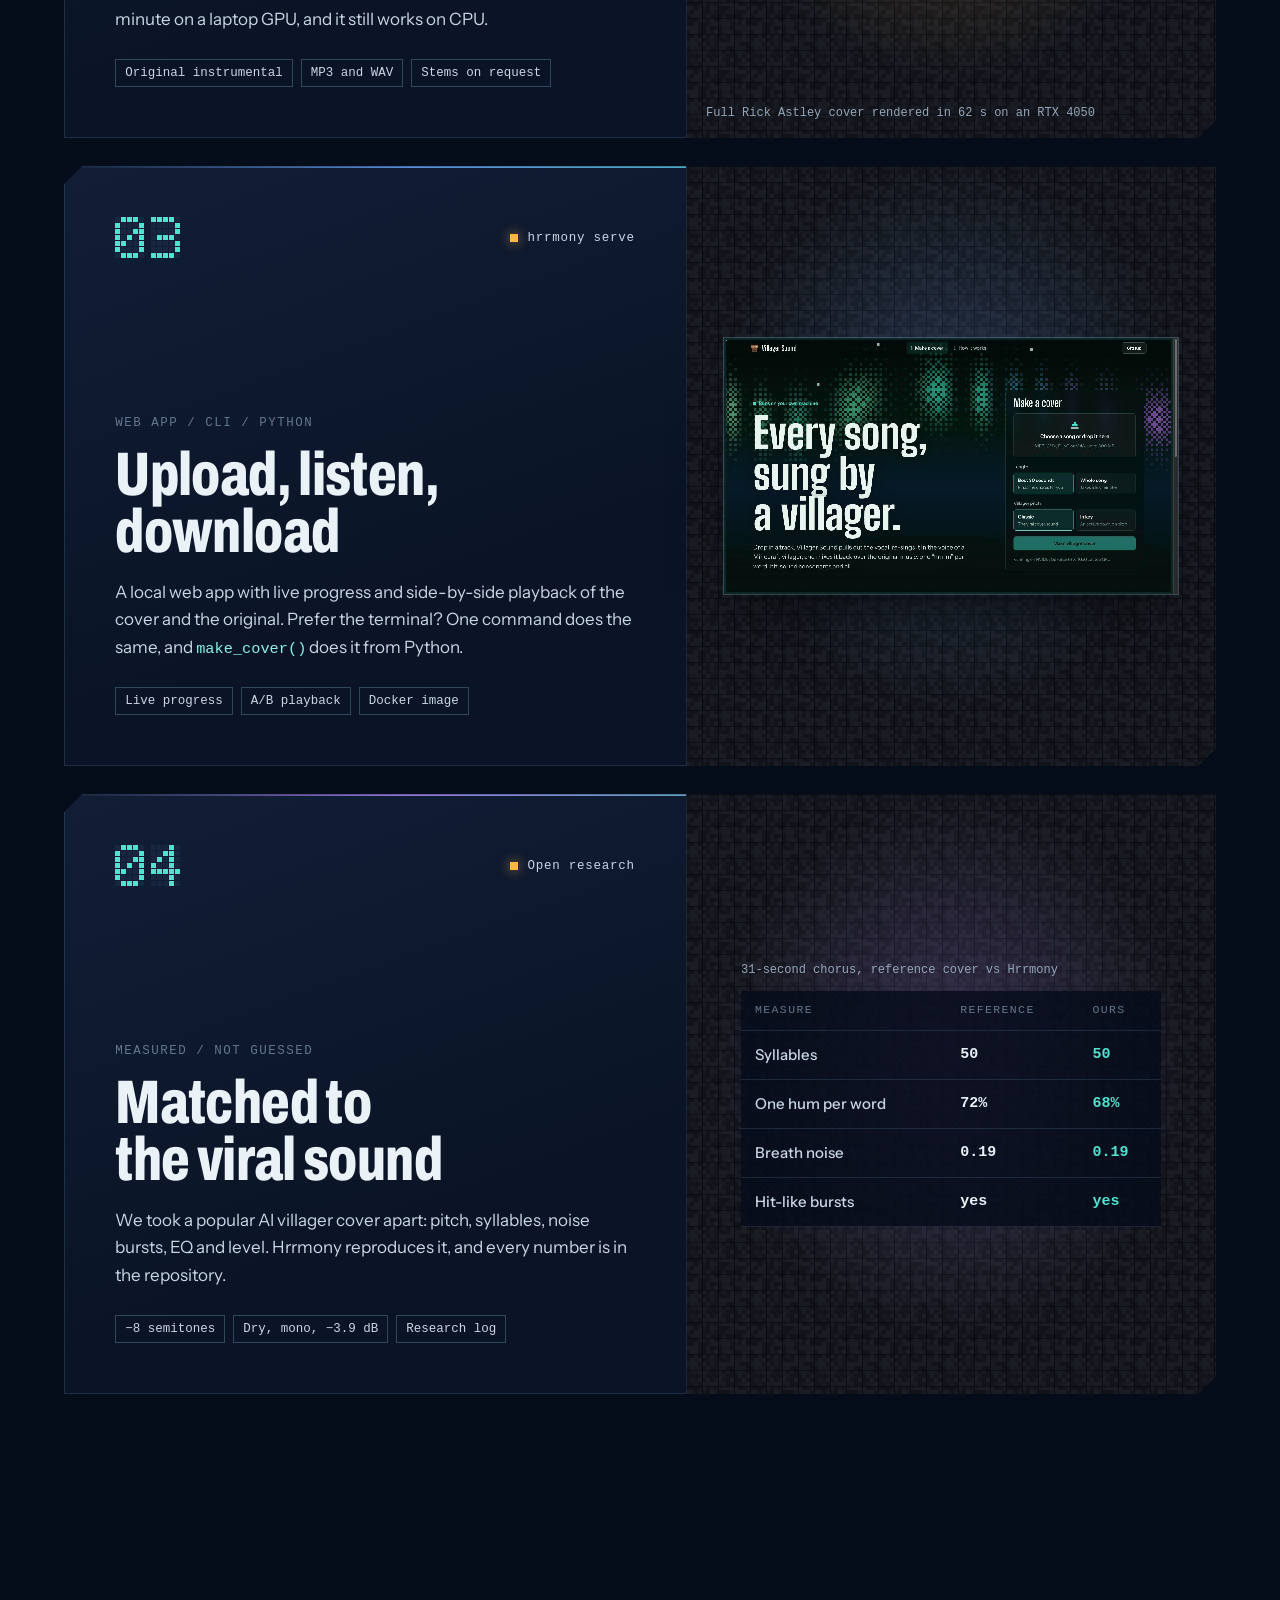
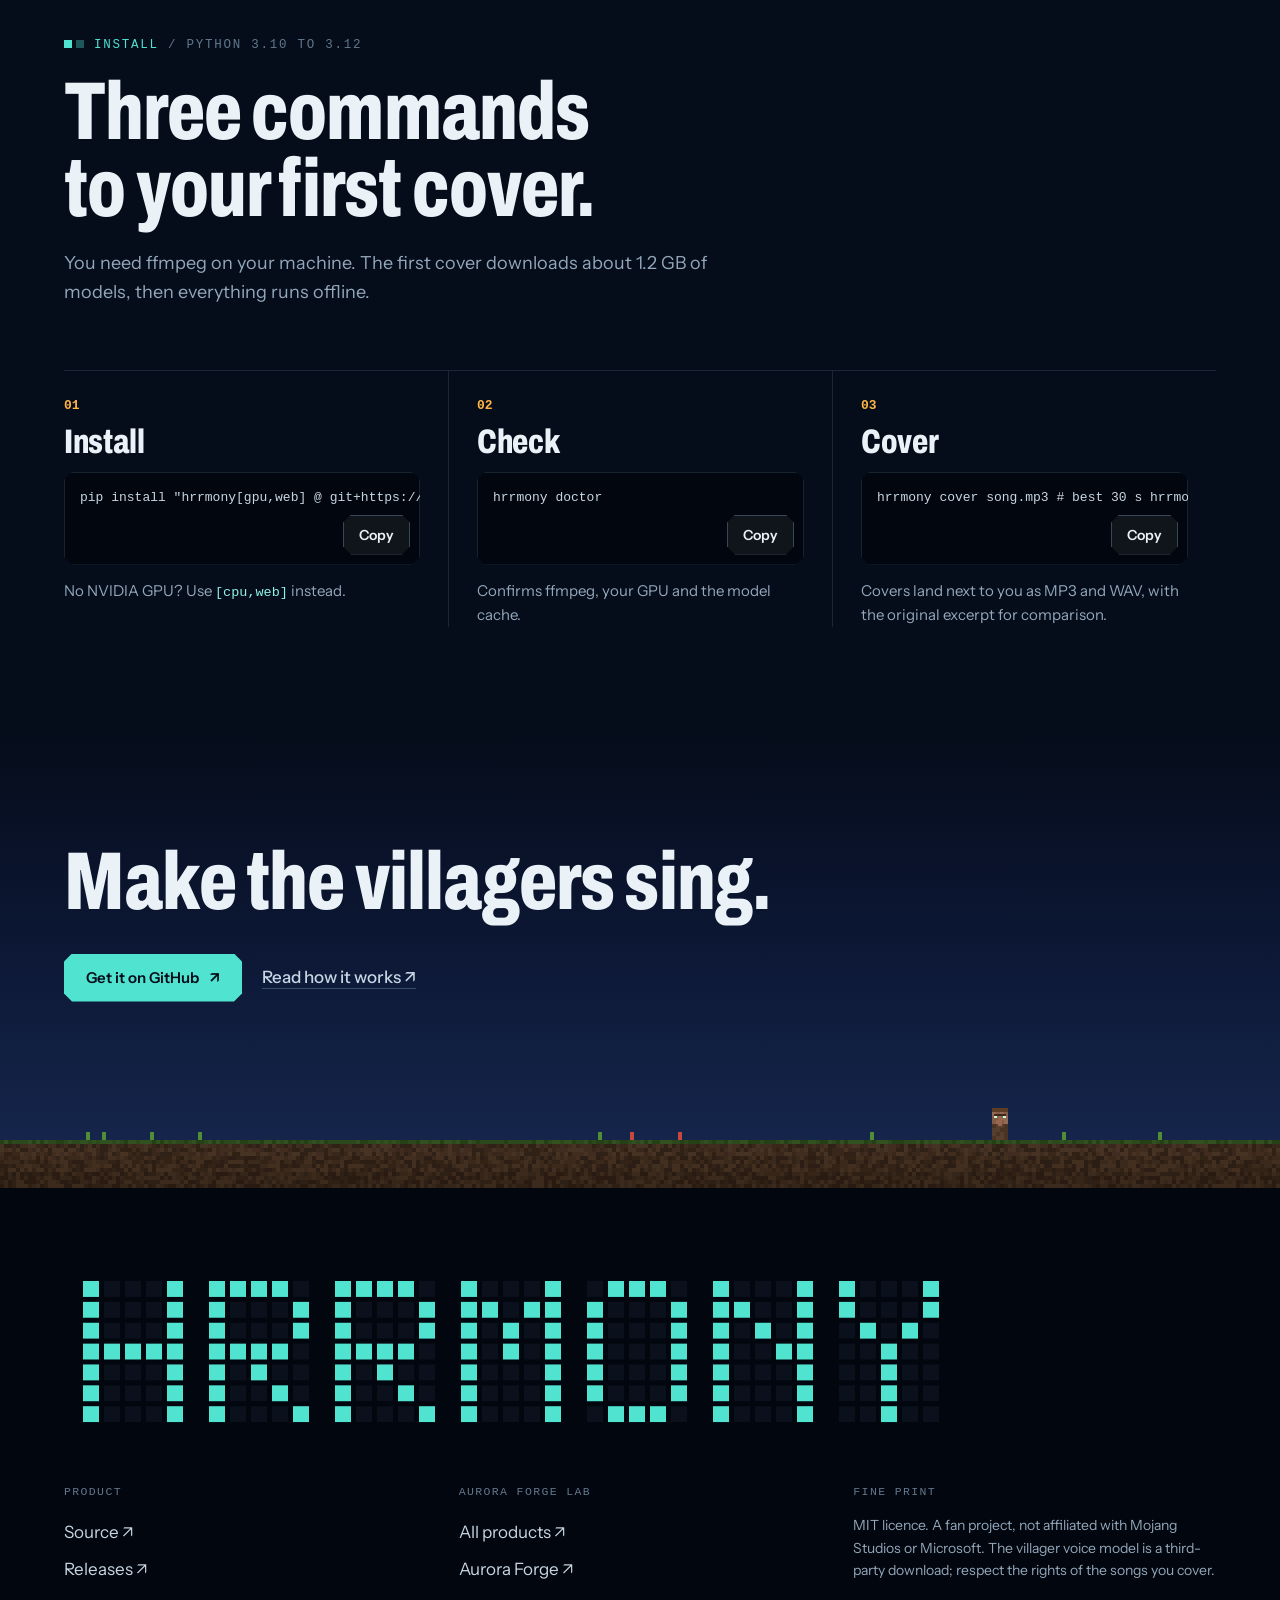
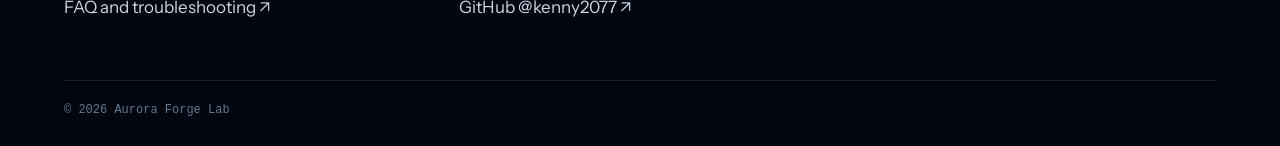
==== commit dc51dfc2: "feat(site): make the demo villager-only The Listen section now plays just the villager cover; the sy" ====
--- a/site/index.html
+++ b/site/index.html
@@ -72,9 +72,8 @@
   <section class="listen" id="listen" aria-labelledby="listen-title">
     <header class="section-head">
       <p class="kicker">Listen <span>/ Public-domain demo</span></p>
-      <h2 id="listen-title">Same song. One villager.</h2>
-      <p class="sub">“Happy Birthday” with a synthetic singer, then the same take through Hrrmony.
-        Switch voices while it plays; the music keeps going.</p>
+      <h2 id="listen-title">Hear the villager sing.</h2>
+      <p class="sub">“Happy Birthday”, sung by a Minecraft villager. Made with Hrrmony from a public-domain melody.</p>
     </header>
 
     <div class="player glow" id="player">
@@ -83,15 +82,10 @@
         <button class="play" id="play" type="button" aria-label="Play">
           <svg viewBox="0 0 10 10" shape-rendering="crispEdges" aria-hidden="true"><path class="i-play" d="M2 1h2v1h2v1h2v4H6v1H4v1H2z"/><path class="i-pause" d="M2 1h2v8H2zM6 1h2v8H6z"/></svg>
         </button>
-        <div class="ab" role="radiogroup" aria-label="Voice">
-          <label><input type="radio" name="voice" value="villager" checked><span>Villager</span></label>
-          <label><input type="radio" name="voice" value="original"><span>Original singer</span></label>
-        </div>
         <div class="seek" id="seek" role="slider" tabindex="0" aria-label="Position" aria-valuemin="0" aria-valuemax="100" aria-valuenow="0"><i id="seek-fill"></i></div>
         <span class="time" id="time">0:00</span>
       </div>
       <audio id="a-villager" src="assets/demo-villager.mp3" preload="auto"></audio>
-      <audio id="a-original" src="assets/demo-original.mp3" preload="auto"></audio>
     </div>
   </section>
 
--- a/site/styles.css
+++ b/site/styles.css
@@ -205,7 +205,7 @@
 }
 .viz { display: block; width: 100%; height: clamp(160px, 26vw, 300px); }
 .player-bar {
-  display: grid; grid-template-columns: auto auto 1fr auto; align-items: center; gap: 18px;
+  display: grid; grid-template-columns: auto 1fr auto; align-items: center; gap: 18px;
   padding: 18px clamp(16px, 3vw, 28px) 22px; border-top: 1px solid var(--line);
 }
 .play {
@@ -217,16 +217,6 @@
 .play svg { width: 20px; height: 20px; fill: currentColor; }
 .play .i-pause, .player.is-playing .play .i-play { display: none; }
 .player.is-playing .play .i-pause { display: inline; }
-.ab { display: flex; gap: 6px; }
-.ab label { position: relative; cursor: pointer; }
-.ab input { position: absolute; opacity: 0; pointer-events: none; }
-.ab span {
-  display: block; padding: 11px 14px; font-size: 14px; font-weight: 600; color: var(--muted);
-  background: rgba(234, 242, 248, .05); box-shadow: inset 0 0 0 1px var(--line); clip-path: var(--chamfer);
-  transition: color .2s, background-color .2s, box-shadow .2s;
-}
-.ab input:checked + span { color: var(--ink); background: rgba(79, 227, 208, .12); box-shadow: inset 0 0 0 1px var(--aurora); }
-.ab input:focus-visible + span { outline: 2px solid var(--amber); outline-offset: 2px; }
 .seek { position: relative; height: 12px; cursor: pointer; background: var(--lamps), rgba(234, 242, 248, .08); --seam-color: var(--night-2); --cell: 8px; --seam: 2px; }
 .seek i { position: absolute; inset: 0 auto 0 0; width: 0; background: var(--lamps), var(--amber); --seam-color: var(--night-2); --cell: 8px; --seam: 2px; }
 .time { color: var(--muted); font: 500 13px/1 var(--mono); min-width: 4ch; text-align: right; }
@@ -315,9 +305,6 @@
 @media (max-width: 640px) {
   .site-header { grid-template-columns: 1fr auto; }
   .nav-links { display: none; }
-  .player-bar { grid-template-columns: auto 1fr auto; }
-  .ab { grid-column: 1 / -1; order: -1; }
-  .ab label { flex: 1; } .ab span { text-align: center; }
   .footer-cols { grid-template-columns: 1fr; }
   .statement { height: auto; margin-top: 0; }
   .statement .pin { position: static; height: auto; padding: 96px var(--gutter); }
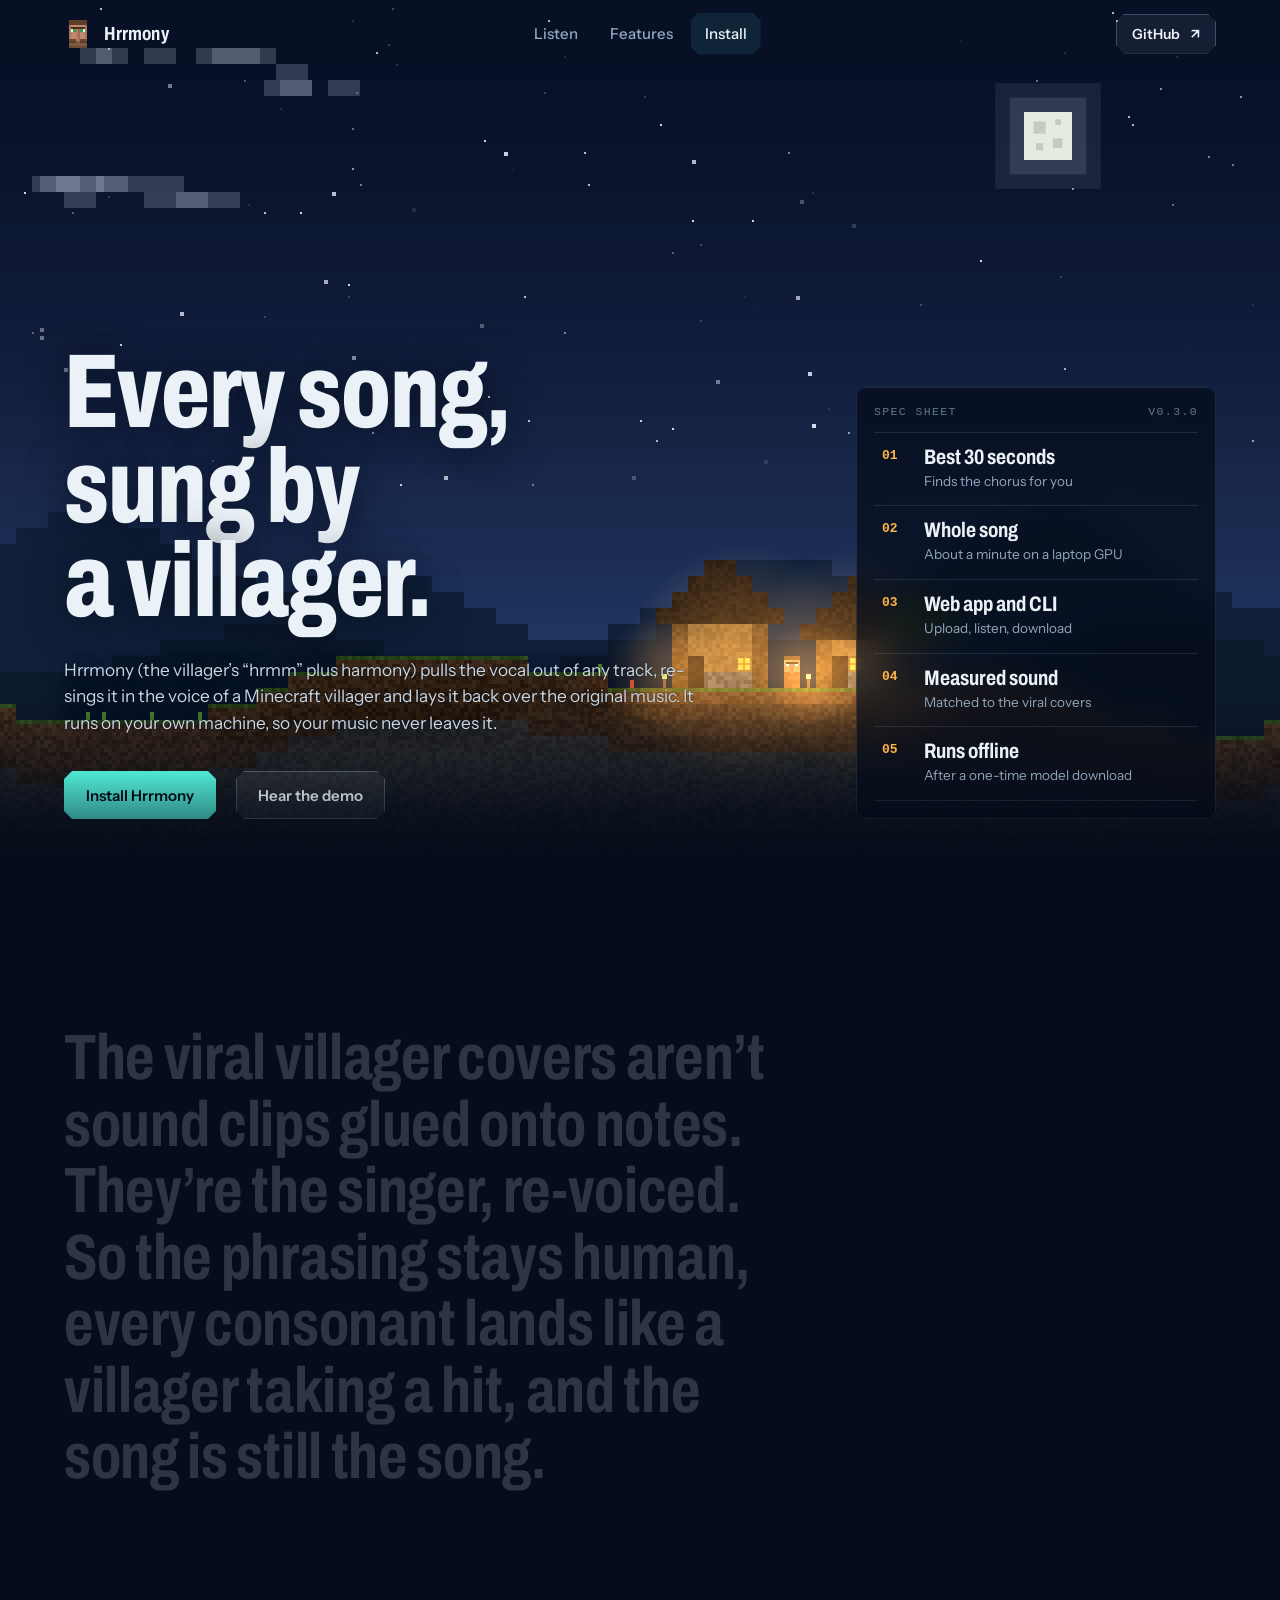
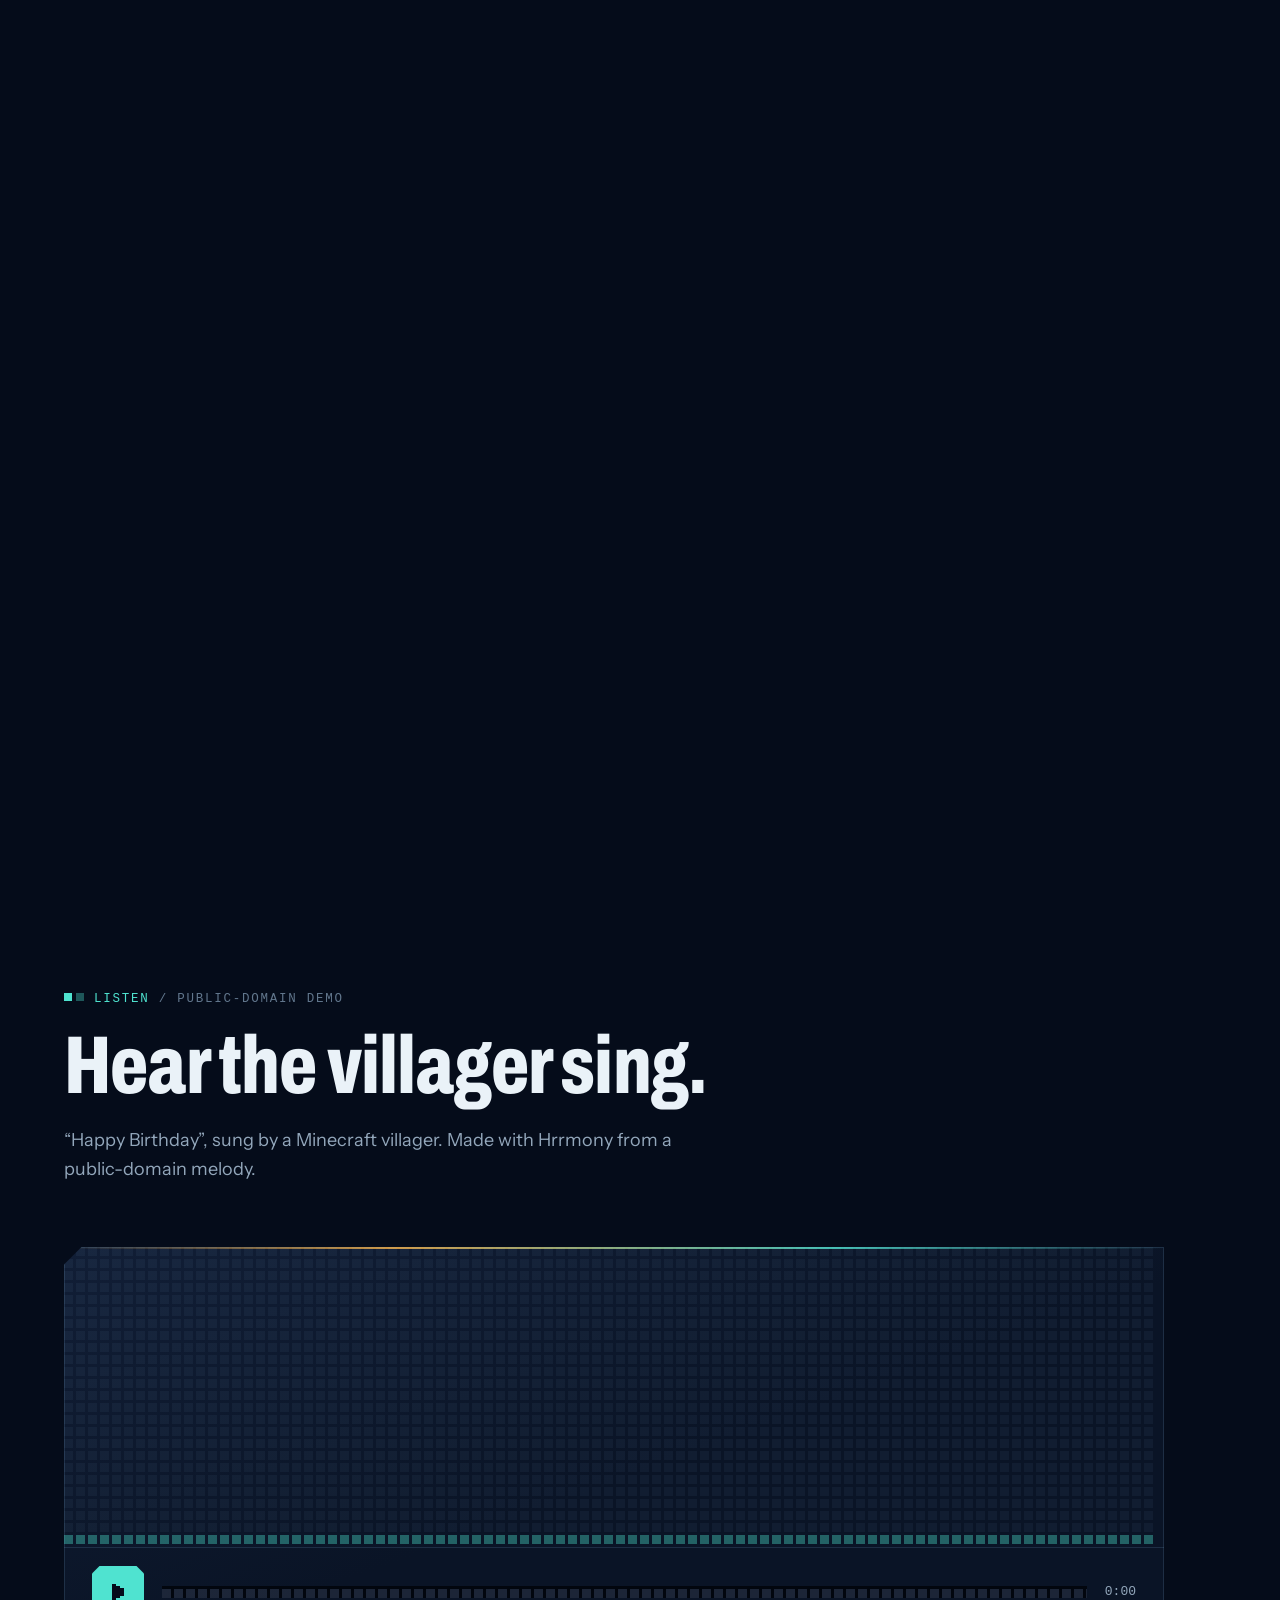
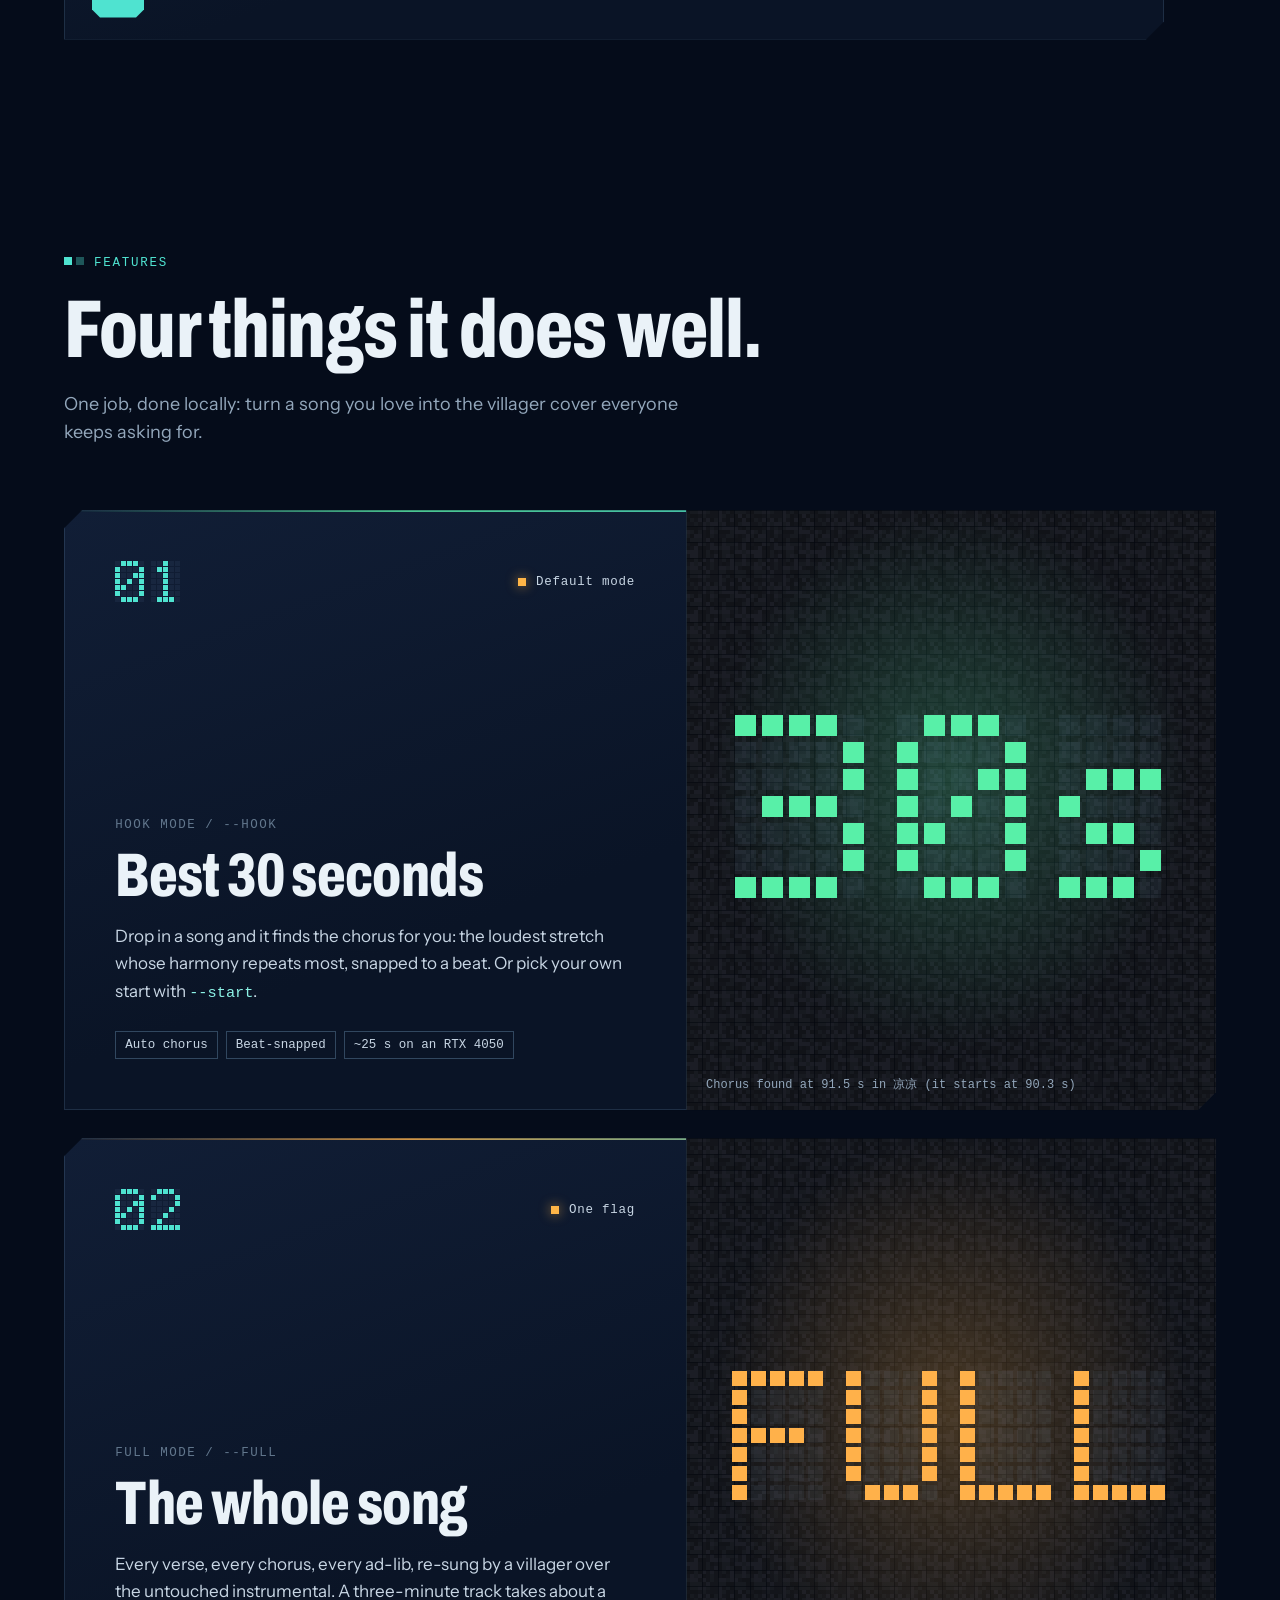
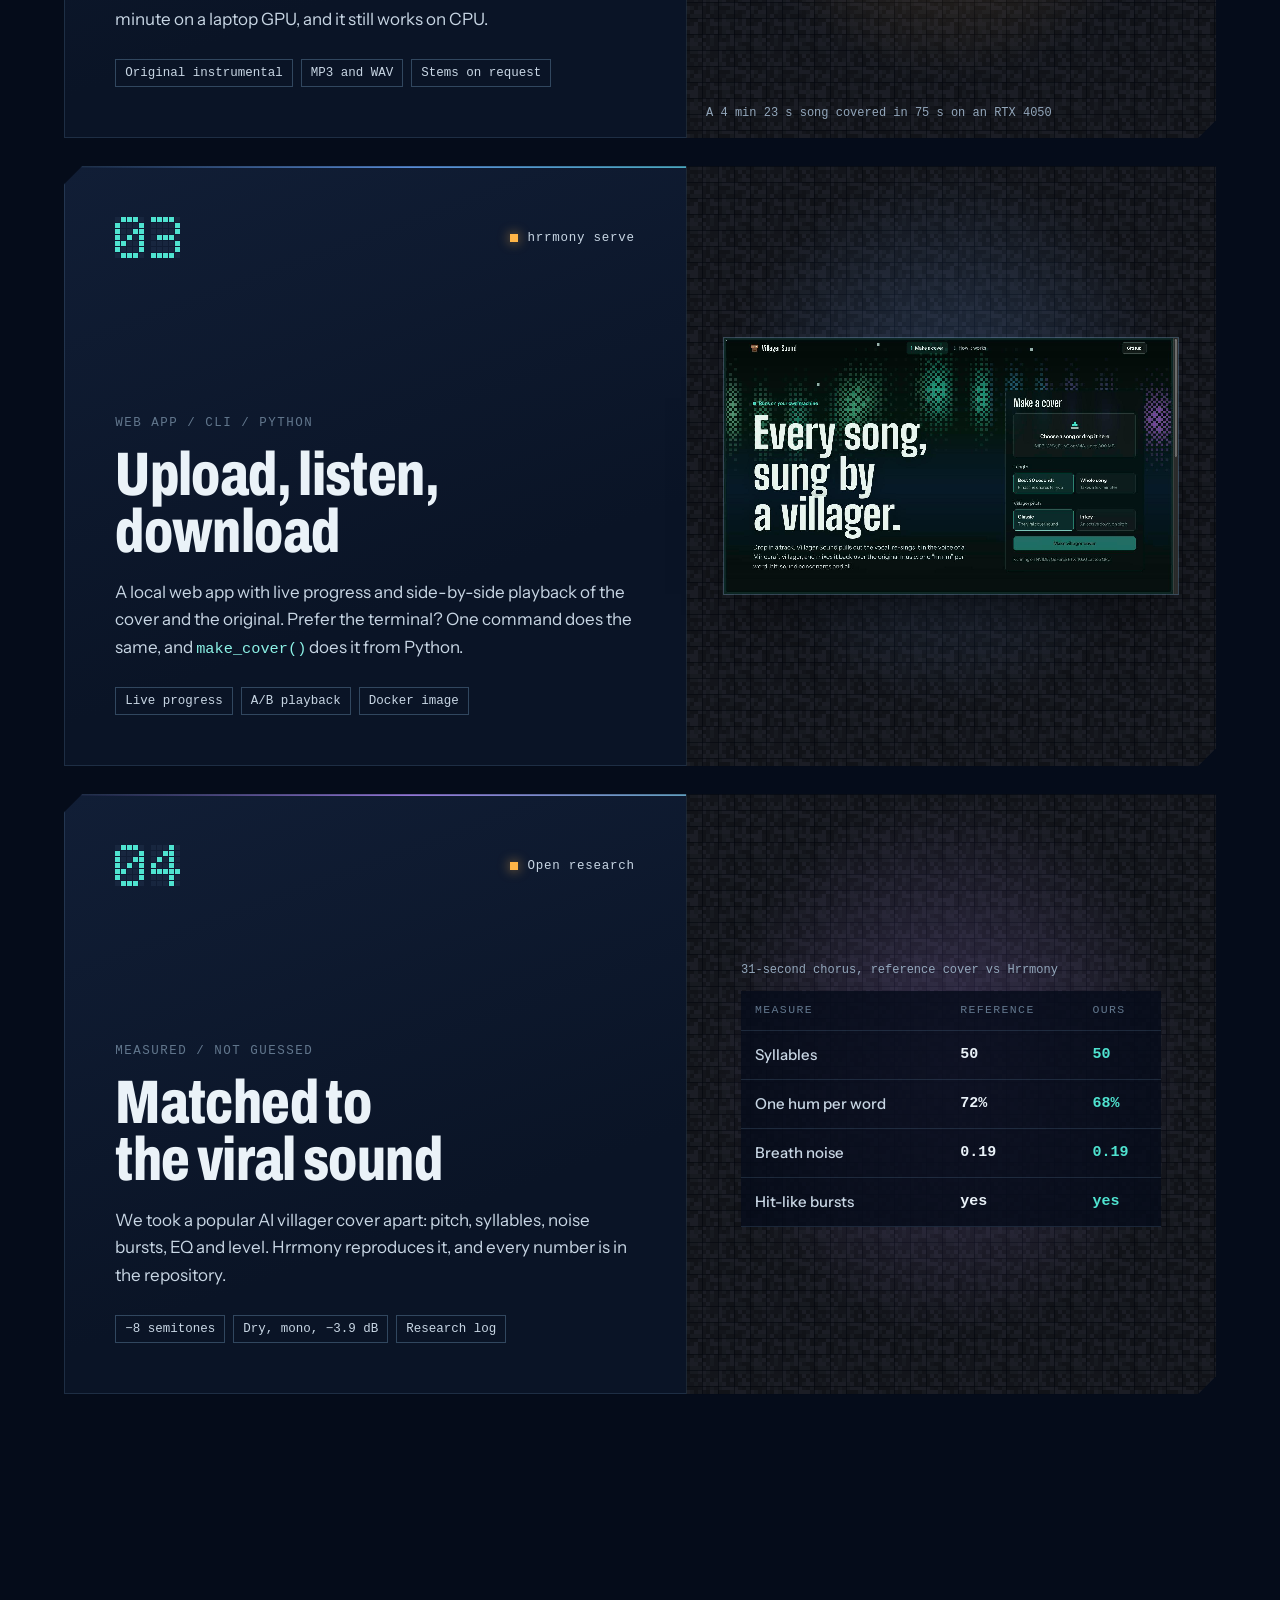
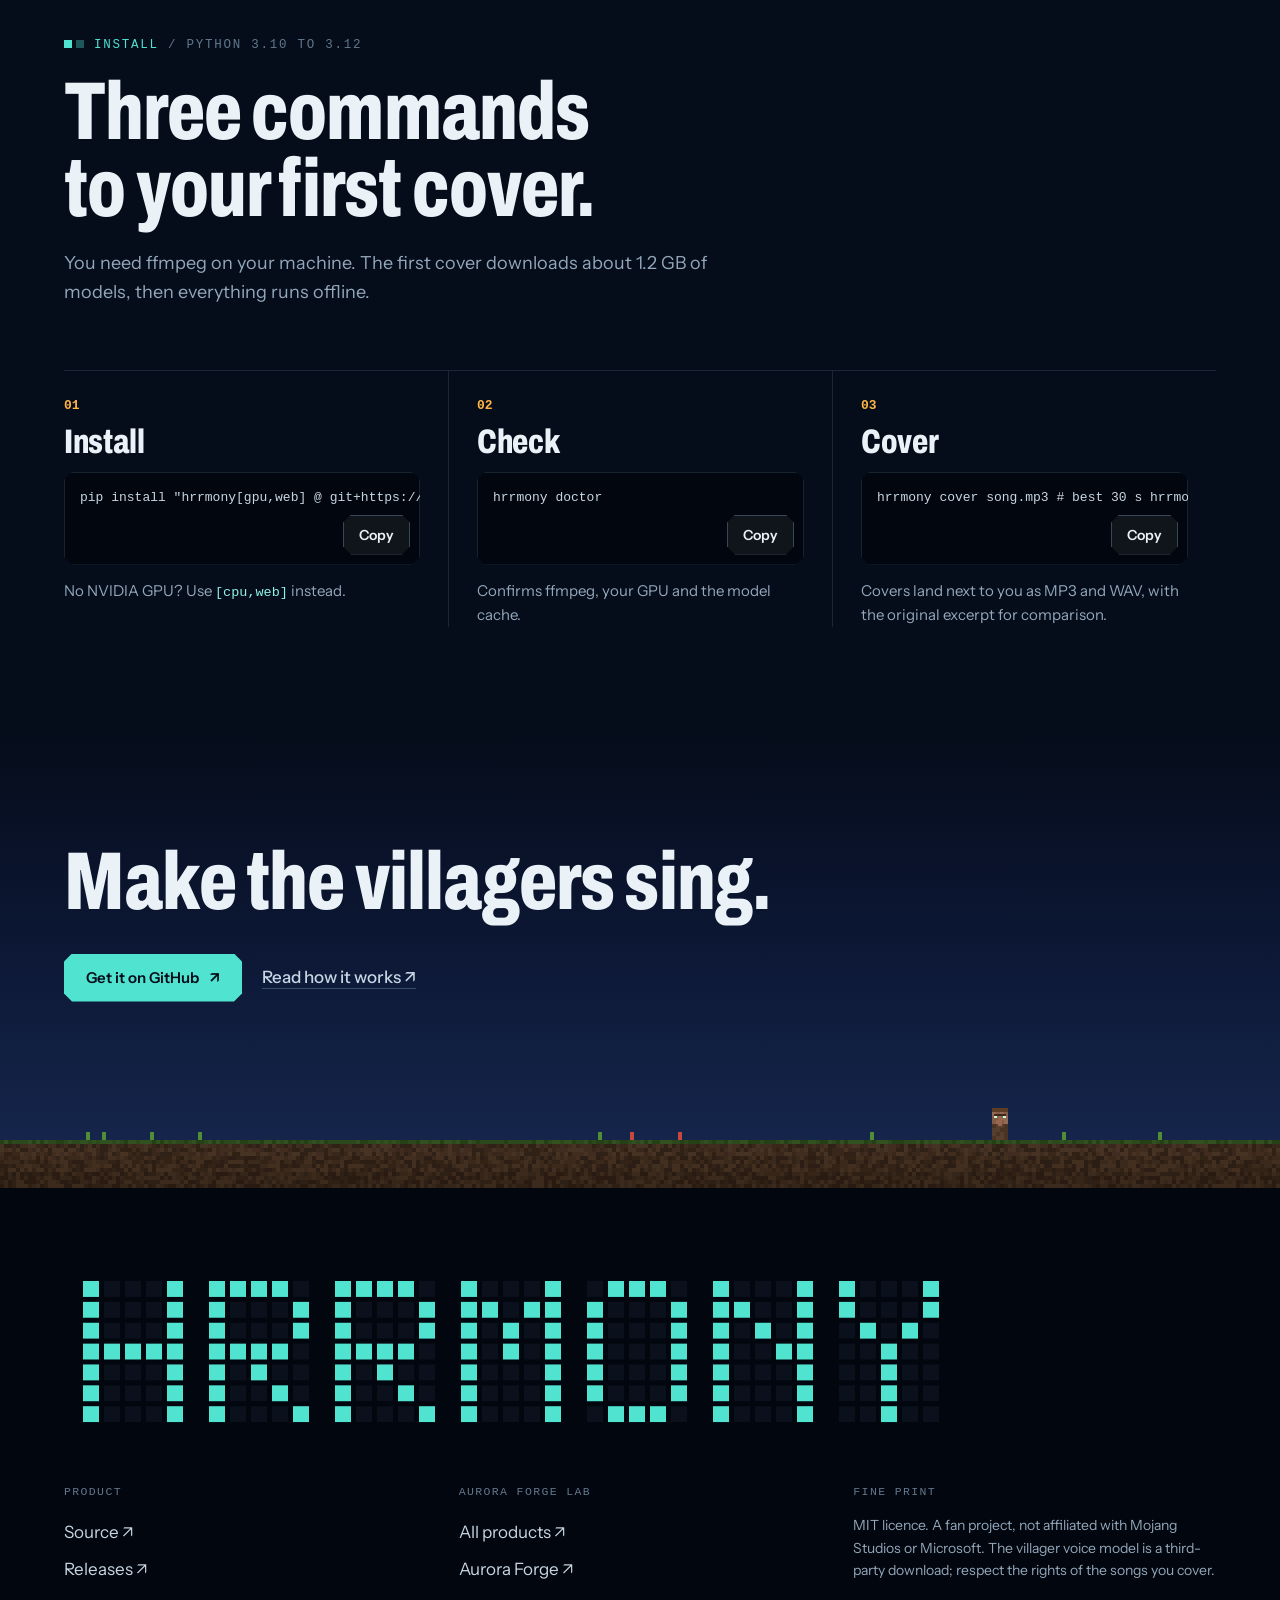
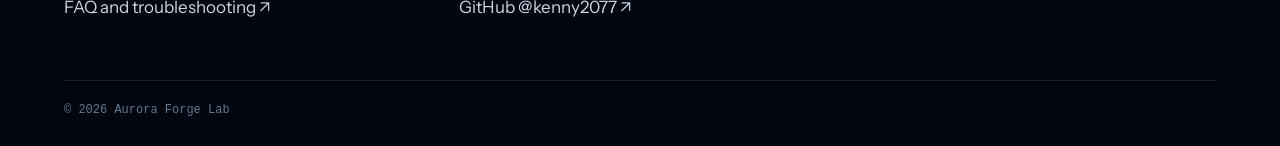
==== commit 3671edf4: "feat(site): update spec version and full-song timing" ====
--- a/site/index.html
+++ b/site/index.html
@@ -49,7 +49,7 @@
       </div>
 
       <nav class="lab-index glow" aria-label="What it does">
-        <div class="lab-index-head"><span>Spec sheet</span><span>v0.2.0</span></div>
+        <div class="lab-index-head"><span>Spec sheet</span><span>v0.3.0</span></div>
         <ol>
           <li><a href="#feature-hook"><span class="ix">01</span><span class="ix-name">Best 30 seconds</span><span class="ix-status">Finds the chorus for you</span></a></li>
           <li><a href="#feature-full"><span class="ix">02</span><span class="ix-name">Whole song</span><span class="ix-status">About a minute on a laptop GPU</span></a></li>
@@ -121,7 +121,7 @@
         <ul class="tags"><li>Original instrumental</li><li>MP3 and WAV</li><li>Stems on request</li></ul>
       </div>
       <figure class="card-media"><span class="glyph glyph-art" data-glyph="FULL"><span class="glyph-text">FULL</span></span>
-        <figcaption>Full Rick Astley cover rendered in 62 s on an RTX 4050</figcaption></figure>
+        <figcaption>A 4 min 23 s song covered in 75 s on an RTX 4050</figcaption></figure>
     </article>
 
     <article class="card card-3 glow" id="feature-app">
